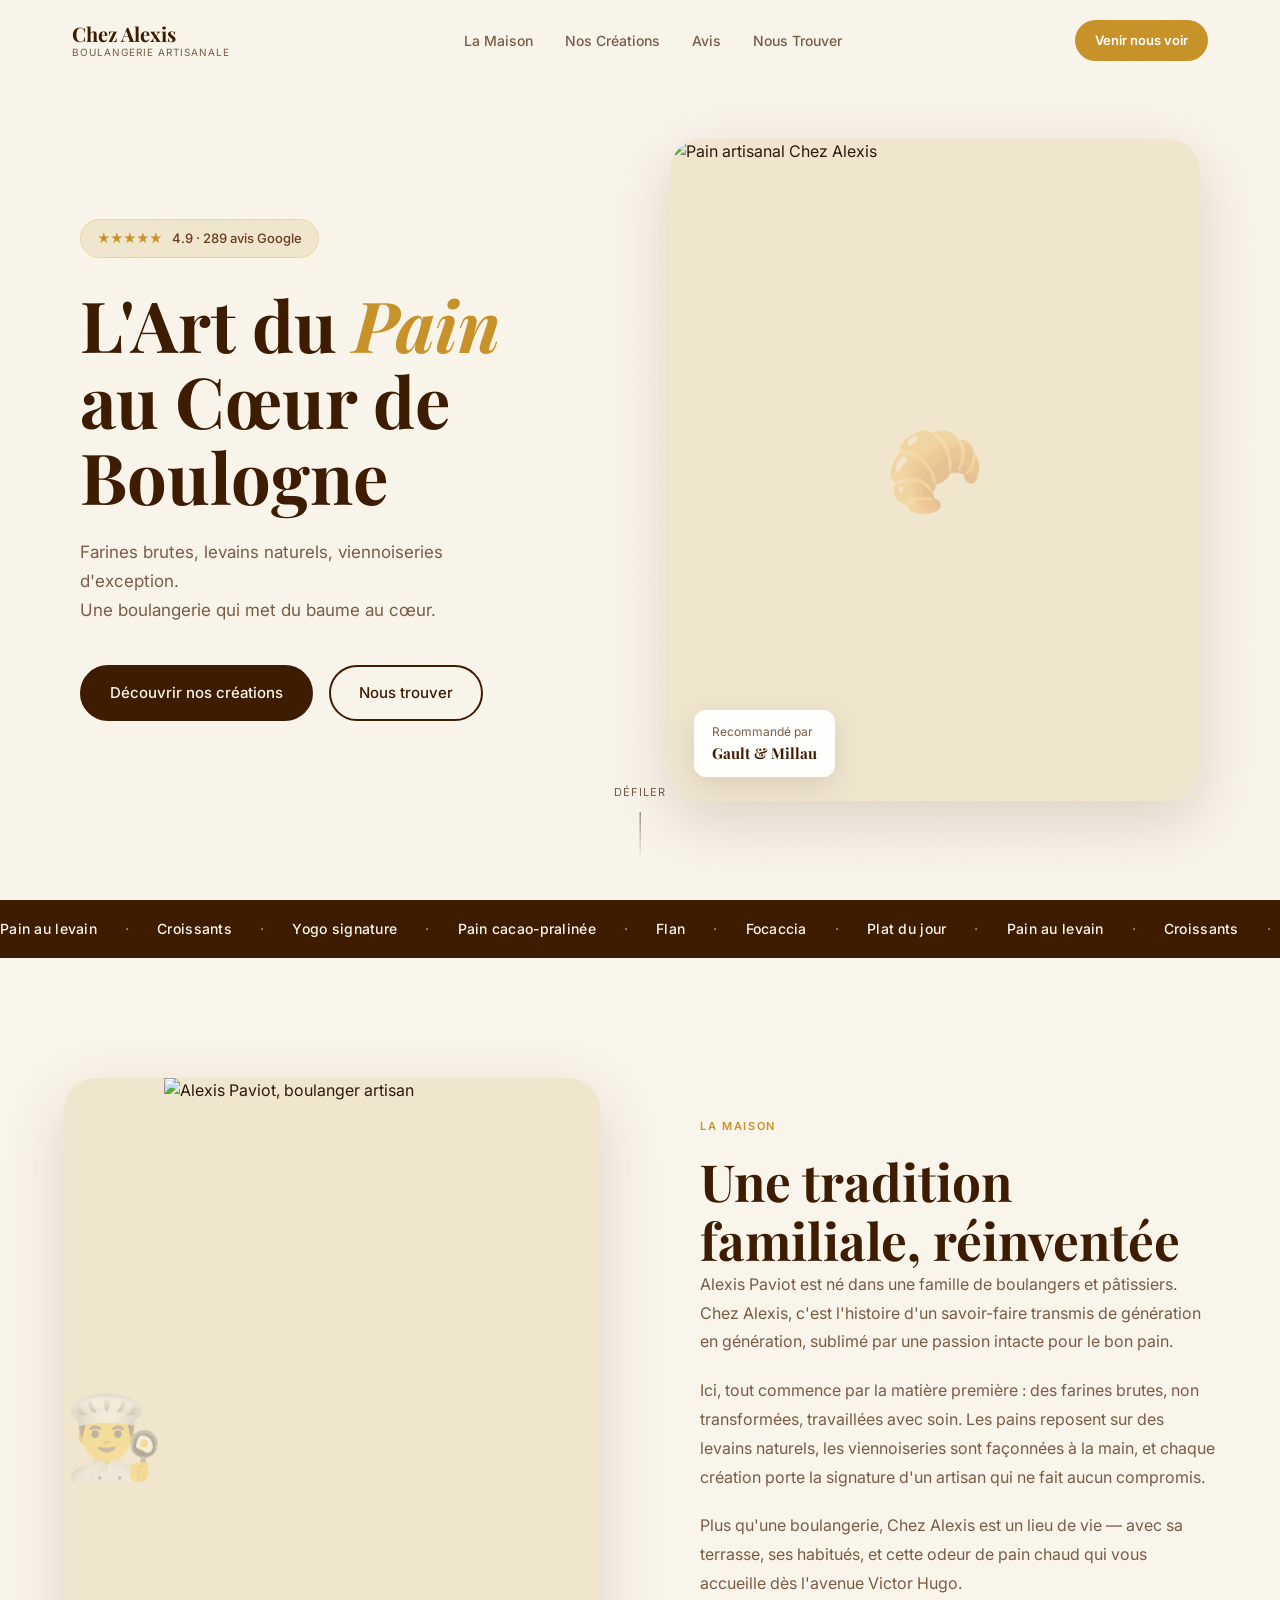
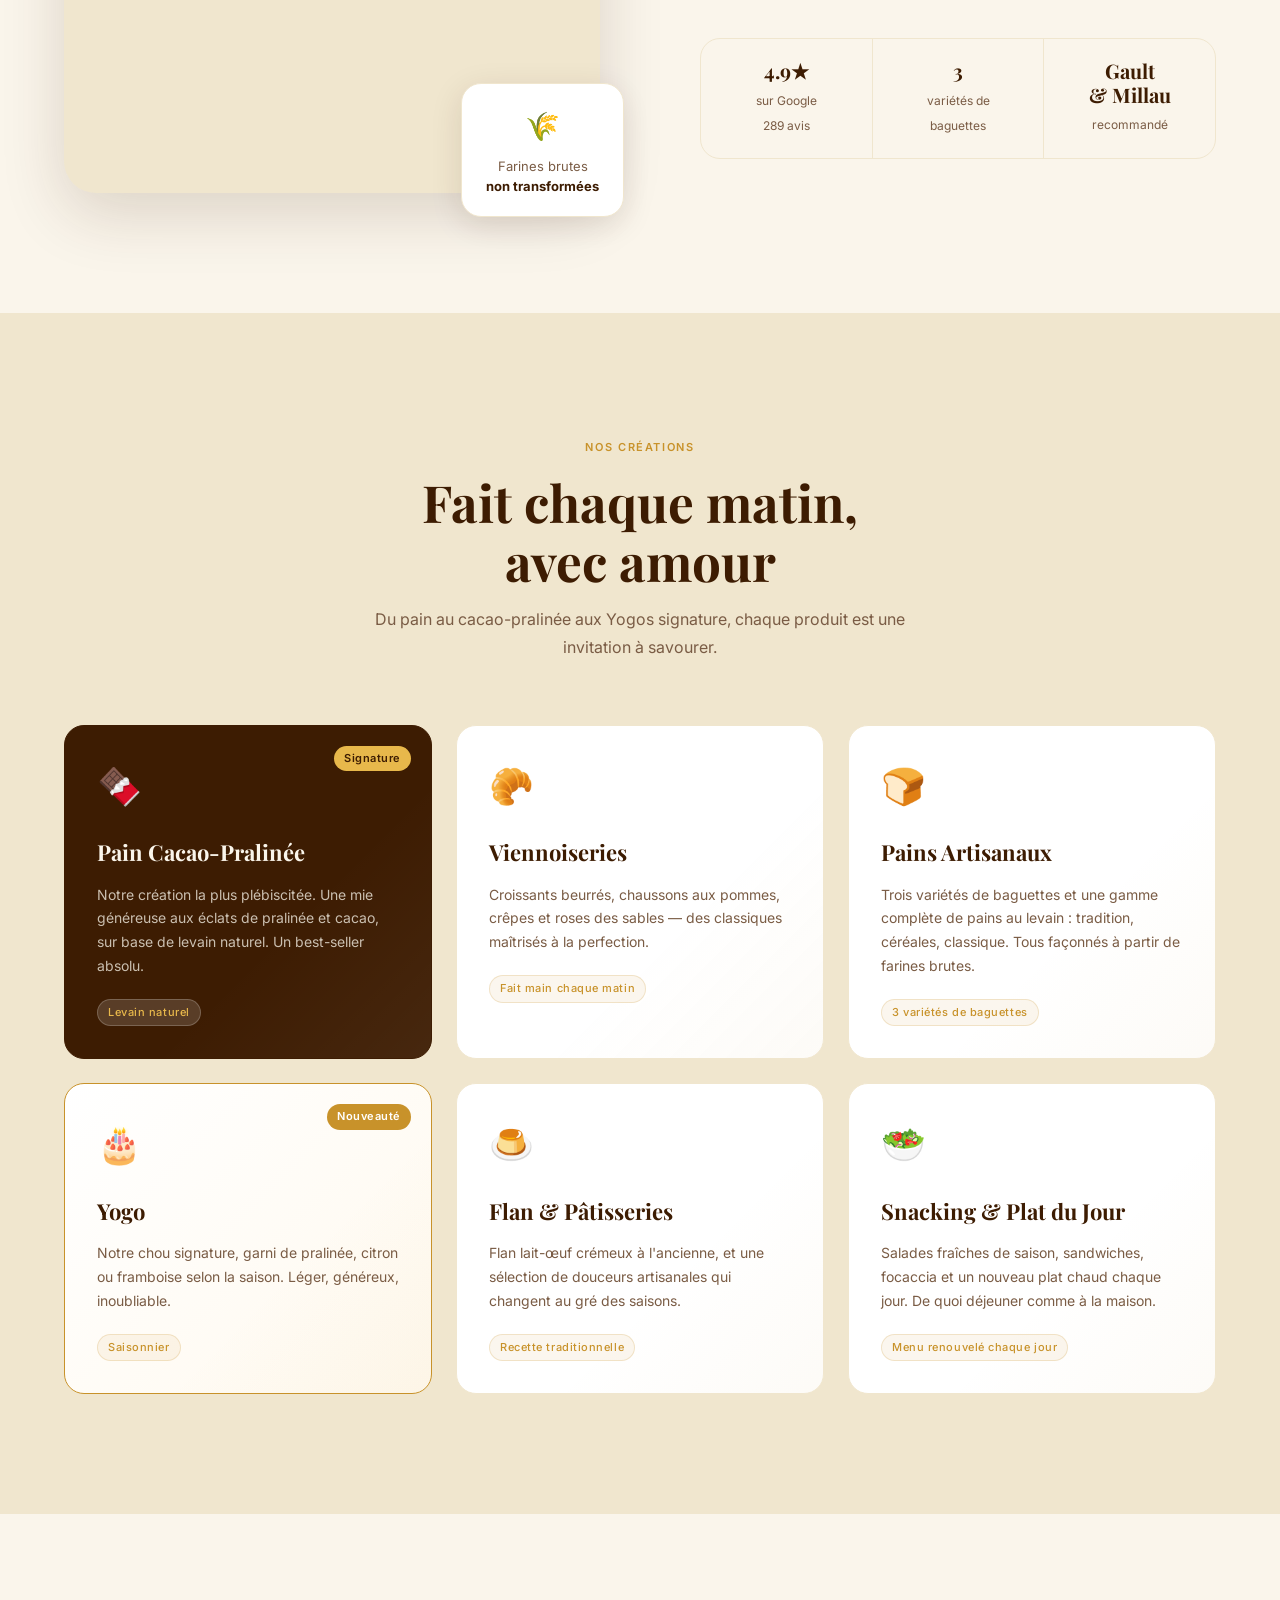
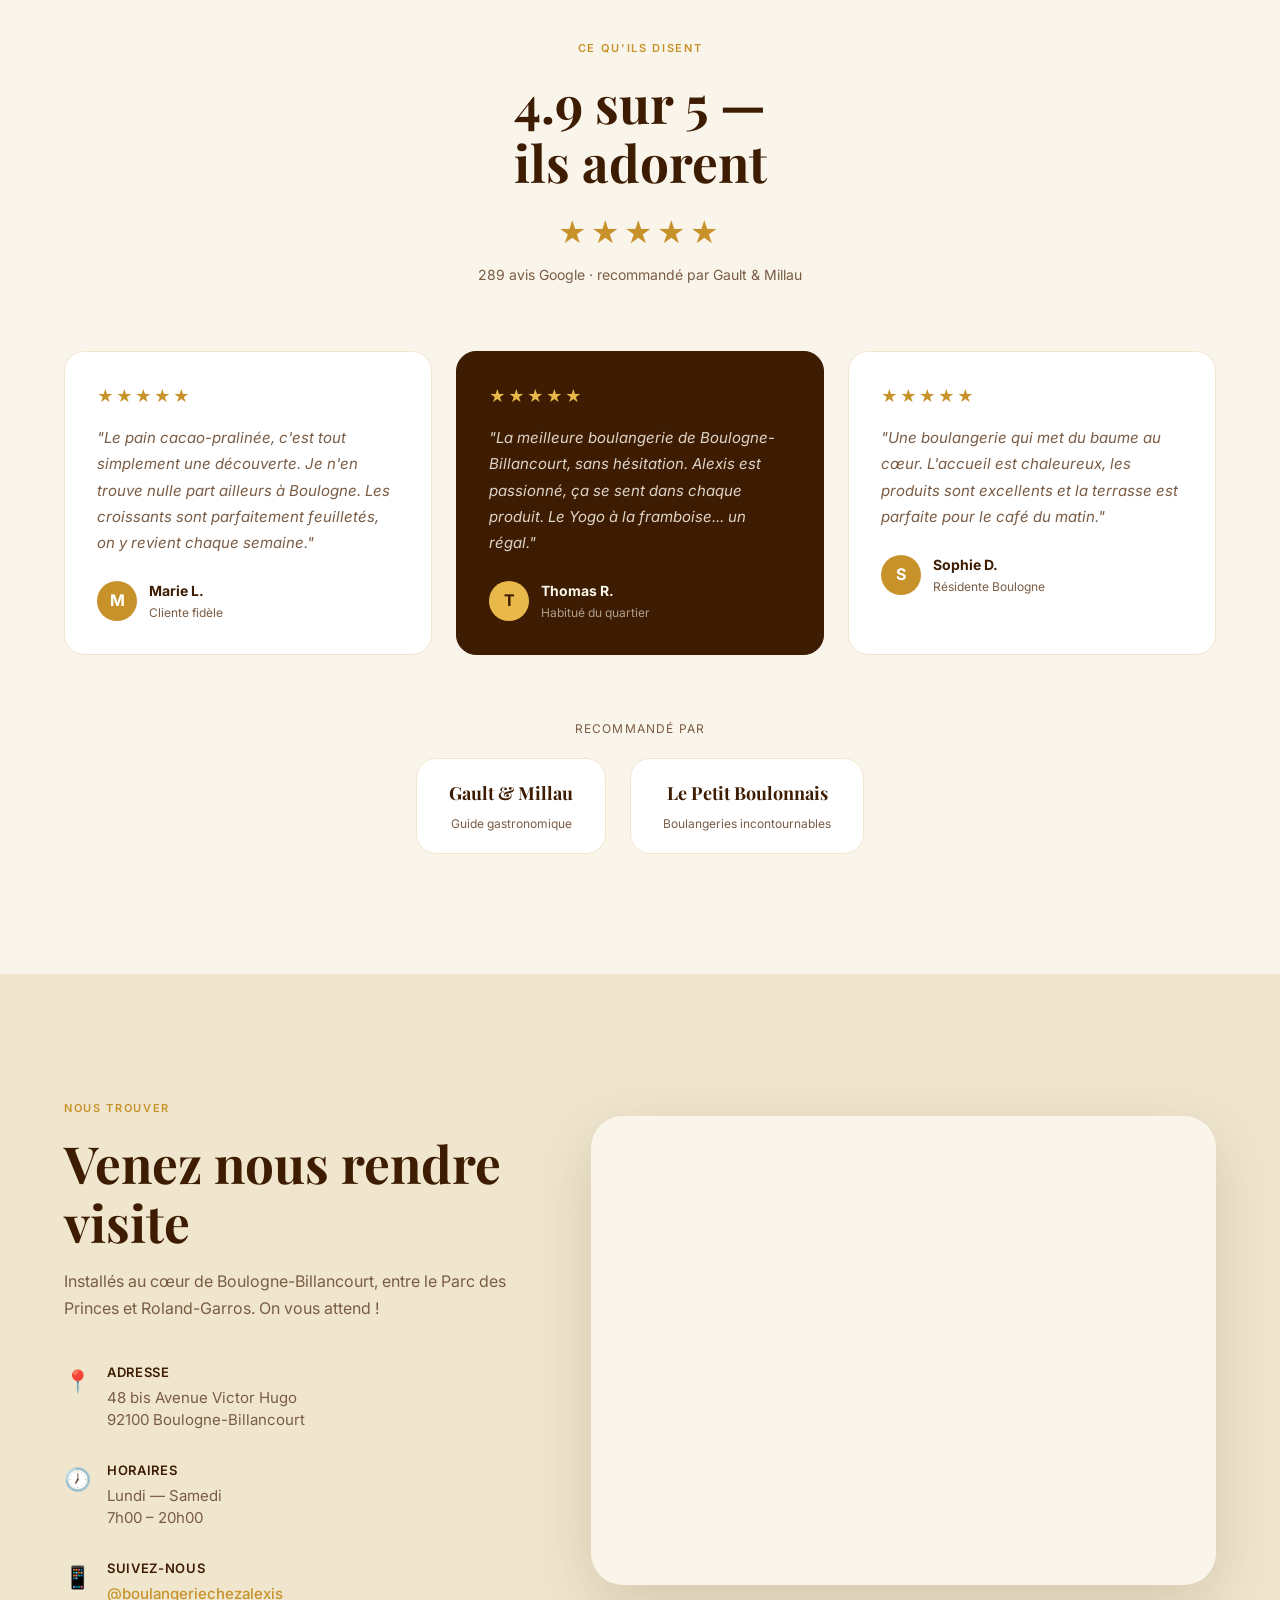
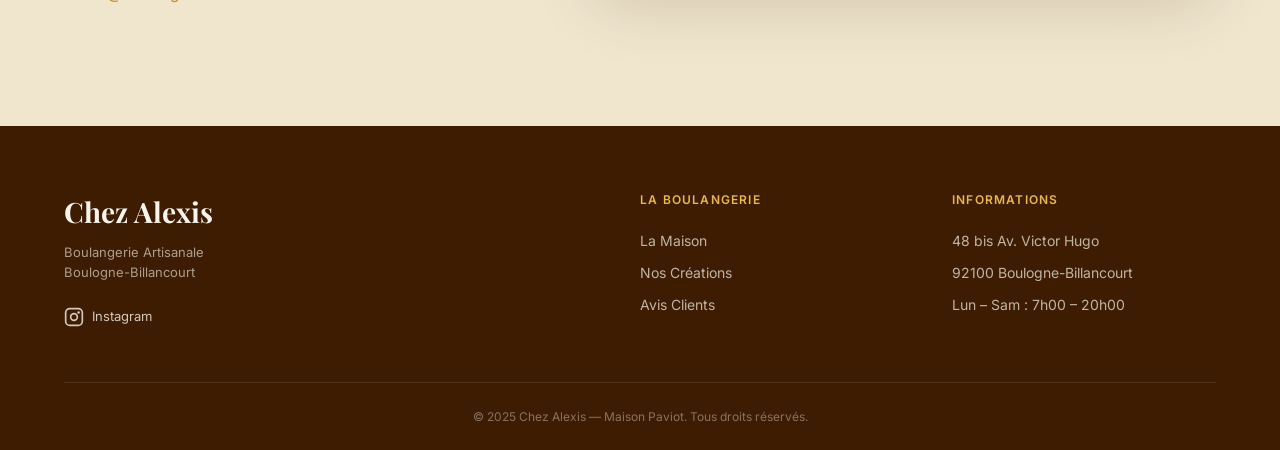
==== index.html @ 4ebf50cf "Add Chez Alexis bakery website Professional single-page website for Boulangerie Chez Alexis (Boulogn" ====
<!DOCTYPE html>
<html lang="fr">
<head>
  <meta charset="UTF-8" />
  <meta name="viewport" content="width=device-width, initial-scale=1.0" />
  <title>Chez Alexis — Boulangerie Artisanale · Boulogne-Billancourt</title>
  <meta name="description" content="Boulangerie artisanale Chez Alexis à Boulogne-Billancourt. Pains au levain, viennoiseries, Yogo signature. 4.9★ sur Google. 48 bis Avenue Victor Hugo.">
  <link rel="stylesheet" href="style.css" />
  <link rel="preconnect" href="https://fonts.googleapis.com">
  <link rel="preconnect" href="https://fonts.gstatic.com" crossorigin>
  <link href="https://fonts.googleapis.com/css2?family=Playfair+Display:ital,wght@0,400;0,600;0,700;1,400;1,600&family=Inter:wght@300;400;500;600&display=swap" rel="stylesheet">
</head>
<body>

  <!-- NAV -->
  <nav class="nav" id="nav">
    <div class="nav__inner">
      <a href="#hero" class="nav__logo">
        <span class="nav__logo-text">Chez Alexis</span>
        <span class="nav__logo-sub">Boulangerie Artisanale</span>
      </a>
      <ul class="nav__links">
        <li><a href="#about">La Maison</a></li>
        <li><a href="#products">Nos Créations</a></li>
        <li><a href="#reviews">Avis</a></li>
        <li><a href="#visit">Nous Trouver</a></li>
      </ul>
      <a href="#visit" class="nav__cta">Venir nous voir</a>
      <button class="nav__burger" id="burger" aria-label="Menu">
        <span></span><span></span><span></span>
      </button>
    </div>
    <div class="nav__mobile" id="mobile-menu">
      <ul>
        <li><a href="#about">La Maison</a></li>
        <li><a href="#products">Nos Créations</a></li>
        <li><a href="#reviews">Avis</a></li>
        <li><a href="#visit">Nous Trouver</a></li>
      </ul>
    </div>
  </nav>

  <!-- HERO -->
  <section class="hero" id="hero">
    <div class="hero__grain"></div>
    <div class="hero__content">
      <div class="hero__badge">
        <span class="hero__stars">★★★★★</span>
        <span>4.9 · 289 avis Google</span>
      </div>
      <h1 class="hero__title">
        L'Art du <em>Pain</em><br>au Cœur de<br>Boulogne
      </h1>
      <p class="hero__subtitle">
        Farines brutes, levains naturels, viennoiseries d'exception.<br>
        Une boulangerie qui met du baume au cœur.
      </p>
      <div class="hero__actions">
        <a href="#products" class="btn btn--primary">Découvrir nos créations</a>
        <a href="#visit" class="btn btn--ghost">Nous trouver</a>
      </div>
    </div>
    <div class="hero__visual">
      <div class="hero__img-wrap">
        <img src="assets/hero-bread.jpg" alt="Pain artisanal Chez Alexis" class="hero__img" onerror="this.parentElement.classList.add('hero__img-wrap--fallback')">
        <div class="hero__img-overlay">
          <div class="hero__tag">
            <span>Recommandé par</span>
            <strong>Gault &amp; Millau</strong>
          </div>
        </div>
      </div>
    </div>
    <div class="hero__scroll" aria-hidden="true">
      <span>Défiler</span>
      <div class="hero__scroll-line"></div>
    </div>
  </section>

  <!-- RIBBON -->
  <div class="ribbon">
    <div class="ribbon__track">
      <span>Pain au levain</span>
      <span class="ribbon__dot">·</span>
      <span>Croissants</span>
      <span class="ribbon__dot">·</span>
      <span>Yogo signature</span>
      <span class="ribbon__dot">·</span>
      <span>Pain cacao-pralinée</span>
      <span class="ribbon__dot">·</span>
      <span>Flan</span>
      <span class="ribbon__dot">·</span>
      <span>Focaccia</span>
      <span class="ribbon__dot">·</span>
      <span>Plat du jour</span>
      <span class="ribbon__dot">·</span>
      <span>Pain au levain</span>
      <span class="ribbon__dot">·</span>
      <span>Croissants</span>
      <span class="ribbon__dot">·</span>
      <span>Yogo signature</span>
      <span class="ribbon__dot">·</span>
      <span>Pain cacao-pralinée</span>
      <span class="ribbon__dot">·</span>
      <span>Flan</span>
      <span class="ribbon__dot">·</span>
      <span>Focaccia</span>
      <span class="ribbon__dot">·</span>
      <span>Plat du jour</span>
      <span class="ribbon__dot">·</span>
    </div>
  </div>

  <!-- ABOUT -->
  <section class="about" id="about">
    <div class="container">
      <div class="about__grid">
        <div class="about__image">
          <div class="about__img-box">
            <img src="assets/alexis-baker.jpg" alt="Alexis Paviot, boulanger artisan" onerror="this.parentElement.classList.add('about__img-box--fallback')">
          </div>
          <div class="about__img-card">
            <div class="about__img-card-icon">🌾</div>
            <p>Farines brutes<br><strong>non transformées</strong></p>
          </div>
        </div>
        <div class="about__content">
          <span class="section-label">La Maison</span>
          <h2 class="section-title">Une tradition<br>familiale, réinventée</h2>
          <p class="about__text">
            Alexis Paviot est né dans une famille de boulangers et pâtissiers. Chez Alexis, c'est l'histoire d'un savoir-faire transmis de génération en génération, sublimé par une passion intacte pour le bon pain.
          </p>
          <p class="about__text">
            Ici, tout commence par la matière première : des farines brutes, non transformées, travaillées avec soin. Les pains reposent sur des levains naturels, les viennoiseries sont façonnées à la main, et chaque création porte la signature d'un artisan qui ne fait aucun compromis.
          </p>
          <p class="about__text">
            Plus qu'une boulangerie, Chez Alexis est un lieu de vie — avec sa terrasse, ses habitués, et cette odeur de pain chaud qui vous accueille dès l'avenue Victor Hugo.
          </p>
          <div class="about__stats">
            <div class="about__stat">
              <strong>4.9★</strong>
              <span>sur Google<br>289 avis</span>
            </div>
            <div class="about__stat">
              <strong>3</strong>
              <span>variétés de<br>baguettes</span>
            </div>
            <div class="about__stat">
              <strong>Gault<br>&amp; Millau</strong>
              <span>recommandé</span>
            </div>
          </div>
        </div>
      </div>
    </div>
  </section>

  <!-- PRODUCTS -->
  <section class="products" id="products">
    <div class="container">
      <div class="products__header">
        <span class="section-label">Nos Créations</span>
        <h2 class="section-title">Fait chaque matin,<br>avec amour</h2>
        <p class="products__intro">Du pain au cacao-pralinée aux Yogos signature, chaque produit est une invitation à savourer.</p>
      </div>

      <div class="products__grid">

        <div class="product-card product-card--featured">
          <div class="product-card__badge">Signature</div>
          <div class="product-card__icon">🍫</div>
          <h3 class="product-card__title">Pain Cacao-Pralinée</h3>
          <p class="product-card__desc">Notre création la plus plébiscitée. Une mie généreuse aux éclats de pralinée et cacao, sur base de levain naturel. Un best-seller absolu.</p>
          <span class="product-card__tag">Levain naturel</span>
        </div>

        <div class="product-card">
          <div class="product-card__icon">🥐</div>
          <h3 class="product-card__title">Viennoiseries</h3>
          <p class="product-card__desc">Croissants beurrés, chaussons aux pommes, crêpes et roses des sables — des classiques maîtrisés à la perfection.</p>
          <span class="product-card__tag">Fait main chaque matin</span>
        </div>

        <div class="product-card">
          <div class="product-card__icon">🍞</div>
          <h3 class="product-card__title">Pains Artisanaux</h3>
          <p class="product-card__desc">Trois variétés de baguettes et une gamme complète de pains au levain : tradition, céréales, classique. Tous façonnés à partir de farines brutes.</p>
          <span class="product-card__tag">3 variétés de baguettes</span>
        </div>

        <div class="product-card product-card--highlight">
          <div class="product-card__badge">Nouveauté</div>
          <div class="product-card__icon">🎂</div>
          <h3 class="product-card__title">Yogo</h3>
          <p class="product-card__desc">Notre chou signature, garni de pralinée, citron ou framboise selon la saison. Léger, généreux, inoubliable.</p>
          <span class="product-card__tag">Saisonnier</span>
        </div>

        <div class="product-card">
          <div class="product-card__icon">🍮</div>
          <h3 class="product-card__title">Flan &amp; Pâtisseries</h3>
          <p class="product-card__desc">Flan lait-œuf crémeux à l'ancienne, et une sélection de douceurs artisanales qui changent au gré des saisons.</p>
          <span class="product-card__tag">Recette traditionnelle</span>
        </div>

        <div class="product-card">
          <div class="product-card__icon">🥗</div>
          <h3 class="product-card__title">Snacking &amp; Plat du Jour</h3>
          <p class="product-card__desc">Salades fraîches de saison, sandwiches, focaccia et un nouveau plat chaud chaque jour. De quoi déjeuner comme à la maison.</p>
          <span class="product-card__tag">Menu renouvelé chaque jour</span>
        </div>

      </div>
    </div>
  </section>

  <!-- REVIEWS -->
  <section class="reviews" id="reviews">
    <div class="container">
      <div class="reviews__header">
        <span class="section-label">Ce qu'ils disent</span>
        <h2 class="section-title">4.9 sur 5 —<br>ils adorent</h2>
        <div class="reviews__score">
          <div class="reviews__stars">★★★★★</div>
          <div class="reviews__meta">289 avis Google · recommandé par Gault &amp; Millau</div>
        </div>
      </div>

      <div class="reviews__grid">
        <div class="review-card">
          <div class="review-card__stars">★★★★★</div>
          <p class="review-card__text">"Le pain cacao-pralinée, c'est tout simplement une découverte. Je n'en trouve nulle part ailleurs à Boulogne. Les croissants sont parfaitement feuilletés, on y revient chaque semaine."</p>
          <div class="review-card__author">
            <div class="review-card__avatar">M</div>
            <div>
              <strong>Marie L.</strong>
              <span>Cliente fidèle</span>
            </div>
          </div>
        </div>

        <div class="review-card review-card--featured">
          <div class="review-card__stars">★★★★★</div>
          <p class="review-card__text">"La meilleure boulangerie de Boulogne-Billancourt, sans hésitation. Alexis est passionné, ça se sent dans chaque produit. Le Yogo à la framboise... un régal."</p>
          <div class="review-card__author">
            <div class="review-card__avatar">T</div>
            <div>
              <strong>Thomas R.</strong>
              <span>Habitué du quartier</span>
            </div>
          </div>
        </div>

        <div class="review-card">
          <div class="review-card__stars">★★★★★</div>
          <p class="review-card__text">"Une boulangerie qui met du baume au cœur. L'accueil est chaleureux, les produits sont excellents et la terrasse est parfaite pour le café du matin."</p>
          <div class="review-card__author">
            <div class="review-card__avatar">S</div>
            <div>
              <strong>Sophie D.</strong>
              <span>Résidente Boulogne</span>
            </div>
          </div>
        </div>
      </div>

      <div class="reviews__press">
        <div class="reviews__press-label">Recommandé par</div>
        <div class="reviews__press-logos">
          <div class="press-badge">
            <span class="press-badge__name">Gault &amp; Millau</span>
            <span class="press-badge__desc">Guide gastronomique</span>
          </div>
          <div class="press-badge">
            <span class="press-badge__name">Le Petit Boulonnais</span>
            <span class="press-badge__desc">Boulangeries incontournables</span>
          </div>
        </div>
      </div>
    </div>
  </section>

  <!-- VISIT -->
  <section class="visit" id="visit">
    <div class="container">
      <div class="visit__grid">
        <div class="visit__info">
          <span class="section-label">Nous Trouver</span>
          <h2 class="section-title">Venez nous rendre visite</h2>
          <p class="visit__desc">Installés au cœur de Boulogne-Billancourt, entre le Parc des Princes et Roland-Garros. On vous attend !</p>

          <div class="visit__details">
            <div class="visit__detail">
              <div class="visit__detail-icon">📍</div>
              <div>
                <strong>Adresse</strong>
                <span>48 bis Avenue Victor Hugo<br>92100 Boulogne-Billancourt</span>
              </div>
            </div>
            <div class="visit__detail">
              <div class="visit__detail-icon">🕖</div>
              <div>
                <strong>Horaires</strong>
                <span>Lundi — Samedi<br>7h00 – 20h00</span>
              </div>
            </div>
            <div class="visit__detail">
              <div class="visit__detail-icon">📱</div>
              <div>
                <strong>Suivez-nous</strong>
                <a href="https://www.instagram.com/boulangeriechezalexis/" target="_blank" rel="noopener" class="visit__instagram">@boulangeriechezalexis</a>
              </div>
            </div>
          </div>
        </div>

        <div class="visit__map">
          <iframe
            title="Chez Alexis — 48 bis Avenue Victor Hugo, Boulogne-Billancourt"
            src="https://www.google.com/maps/embed/v1/place?key=AIzaSyD-9tSrke72PouQMnMX-a7eZSW0jkFMBWY&q=48+bis+Avenue+Victor+Hugo,+92100+Boulogne-Billancourt,+France"
            allowfullscreen
            loading="lazy"
            referrerpolicy="no-referrer-when-downgrade">
          </iframe>
          <div class="visit__map-fallback">
            <div class="visit__map-pin">📍</div>
            <strong>48 bis Avenue Victor Hugo</strong>
            <span>92100 Boulogne-Billancourt</span>
            <a href="https://maps.google.com/?q=48+bis+Avenue+Victor+Hugo,+92100+Boulogne-Billancourt" target="_blank" rel="noopener" class="btn btn--primary btn--sm">Ouvrir dans Google Maps</a>
          </div>
        </div>
      </div>
    </div>
  </section>

  <!-- FOOTER -->
  <footer class="footer">
    <div class="container">
      <div class="footer__grid">
        <div class="footer__brand">
          <div class="footer__logo">Chez Alexis</div>
          <p class="footer__tagline">Boulangerie Artisanale<br>Boulogne-Billancourt</p>
          <div class="footer__social">
            <a href="https://www.instagram.com/boulangeriechezalexis/" target="_blank" rel="noopener" aria-label="Instagram Chez Alexis">
              <svg width="20" height="20" viewBox="0 0 24 24" fill="none" stroke="currentColor" stroke-width="2" stroke-linecap="round" stroke-linejoin="round">
                <rect x="2" y="2" width="20" height="20" rx="5" ry="5"/>
                <circle cx="12" cy="12" r="4"/>
                <circle cx="17.5" cy="6.5" r="1.5" fill="currentColor" stroke="none"/>
              </svg>
              Instagram
            </a>
          </div>
        </div>
        <div class="footer__col">
          <h4>La Boulangerie</h4>
          <ul>
            <li><a href="#about">La Maison</a></li>
            <li><a href="#products">Nos Créations</a></li>
            <li><a href="#reviews">Avis Clients</a></li>
          </ul>
        </div>
        <div class="footer__col">
          <h4>Informations</h4>
          <ul>
            <li>48 bis Av. Victor Hugo</li>
            <li>92100 Boulogne-Billancourt</li>
            <li>Lun – Sam : 7h00 – 20h00</li>
          </ul>
        </div>
      </div>
      <div class="footer__bottom">
        <p>&copy; 2025 Chez Alexis — Maison Paviot. Tous droits réservés.</p>
      </div>
    </div>
  </footer>

  <script src="script.js"></script>
</body>
</html>
---- style.css ----
/* ============================================
   CHEZ ALEXIS — Boulangerie Artisanale
   Design: Warm Artisan French Bakery
   ============================================ */

/* --- TOKENS --- */
:root {
  --cream:      #FAF5EB;
  --cream-dark: #F0E6CE;
  --wheat:      #E8D5A3;
  --brown:      #3D1C02;
  --brown-mid:  #6B3A1F;
  --brown-light:#9C6B44;
  --gold:       #C8922A;
  --gold-light: #E8B84B;
  --text:       #2C1A0E;
  --text-muted: #7A5C45;
  --white:      #FFFFFF;
  --black:      #0A0500;

  --font-serif: 'Playfair Display', Georgia, serif;
  --font-sans:  'Inter', system-ui, sans-serif;

  --radius:     12px;
  --radius-lg:  20px;
  --radius-xl:  32px;

  --shadow-sm:  0 2px 8px rgba(61,28,2,0.08);
  --shadow-md:  0 8px 32px rgba(61,28,2,0.12);
  --shadow-lg:  0 20px 64px rgba(61,28,2,0.16);

  --transition: 0.3s cubic-bezier(0.4, 0, 0.2, 1);
}

/* --- RESET --- */
*, *::before, *::after { box-sizing: border-box; margin: 0; padding: 0; }
html { scroll-behavior: smooth; }
body {
  font-family: var(--font-sans);
  background: var(--cream);
  color: var(--text);
  line-height: 1.6;
  overflow-x: hidden;
}
img { display: block; max-width: 100%; height: auto; }
a { color: inherit; text-decoration: none; }
ul { list-style: none; }

/* --- UTILITIES --- */
.container {
  width: 100%;
  max-width: 1200px;
  margin: 0 auto;
  padding: 0 24px;
}

.section-label {
  display: inline-block;
  font-family: var(--font-sans);
  font-size: 11px;
  font-weight: 600;
  letter-spacing: 0.15em;
  text-transform: uppercase;
  color: var(--gold);
  margin-bottom: 16px;
}

.section-title {
  font-family: var(--font-serif);
  font-size: clamp(32px, 4vw, 52px);
  font-weight: 700;
  line-height: 1.15;
  color: var(--brown);
}

.btn {
  display: inline-flex;
  align-items: center;
  gap: 8px;
  padding: 14px 28px;
  border-radius: 100px;
  font-family: var(--font-sans);
  font-size: 15px;
  font-weight: 500;
  cursor: pointer;
  transition: var(--transition);
  border: 2px solid transparent;
}
.btn--primary {
  background: var(--brown);
  color: var(--cream);
  border-color: var(--brown);
}
.btn--primary:hover {
  background: var(--brown-mid);
  border-color: var(--brown-mid);
  transform: translateY(-2px);
  box-shadow: var(--shadow-md);
}
.btn--ghost {
  background: transparent;
  color: var(--brown);
  border-color: var(--brown);
}
.btn--ghost:hover {
  background: var(--brown);
  color: var(--cream);
  transform: translateY(-2px);
}
.btn--sm { padding: 10px 20px; font-size: 13px; }

/* ============================================
   NAV
   ============================================ */
.nav {
  position: fixed;
  top: 0; left: 0; right: 0;
  z-index: 100;
  transition: var(--transition);
  padding: 0;
}
.nav.nav--scrolled {
  background: rgba(250, 245, 235, 0.96);
  backdrop-filter: blur(12px);
  -webkit-backdrop-filter: blur(12px);
  box-shadow: var(--shadow-sm);
}
.nav__inner {
  display: flex;
  align-items: center;
  justify-content: space-between;
  gap: 24px;
  padding: 20px 32px;
  max-width: 1200px;
  margin: 0 auto;
}
.nav__logo {
  display: flex;
  flex-direction: column;
  line-height: 1.2;
}
.nav__logo-text {
  font-family: var(--font-serif);
  font-size: 20px;
  font-weight: 700;
  color: var(--brown);
}
.nav__logo-sub {
  font-size: 10px;
  font-weight: 400;
  letter-spacing: 0.1em;
  color: var(--text-muted);
  text-transform: uppercase;
}
.nav__links {
  display: flex;
  gap: 32px;
  align-items: center;
}
.nav__links a {
  font-size: 14px;
  font-weight: 500;
  color: var(--text-muted);
  transition: var(--transition);
  position: relative;
}
.nav__links a::after {
  content: '';
  position: absolute;
  bottom: -2px; left: 0;
  width: 0; height: 1.5px;
  background: var(--gold);
  transition: var(--transition);
}
.nav__links a:hover { color: var(--brown); }
.nav__links a:hover::after { width: 100%; }
.nav__cta {
  font-size: 13px;
  font-weight: 600;
  padding: 10px 20px;
  background: var(--gold);
  color: var(--white);
  border-radius: 100px;
  transition: var(--transition);
}
.nav__cta:hover {
  background: var(--brown);
  transform: translateY(-1px);
  box-shadow: var(--shadow-sm);
}
.nav__burger {
  display: none;
  flex-direction: column;
  gap: 5px;
  background: none;
  border: none;
  cursor: pointer;
  padding: 4px;
}
.nav__burger span {
  display: block;
  width: 24px; height: 2px;
  background: var(--brown);
  border-radius: 2px;
  transition: var(--transition);
}
.nav__mobile {
  display: none;
  background: var(--cream);
  border-top: 1px solid var(--cream-dark);
  padding: 20px 32px;
}
.nav__mobile ul { display: flex; flex-direction: column; gap: 16px; }
.nav__mobile a {
  font-size: 16px;
  font-weight: 500;
  color: var(--brown);
  padding: 8px 0;
  border-bottom: 1px solid var(--cream-dark);
  display: block;
}
.nav__mobile.is-open { display: block; }

/* ============================================
   HERO
   ============================================ */
.hero {
  position: relative;
  min-height: 100vh;
  display: grid;
  grid-template-columns: 1fr 1fr;
  align-items: center;
  gap: 60px;
  padding: 120px 80px 80px;
  max-width: 1400px;
  margin: 0 auto;
  overflow: hidden;
}
.hero__grain {
  position: fixed;
  inset: 0;
  pointer-events: none;
  z-index: 0;
  opacity: 0.025;
  background-image: url("data:image/svg+xml,%3Csvg viewBox='0 0 256 256' xmlns='http://www.w3.org/2000/svg'%3E%3Cfilter id='n'%3E%3CfeTurbulence type='fractalNoise' baseFrequency='0.9' numOctaves='4' stitchTiles='stitch'/%3E%3C/filter%3E%3Crect width='100%25' height='100%25' filter='url(%23n)' opacity='1'/%3E%3C/svg%3E");
  background-size: 200px;
}
.hero__content { position: relative; z-index: 1; }
.hero__badge {
  display: inline-flex;
  align-items: center;
  gap: 10px;
  background: var(--cream-dark);
  border: 1px solid var(--wheat);
  border-radius: 100px;
  padding: 8px 16px;
  font-size: 13px;
  font-weight: 500;
  color: var(--brown-mid);
  margin-bottom: 28px;
}
.hero__stars { color: var(--gold); letter-spacing: -1px; }
.hero__title {
  font-family: var(--font-serif);
  font-size: clamp(44px, 5.5vw, 80px);
  font-weight: 700;
  line-height: 1.08;
  color: var(--brown);
  margin-bottom: 24px;
}
.hero__title em {
  font-style: italic;
  color: var(--gold);
}
.hero__subtitle {
  font-size: 17px;
  line-height: 1.7;
  color: var(--text-muted);
  max-width: 420px;
  margin-bottom: 40px;
}
.hero__actions {
  display: flex;
  gap: 16px;
  flex-wrap: wrap;
}
.hero__visual { position: relative; z-index: 1; }
.hero__img-wrap {
  position: relative;
  border-radius: var(--radius-xl);
  overflow: hidden;
  aspect-ratio: 4/5;
  background: var(--cream-dark);
  box-shadow: var(--shadow-lg);
}
.hero__img-wrap--fallback::before {
  content: '🥐';
  position: absolute;
  inset: 0;
  display: flex;
  align-items: center;
  justify-content: center;
  font-size: 80px;
  opacity: 0.3;
}
.hero__img {
  width: 100%; height: 100%;
  object-fit: cover;
  transition: transform 0.6s ease;
}
.hero__img-wrap:hover .hero__img { transform: scale(1.03); }
.hero__img-overlay {
  position: absolute;
  bottom: 24px; left: 24px; right: 24px;
}
.hero__tag {
  display: inline-flex;
  flex-direction: column;
  background: rgba(255,255,255,0.95);
  backdrop-filter: blur(8px);
  border-radius: var(--radius);
  padding: 12px 18px;
  font-size: 12px;
  color: var(--text-muted);
  box-shadow: var(--shadow-md);
}
.hero__tag strong {
  font-family: var(--font-serif);
  font-size: 15px;
  color: var(--brown);
}
.hero__scroll {
  position: absolute;
  bottom: 40px; left: 50%;
  transform: translateX(-50%);
  display: flex;
  flex-direction: column;
  align-items: center;
  gap: 10px;
  font-size: 11px;
  letter-spacing: 0.1em;
  text-transform: uppercase;
  color: var(--text-muted);
}
.hero__scroll-line {
  width: 1px; height: 48px;
  background: linear-gradient(to bottom, var(--text-muted), transparent);
  animation: scrollPulse 2s ease-in-out infinite;
}
@keyframes scrollPulse {
  0%, 100% { opacity: 0.4; transform: scaleY(1); }
  50% { opacity: 1; transform: scaleY(1.2); }
}

/* ============================================
   RIBBON
   ============================================ */
.ribbon {
  background: var(--brown);
  color: var(--cream);
  padding: 18px 0;
  overflow: hidden;
}
.ribbon__track {
  display: flex;
  gap: 28px;
  align-items: center;
  white-space: nowrap;
  animation: ribbon 30s linear infinite;
  font-size: 14px;
  font-weight: 500;
  letter-spacing: 0.02em;
}
.ribbon__dot { color: var(--gold); }
@keyframes ribbon {
  0% { transform: translateX(0); }
  100% { transform: translateX(-50%); }
}

/* ============================================
   ABOUT
   ============================================ */
.about {
  padding: 120px 0;
  background: var(--cream);
}
.about__grid {
  display: grid;
  grid-template-columns: 1fr 1fr;
  gap: 80px;
  align-items: center;
}
.about__image { position: relative; }
.about__img-box {
  border-radius: var(--radius-xl);
  overflow: hidden;
  aspect-ratio: 3/4;
  background: var(--cream-dark);
  box-shadow: var(--shadow-lg);
}
.about__img-box--fallback {
  display: flex;
  align-items: center;
  justify-content: center;
}
.about__img-box--fallback::before {
  content: '👨‍🍳';
  font-size: 80px;
  opacity: 0.3;
}
.about__img-box img {
  width: 100%; height: 100%;
  object-fit: cover;
}
.about__img-card {
  position: absolute;
  bottom: -24px; right: -24px;
  background: var(--white);
  border-radius: var(--radius-lg);
  padding: 20px 24px;
  box-shadow: var(--shadow-md);
  text-align: center;
  border: 1px solid var(--cream-dark);
}
.about__img-card-icon { font-size: 28px; margin-bottom: 8px; }
.about__img-card p { font-size: 13px; color: var(--text-muted); line-height: 1.5; }
.about__img-card strong { color: var(--brown); }
.about__content { padding-left: 20px; }
.about__text {
  font-size: 16px;
  line-height: 1.8;
  color: var(--text-muted);
  margin-bottom: 20px;
}
.about__text:last-of-type { margin-bottom: 40px; }
.about__stats {
  display: flex;
  gap: 0;
  border: 1px solid var(--cream-dark);
  border-radius: var(--radius-lg);
  overflow: hidden;
}
.about__stat {
  flex: 1;
  padding: 20px 16px;
  text-align: center;
  border-right: 1px solid var(--cream-dark);
}
.about__stat:last-child { border-right: none; }
.about__stat strong {
  display: block;
  font-family: var(--font-serif);
  font-size: 20px;
  color: var(--brown);
  margin-bottom: 4px;
  line-height: 1.2;
}
.about__stat span {
  font-size: 12px;
  color: var(--text-muted);
  line-height: 1.4;
}

/* ============================================
   PRODUCTS
   ============================================ */
.products {
  padding: 120px 0;
  background: var(--cream-dark);
}
.products__header {
  text-align: center;
  max-width: 560px;
  margin: 0 auto 64px;
}
.products__intro {
  margin-top: 16px;
  font-size: 16px;
  color: var(--text-muted);
  line-height: 1.7;
}
.products__grid {
  display: grid;
  grid-template-columns: repeat(3, 1fr);
  gap: 24px;
}

.product-card {
  background: var(--white);
  border-radius: var(--radius-lg);
  padding: 32px;
  border: 1px solid var(--cream-dark);
  transition: var(--transition);
  position: relative;
  overflow: hidden;
}
.product-card::before {
  content: '';
  position: absolute;
  inset: 0;
  background: linear-gradient(135deg, transparent 60%, rgba(200, 146, 42, 0.04));
  pointer-events: none;
}
.product-card:hover {
  transform: translateY(-4px);
  box-shadow: var(--shadow-md);
  border-color: var(--wheat);
}
.product-card--featured {
  background: var(--brown);
  border-color: var(--brown);
  color: var(--cream);
}
.product-card--featured::before {
  background: linear-gradient(135deg, transparent 60%, rgba(255,255,255,0.05));
}
.product-card--featured .product-card__title { color: var(--cream); }
.product-card--featured .product-card__desc { color: rgba(250,245,235,0.75); }
.product-card--featured .product-card__tag {
  background: rgba(255,255,255,0.15);
  color: var(--gold-light);
  border-color: rgba(255,255,255,0.2);
}
.product-card--highlight {
  border-color: var(--gold);
  background: linear-gradient(135deg, var(--white), #FFF9EE);
}
.product-card__badge {
  position: absolute;
  top: 20px; right: 20px;
  background: var(--gold);
  color: var(--white);
  font-size: 11px;
  font-weight: 600;
  letter-spacing: 0.05em;
  padding: 4px 10px;
  border-radius: 100px;
}
.product-card--featured .product-card__badge {
  background: var(--gold-light);
  color: var(--brown);
}
.product-card__icon {
  font-size: 36px;
  margin-bottom: 20px;
  display: block;
}
.product-card__title {
  font-family: var(--font-serif);
  font-size: 22px;
  font-weight: 700;
  color: var(--brown);
  margin-bottom: 12px;
}
.product-card__desc {
  font-size: 14px;
  line-height: 1.7;
  color: var(--text-muted);
  margin-bottom: 20px;
}
.product-card__tag {
  display: inline-block;
  font-size: 11px;
  font-weight: 500;
  letter-spacing: 0.05em;
  color: var(--gold);
  background: rgba(200, 146, 42, 0.08);
  border: 1px solid rgba(200, 146, 42, 0.2);
  padding: 4px 10px;
  border-radius: 100px;
}

/* ============================================
   REVIEWS
   ============================================ */
.reviews {
  padding: 120px 0;
  background: var(--cream);
}
.reviews__header {
  text-align: center;
  margin-bottom: 64px;
}
.reviews__score {
  margin-top: 20px;
  display: flex;
  flex-direction: column;
  align-items: center;
  gap: 8px;
}
.reviews__stars {
  font-size: 28px;
  letter-spacing: 4px;
  color: var(--gold);
}
.reviews__meta {
  font-size: 14px;
  color: var(--text-muted);
}
.reviews__grid {
  display: grid;
  grid-template-columns: repeat(3, 1fr);
  gap: 24px;
  margin-bottom: 64px;
}
.review-card {
  background: var(--white);
  border-radius: var(--radius-lg);
  padding: 32px;
  border: 1px solid var(--cream-dark);
  transition: var(--transition);
}
.review-card:hover { box-shadow: var(--shadow-md); }
.review-card--featured {
  background: var(--brown);
  color: var(--cream);
  border-color: var(--brown);
}
.review-card--featured .review-card__stars { color: var(--gold-light); }
.review-card--featured .review-card__text { color: rgba(250,245,235,0.85); }
.review-card--featured .review-card__author strong { color: var(--cream); }
.review-card--featured .review-card__author span { color: rgba(250,245,235,0.6); }
.review-card__stars {
  color: var(--gold);
  font-size: 16px;
  letter-spacing: 2px;
  margin-bottom: 16px;
}
.review-card__text {
  font-size: 15px;
  line-height: 1.75;
  color: var(--text-muted);
  font-style: italic;
  margin-bottom: 24px;
}
.review-card__author {
  display: flex;
  align-items: center;
  gap: 12px;
}
.review-card__avatar {
  width: 40px; height: 40px;
  border-radius: 50%;
  background: var(--gold);
  color: var(--white);
  display: flex;
  align-items: center;
  justify-content: center;
  font-weight: 700;
  font-size: 16px;
  flex-shrink: 0;
}
.review-card--featured .review-card__avatar { background: var(--gold-light); color: var(--brown); }
.review-card__author div {
  display: flex;
  flex-direction: column;
}
.review-card__author strong { font-size: 14px; color: var(--brown); }
.review-card__author span { font-size: 12px; color: var(--text-muted); }

.reviews__press { text-align: center; }
.reviews__press-label {
  font-size: 12px;
  letter-spacing: 0.1em;
  text-transform: uppercase;
  color: var(--text-muted);
  margin-bottom: 20px;
}
.reviews__press-logos {
  display: flex;
  justify-content: center;
  gap: 24px;
  flex-wrap: wrap;
}
.press-badge {
  display: flex;
  flex-direction: column;
  align-items: center;
  background: var(--white);
  border: 1px solid var(--cream-dark);
  border-radius: var(--radius-lg);
  padding: 20px 32px;
  gap: 6px;
  transition: var(--transition);
}
.press-badge:hover { box-shadow: var(--shadow-sm); border-color: var(--wheat); }
.press-badge__name {
  font-family: var(--font-serif);
  font-size: 18px;
  font-weight: 700;
  color: var(--brown);
}
.press-badge__desc { font-size: 12px; color: var(--text-muted); }

/* ============================================
   VISIT
   ============================================ */
.visit {
  padding: 120px 0;
  background: var(--cream-dark);
}
.visit__grid {
  display: grid;
  grid-template-columns: 1fr 1.4fr;
  gap: 80px;
  align-items: center;
}
.visit__desc {
  font-size: 16px;
  color: var(--text-muted);
  line-height: 1.7;
  margin: 16px 0 40px;
}
.visit__details { display: flex; flex-direction: column; gap: 28px; }
.visit__detail {
  display: flex;
  gap: 16px;
  align-items: flex-start;
}
.visit__detail-icon { font-size: 22px; flex-shrink: 0; margin-top: 2px; }
.visit__detail > div {
  display: flex;
  flex-direction: column;
  gap: 4px;
}
.visit__detail strong {
  font-size: 13px;
  font-weight: 600;
  letter-spacing: 0.05em;
  text-transform: uppercase;
  color: var(--brown);
}
.visit__detail span {
  font-size: 15px;
  color: var(--text-muted);
  line-height: 1.5;
}
.visit__instagram {
  font-size: 15px;
  color: var(--gold);
  font-weight: 500;
  transition: var(--transition);
}
.visit__instagram:hover { color: var(--brown); }
.visit__map {
  border-radius: var(--radius-xl);
  overflow: hidden;
  aspect-ratio: 4/3;
  background: var(--cream);
  box-shadow: var(--shadow-lg);
  position: relative;
}
.visit__map iframe {
  width: 100%; height: 100%;
  border: none;
  display: block;
}
.visit__map-fallback {
  position: absolute;
  inset: 0;
  display: flex;
  flex-direction: column;
  align-items: center;
  justify-content: center;
  gap: 12px;
  background: var(--cream);
  text-align: center;
  padding: 32px;
}
.visit__map-pin { font-size: 40px; }
.visit__map-fallback strong { font-family: var(--font-serif); font-size: 18px; color: var(--brown); }
.visit__map-fallback span { font-size: 14px; color: var(--text-muted); }

/* ============================================
   FOOTER
   ============================================ */
.footer {
  background: var(--brown);
  color: var(--cream);
  padding: 64px 0 0;
}
.footer__grid {
  display: grid;
  grid-template-columns: 2fr 1fr 1fr;
  gap: 48px;
  padding-bottom: 48px;
  border-bottom: 1px solid rgba(255,255,255,0.1);
}
.footer__logo {
  font-family: var(--font-serif);
  font-size: 28px;
  font-weight: 700;
  margin-bottom: 8px;
  color: var(--cream);
}
.footer__tagline {
  font-size: 13px;
  color: rgba(250,245,235,0.6);
  line-height: 1.5;
  margin-bottom: 24px;
}
.footer__social a {
  display: inline-flex;
  align-items: center;
  gap: 8px;
  font-size: 13px;
  color: rgba(250,245,235,0.8);
  transition: var(--transition);
}
.footer__social a:hover { color: var(--gold-light); }
.footer__col h4 {
  font-size: 12px;
  font-weight: 600;
  letter-spacing: 0.1em;
  text-transform: uppercase;
  color: var(--gold-light);
  margin-bottom: 20px;
}
.footer__col ul { display: flex; flex-direction: column; gap: 10px; }
.footer__col li, .footer__col a {
  font-size: 14px;
  color: rgba(250,245,235,0.7);
  transition: var(--transition);
}
.footer__col a:hover { color: var(--cream); }
.footer__bottom {
  padding: 24px 0;
  text-align: center;
}
.footer__bottom p {
  font-size: 12px;
  color: rgba(250,245,235,0.4);
}

/* ============================================
   RESPONSIVE
   ============================================ */
@media (max-width: 1024px) {
  .hero {
    grid-template-columns: 1fr;
    padding: 120px 40px 80px;
    text-align: center;
  }
  .hero__subtitle { margin-left: auto; margin-right: auto; }
  .hero__actions { justify-content: center; }
  .hero__visual { display: none; }
  .hero__scroll { display: none; }

  .about__grid { grid-template-columns: 1fr; gap: 48px; }
  .about__image { display: none; }
  .about__content { padding-left: 0; }

  .products__grid { grid-template-columns: repeat(2, 1fr); }

  .reviews__grid { grid-template-columns: 1fr; max-width: 480px; margin-left: auto; margin-right: auto; }

  .visit__grid { grid-template-columns: 1fr; }
  .visit__map { aspect-ratio: 16/9; }

  .footer__grid { grid-template-columns: 1fr 1fr; }
  .footer__brand { grid-column: 1 / -1; }
}

@media (max-width: 768px) {
  .nav__links, .nav__cta { display: none; }
  .nav__burger { display: flex; }

  .hero { padding: 100px 24px 60px; }
  .hero__title { font-size: 40px; }

  .products__grid { grid-template-columns: 1fr; }

  .about, .products, .reviews, .visit { padding: 80px 0; }

  .visit__grid { gap: 48px; }

  .footer__grid { grid-template-columns: 1fr; }
}

@media (max-width: 480px) {
  .hero__title { font-size: 34px; }
  .hero__actions { flex-direction: column; align-items: stretch; }
  .hero__actions .btn { justify-content: center; }
  .about__stats { flex-direction: column; }
  .about__stat { border-right: none; border-bottom: 1px solid var(--cream-dark); }
  .about__stat:last-child { border-bottom: none; }
}
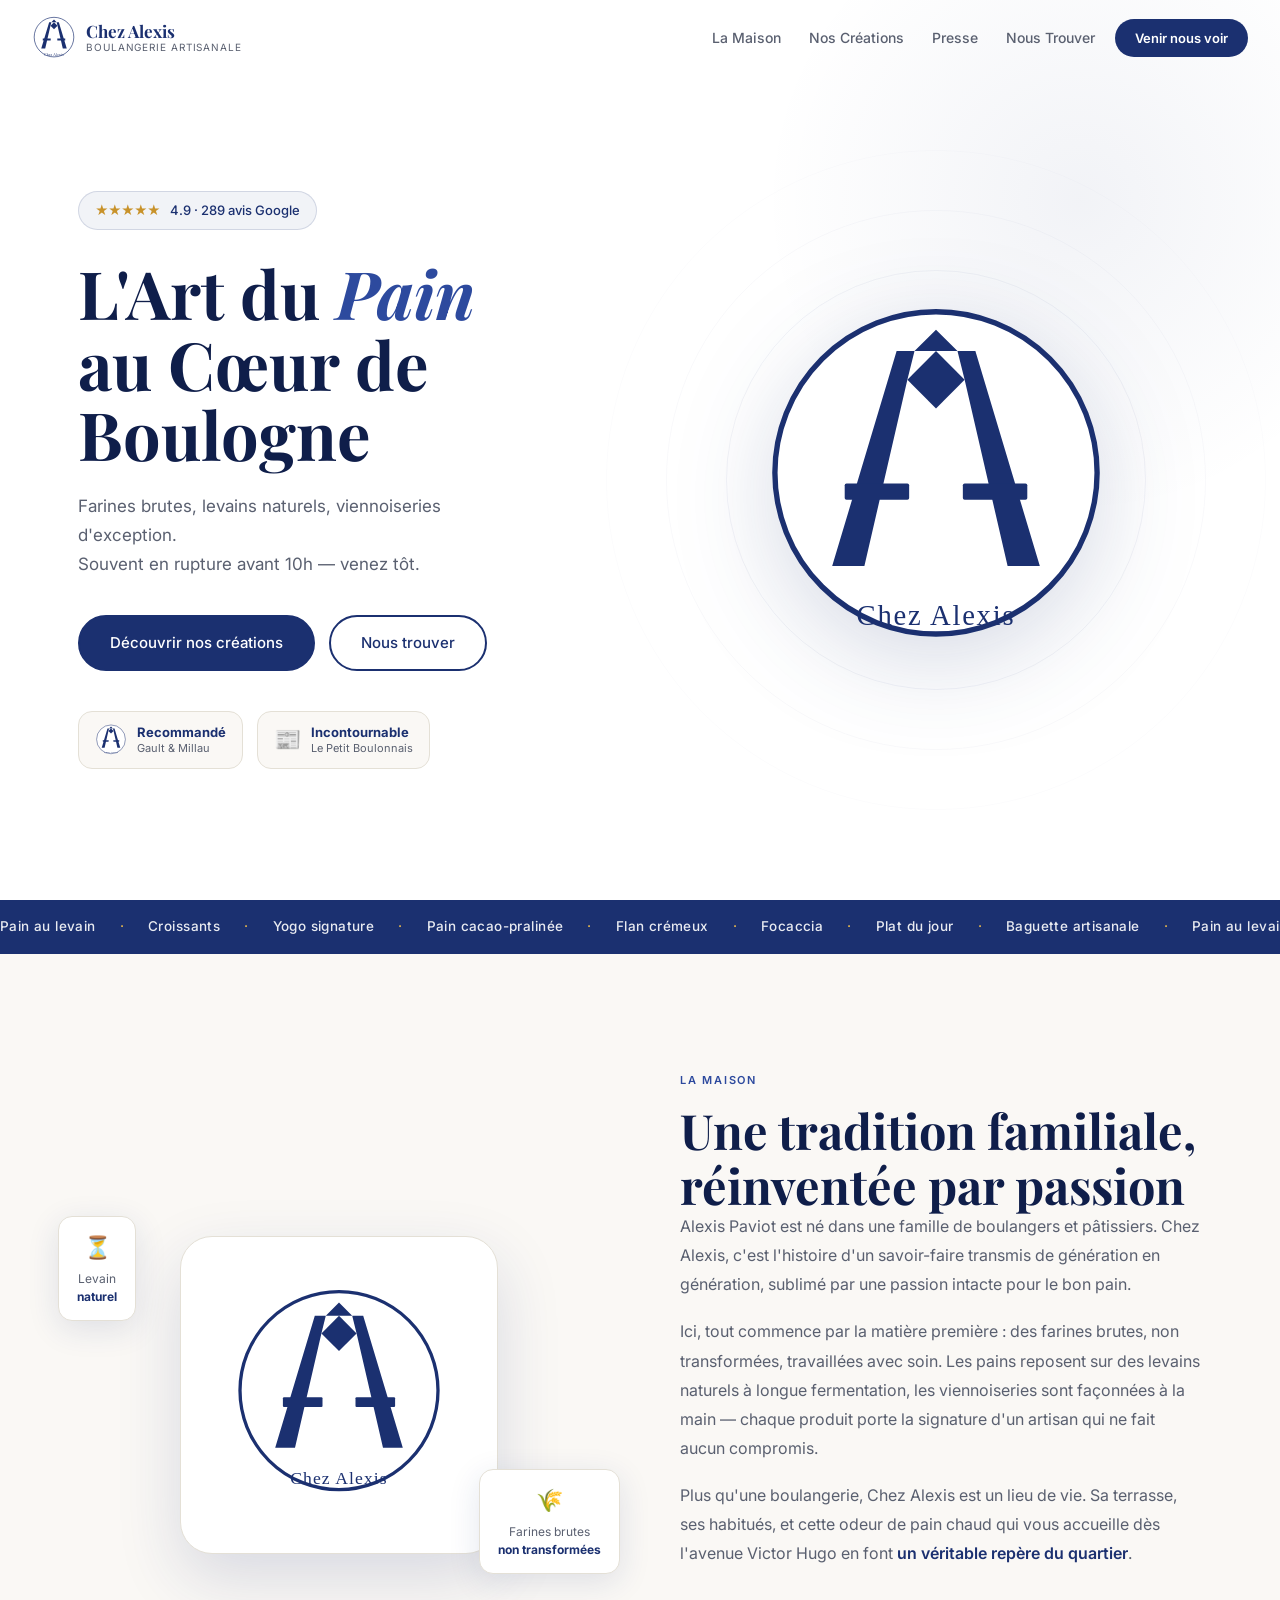
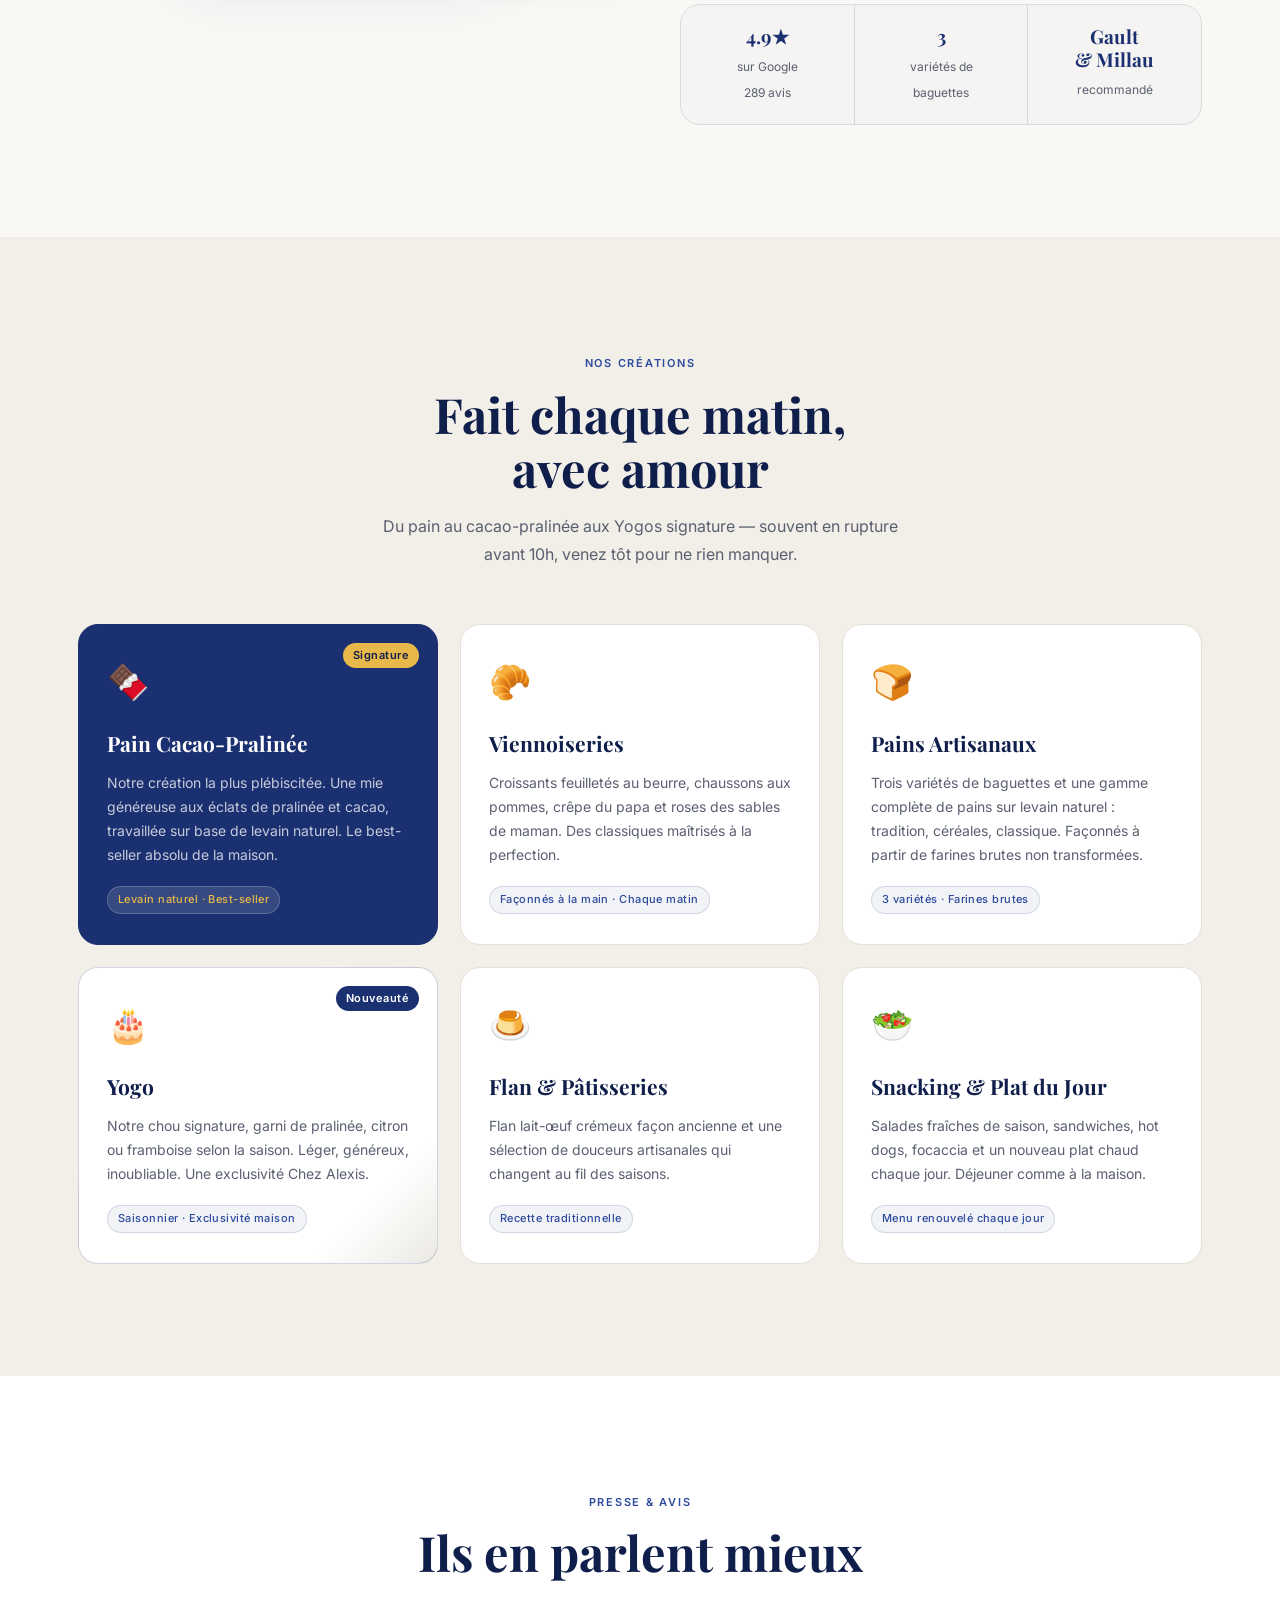
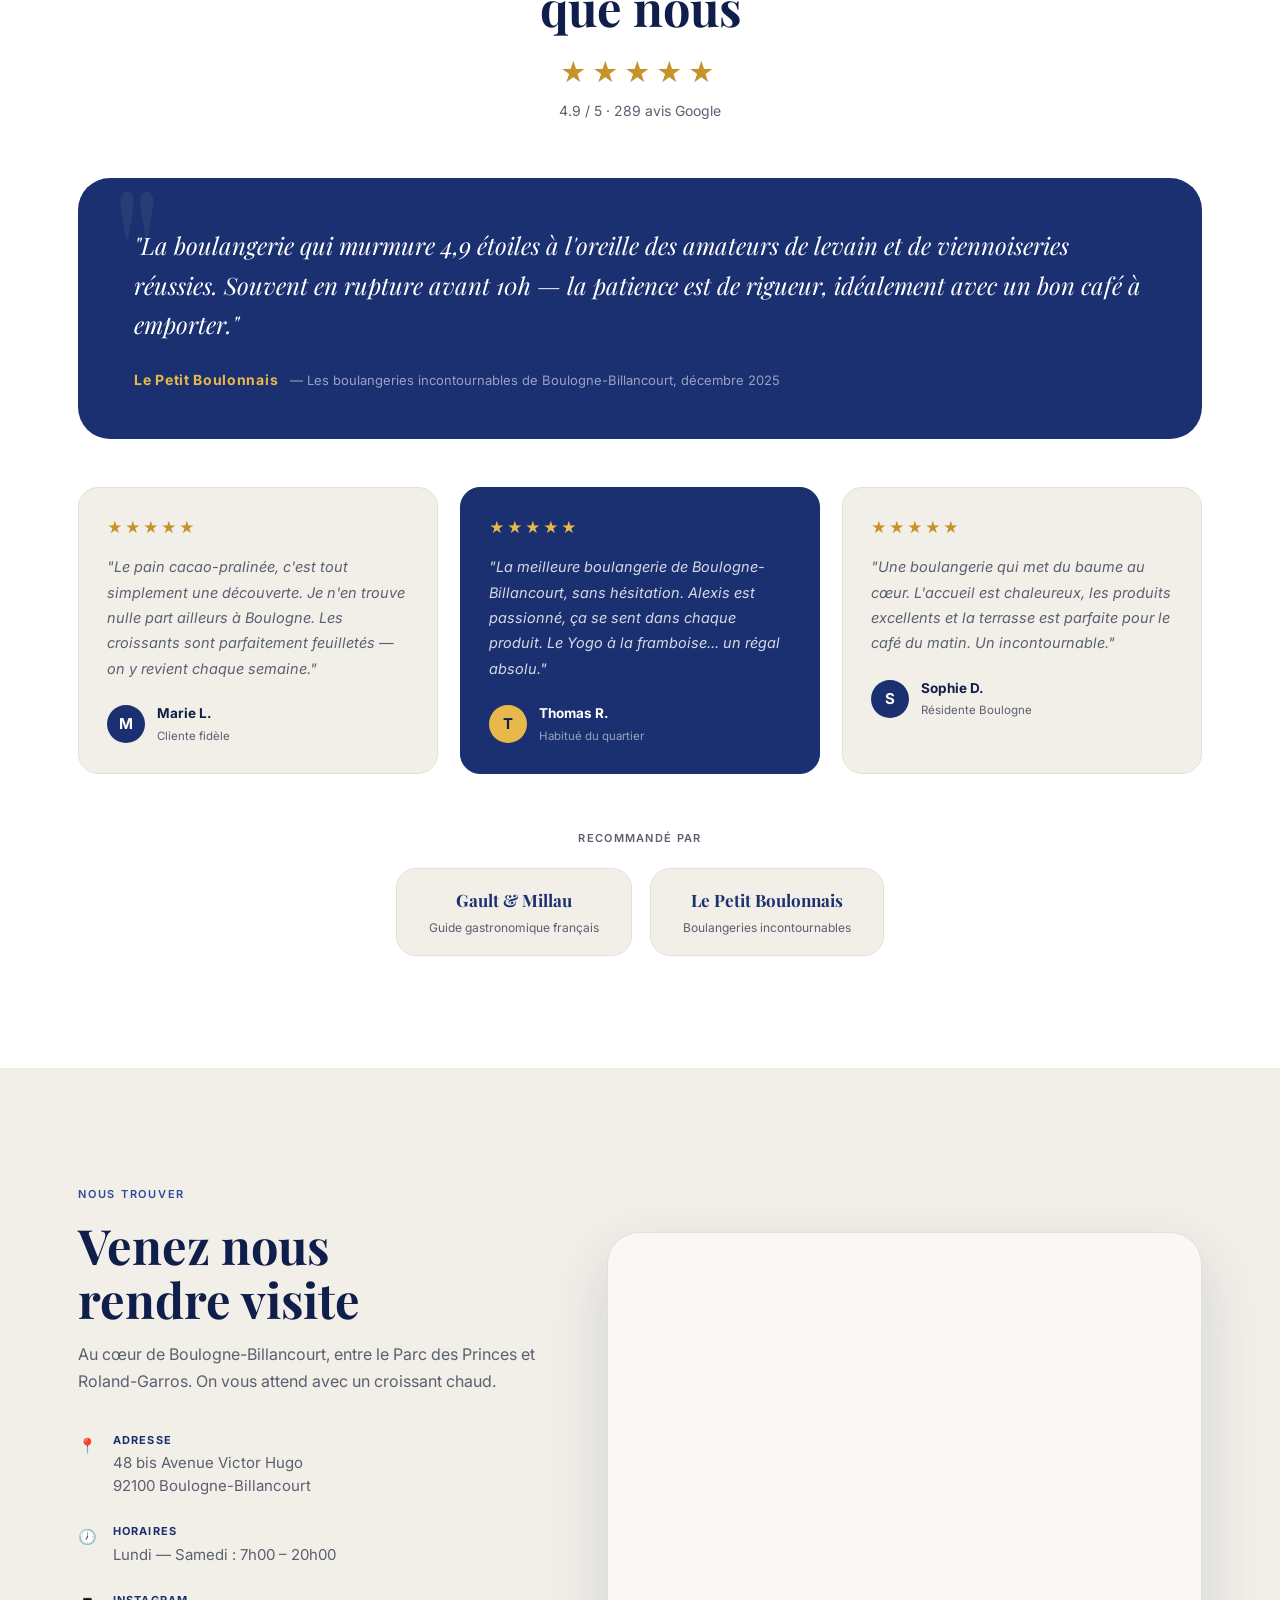
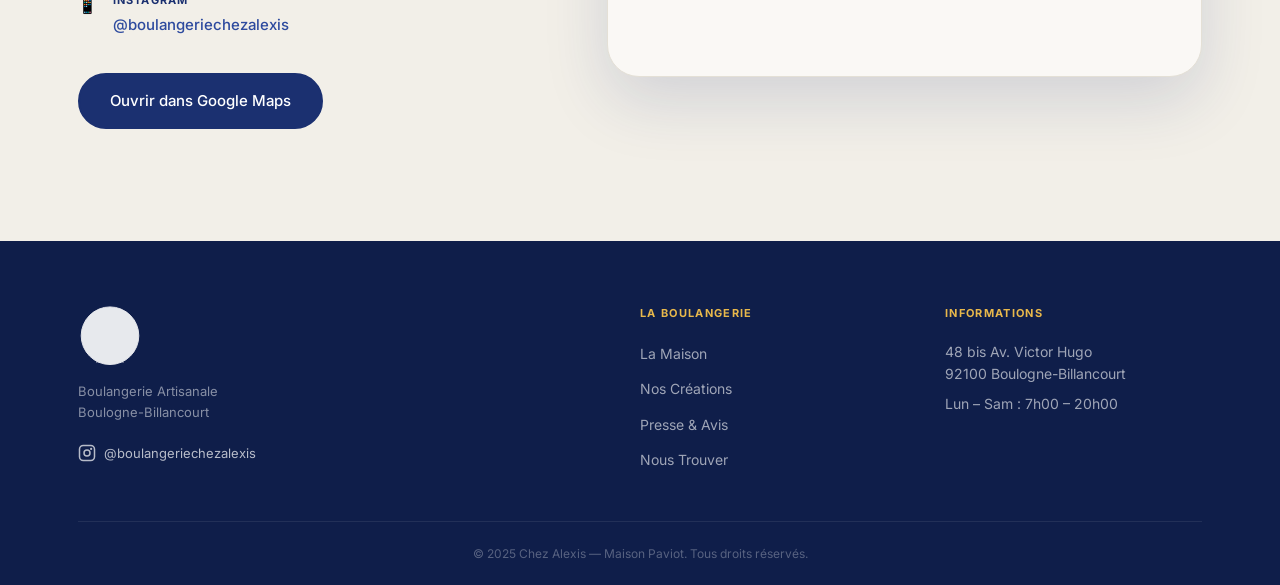
==== commit 958157df: "Redesign: navy brand identity, full SEO, Le Petit Boulonnais quote - Colors now match logo: navy #1B" ====
--- a/index.html
+++ b/index.html
@@ -3,371 +3,551 @@
 <head>
   <meta charset="UTF-8" />
   <meta name="viewport" content="width=device-width, initial-scale=1.0" />
-  <title>Chez Alexis — Boulangerie Artisanale · Boulogne-Billancourt</title>
-  <meta name="description" content="Boulangerie artisanale Chez Alexis à Boulogne-Billancourt. Pains au levain, viennoiseries, Yogo signature. 4.9★ sur Google. 48 bis Avenue Victor Hugo.">
+
+  <!-- ── Primary SEO ── -->
+  <title>Chez Alexis — Boulangerie Artisanale à Boulogne-Billancourt | Pain au Levain & Viennoiseries</title>
+  <meta name="description" content="Boulangerie artisanale Chez Alexis : pain au levain, croissants feuilletés, pain cacao-pralinée et Yogo signature. 4.9★ sur Google · 289 avis. 48 bis Avenue Victor Hugo, 92100 Boulogne-Billancourt. Lun–Sam 7h–20h." />
+  <meta name="keywords" content="boulangerie Boulogne-Billancourt, pain au levain, Chez Alexis, boulangerie artisanale, croissants, viennoiseries, Yogo, pain cacao pralinée, 92100, Alexis Paviot" />
+  <meta name="robots" content="index, follow" />
+  <meta name="author" content="Chez Alexis — Maison Paviot" />
+  <link rel="canonical" href="https://www.chezalexis-boulangerie.fr/" />
+
+  <!-- ── Open Graph ── -->
+  <meta property="og:type" content="website" />
+  <meta property="og:locale" content="fr_FR" />
+  <meta property="og:site_name" content="Chez Alexis" />
+  <meta property="og:title" content="Chez Alexis — Boulangerie Artisanale à Boulogne-Billancourt" />
+  <meta property="og:description" content="Pain au levain, croissants d'exception et Yogo signature. 4.9★ sur Google · 289 avis. 48 bis Avenue Victor Hugo, Boulogne-Billancourt." />
+  <meta property="og:url" content="https://www.chezalexis-boulangerie.fr/" />
+  <meta property="og:image" content="https://www.chezalexis-boulangerie.fr/assets/og-image.jpg" />
+  <meta property="og:image:width" content="1200" />
+  <meta property="og:image:height" content="630" />
+  <meta property="og:image:alt" content="Boulangerie Chez Alexis — Boulogne-Billancourt" />
+
+  <!-- ── Twitter Card ── -->
+  <meta name="twitter:card" content="summary_large_image" />
+  <meta name="twitter:title" content="Chez Alexis — Boulangerie Artisanale à Boulogne-Billancourt" />
+  <meta name="twitter:description" content="Pain au levain, croissants d'exception et Yogo signature. 4.9★ sur Google." />
+  <meta name="twitter:image" content="https://www.chezalexis-boulangerie.fr/assets/og-image.jpg" />
+
+  <!-- ── JSON-LD Structured Data ── -->
+  <script type="application/ld+json">
+  {
+    "@context": "https://schema.org",
+    "@type": "Bakery",
+    "name": "Chez Alexis",
+    "alternateName": "Boulangerie Chez Alexis",
+    "legalName": "Maison Paviot",
+    "description": "Boulangerie artisanale fondée par Alexis Paviot, issu d'une famille de boulangers et pâtissiers. Pains au levain naturel, viennoiseries artisanales, pain cacao-pralinée signature et Yogo. 4.9★ sur Google, recommandé par Gault & Millau.",
+    "url": "https://www.chezalexis-boulangerie.fr",
+    "logo": "https://www.chezalexis-boulangerie.fr/assets/logo.svg",
+    "image": "https://www.chezalexis-boulangerie.fr/assets/og-image.jpg",
+    "address": {
+      "@type": "PostalAddress",
+      "streetAddress": "48 bis Avenue Victor Hugo",
+      "addressLocality": "Boulogne-Billancourt",
+      "postalCode": "92100",
+      "addressCountry": "FR",
+      "addressRegion": "Île-de-France"
+    },
+    "geo": {
+      "@type": "GeoCoordinates",
+      "latitude": 48.8396,
+      "longitude": 2.2409
+    },
+    "openingHoursSpecification": [
+      {
+        "@type": "OpeningHoursSpecification",
+        "dayOfWeek": ["Monday","Tuesday","Wednesday","Thursday","Friday","Saturday"],
+        "opens": "07:00",
+        "closes": "20:00"
+      }
+    ],
+    "aggregateRating": {
+      "@type": "AggregateRating",
+      "ratingValue": "4.9",
+      "reviewCount": "289",
+      "bestRating": "5",
+      "worstRating": "1"
+    },
+    "sameAs": [
+      "https://www.instagram.com/boulangeriechezalexis/",
+      "https://fr.gaultmillau.com/en/artisans/chez-alexis"
+    ],
+    "servesCuisine": "Boulangerie française",
+    "priceRange": "€",
+    "currenciesAccepted": "EUR",
+    "paymentAccepted": "Cash, Credit Card"
+  }
+  </script>
+
+  <!-- ── Fonts ── -->
+  <link rel="preconnect" href="https://fonts.googleapis.com" />
+  <link rel="preconnect" href="https://fonts.gstatic.com" crossorigin />
+  <link href="https://fonts.googleapis.com/css2?family=Playfair+Display:ital,wght@0,400;0,600;0,700;1,400;1,600&family=Inter:wght@300;400;500;600&display=swap" rel="stylesheet" />
+
   <link rel="stylesheet" href="style.css" />
-  <link rel="preconnect" href="https://fonts.googleapis.com">
-  <link rel="preconnect" href="https://fonts.gstatic.com" crossorigin>
-  <link href="https://fonts.googleapis.com/css2?family=Playfair+Display:ital,wght@0,400;0,600;0,700;1,400;1,600&family=Inter:wght@300;400;500;600&display=swap" rel="stylesheet">
 </head>
 <body>
 
-  <!-- NAV -->
-  <nav class="nav" id="nav">
-    <div class="nav__inner">
-      <a href="#hero" class="nav__logo">
-        <span class="nav__logo-text">Chez Alexis</span>
-        <span class="nav__logo-sub">Boulangerie Artisanale</span>
-      </a>
-      <ul class="nav__links">
-        <li><a href="#about">La Maison</a></li>
-        <li><a href="#products">Nos Créations</a></li>
-        <li><a href="#reviews">Avis</a></li>
-        <li><a href="#visit">Nous Trouver</a></li>
-      </ul>
-      <a href="#visit" class="nav__cta">Venir nous voir</a>
-      <button class="nav__burger" id="burger" aria-label="Menu">
-        <span></span><span></span><span></span>
-      </button>
+  <!-- ════════════════════════════════
+       NAV
+  ════════════════════════════════ -->
+  <header role="banner">
+    <nav class="nav" id="nav" aria-label="Navigation principale">
+      <div class="nav__inner">
+
+        <a href="#accueil" class="nav__logo" aria-label="Chez Alexis — accueil">
+          <img src="assets/logo.svg" alt="Logo Chez Alexis" class="nav__logo-img" width="48" height="48" />
+          <span class="nav__logo-text">
+            <span class="nav__logo-name">Chez Alexis</span>
+            <span class="nav__logo-sub">Boulangerie Artisanale</span>
+          </span>
+        </a>
+
+        <ul class="nav__links" role="list">
+          <li><a href="#maison">La Maison</a></li>
+          <li><a href="#creations">Nos Créations</a></li>
+          <li><a href="#presse">Presse</a></li>
+          <li><a href="#visiter">Nous Trouver</a></li>
+        </ul>
+
+        <a href="#visiter" class="nav__cta">Venir nous voir</a>
+
+        <button class="nav__burger" id="burger" aria-label="Ouvrir le menu" aria-expanded="false" aria-controls="mobile-menu">
+          <span></span><span></span><span></span>
+        </button>
+      </div>
+
+      <div class="nav__mobile" id="mobile-menu" aria-hidden="true">
+        <ul role="list">
+          <li><a href="#maison">La Maison</a></li>
+          <li><a href="#creations">Nos Créations</a></li>
+          <li><a href="#presse">Presse</a></li>
+          <li><a href="#visiter">Nous Trouver</a></li>
+        </ul>
+      </div>
+    </nav>
+  </header>
+
+  <main id="main-content">
+
+    <!-- ════════════════════════════════
+         HERO
+    ════════════════════════════════ -->
+    <section class="hero" id="accueil" aria-label="Présentation">
+      <div class="hero__inner">
+
+        <div class="hero__content" data-reveal>
+          <div class="hero__badge" role="img" aria-label="Note : 4,9 sur 5 — 289 avis Google">
+            <span class="hero__stars" aria-hidden="true">★★★★★</span>
+            <span>4.9 · 289 avis Google</span>
+          </div>
+
+          <h1 class="hero__title">
+            L'Art du <em>Pain</em><br>
+            au Cœur de<br>
+            Boulogne
+          </h1>
+
+          <p class="hero__subtitle">
+            Farines brutes, levains naturels, viennoiseries d'exception.<br>
+            Souvent en rupture avant 10h — venez tôt.
+          </p>
+
+          <div class="hero__actions">
+            <a href="#creations" class="btn btn--primary">Découvrir nos créations</a>
+            <a href="#visiter" class="btn btn--outline">Nous trouver</a>
+          </div>
+
+          <div class="hero__trust">
+            <div class="trust-badge">
+              <img src="assets/logo.svg" alt="Chez Alexis" class="trust-badge__logo" width="36" height="36" />
+              <div class="trust-badge__text">
+                <strong>Recommandé</strong>
+                <span>Gault &amp; Millau</span>
+              </div>
+            </div>
+            <div class="trust-badge">
+              <span class="trust-badge__icon" aria-hidden="true">📰</span>
+              <div class="trust-badge__text">
+                <strong>Incontournable</strong>
+                <span>Le Petit Boulonnais</span>
+              </div>
+            </div>
+          </div>
+        </div>
+
+        <div class="hero__visual" aria-hidden="true">
+          <div class="hero__logo-display">
+            <img src="assets/logo.svg" alt="Chez Alexis — Boulangerie Artisanale" class="hero__logo-big" width="340" height="340" />
+          </div>
+          <div class="hero__deco-ring hero__deco-ring--1"></div>
+          <div class="hero__deco-ring hero__deco-ring--2"></div>
+          <div class="hero__deco-ring hero__deco-ring--3"></div>
+        </div>
+
+      </div>
+    </section>
+
+    <!-- ════════════════════════════════
+         RIBBON
+    ════════════════════════════════ -->
+    <div class="ribbon" aria-hidden="true">
+      <div class="ribbon__track">
+        <span>Pain au levain</span><span class="ribbon__sep">·</span>
+        <span>Croissants</span><span class="ribbon__sep">·</span>
+        <span>Yogo signature</span><span class="ribbon__sep">·</span>
+        <span>Pain cacao-pralinée</span><span class="ribbon__sep">·</span>
+        <span>Flan crémeux</span><span class="ribbon__sep">·</span>
+        <span>Focaccia</span><span class="ribbon__sep">·</span>
+        <span>Plat du jour</span><span class="ribbon__sep">·</span>
+        <span>Baguette artisanale</span><span class="ribbon__sep">·</span>
+        <span>Pain au levain</span><span class="ribbon__sep">·</span>
+        <span>Croissants</span><span class="ribbon__sep">·</span>
+        <span>Yogo signature</span><span class="ribbon__sep">·</span>
+        <span>Pain cacao-pralinée</span><span class="ribbon__sep">·</span>
+        <span>Flan crémeux</span><span class="ribbon__sep">·</span>
+        <span>Focaccia</span><span class="ribbon__sep">·</span>
+        <span>Plat du jour</span><span class="ribbon__sep">·</span>
+        <span>Baguette artisanale</span><span class="ribbon__sep">·</span>
+      </div>
     </div>
-    <div class="nav__mobile" id="mobile-menu">
-      <ul>
-        <li><a href="#about">La Maison</a></li>
-        <li><a href="#products">Nos Créations</a></li>
-        <li><a href="#reviews">Avis</a></li>
-        <li><a href="#visit">Nous Trouver</a></li>
-      </ul>
-    </div>
-  </nav>
-
-  <!-- HERO -->
-  <section class="hero" id="hero">
-    <div class="hero__grain"></div>
-    <div class="hero__content">
-      <div class="hero__badge">
-        <span class="hero__stars">★★★★★</span>
-        <span>4.9 · 289 avis Google</span>
-      </div>
-      <h1 class="hero__title">
-        L'Art du <em>Pain</em><br>au Cœur de<br>Boulogne
-      </h1>
-      <p class="hero__subtitle">
-        Farines brutes, levains naturels, viennoiseries d'exception.<br>
-        Une boulangerie qui met du baume au cœur.
-      </p>
-      <div class="hero__actions">
-        <a href="#products" class="btn btn--primary">Découvrir nos créations</a>
-        <a href="#visit" class="btn btn--ghost">Nous trouver</a>
-      </div>
-    </div>
-    <div class="hero__visual">
-      <div class="hero__img-wrap">
-        <img src="assets/hero-bread.jpg" alt="Pain artisanal Chez Alexis" class="hero__img" onerror="this.parentElement.classList.add('hero__img-wrap--fallback')">
-        <div class="hero__img-overlay">
-          <div class="hero__tag">
-            <span>Recommandé par</span>
-            <strong>Gault &amp; Millau</strong>
-          </div>
-        </div>
-      </div>
-    </div>
-    <div class="hero__scroll" aria-hidden="true">
-      <span>Défiler</span>
-      <div class="hero__scroll-line"></div>
-    </div>
-  </section>
-
-  <!-- RIBBON -->
-  <div class="ribbon">
-    <div class="ribbon__track">
-      <span>Pain au levain</span>
-      <span class="ribbon__dot">·</span>
-      <span>Croissants</span>
-      <span class="ribbon__dot">·</span>
-      <span>Yogo signature</span>
-      <span class="ribbon__dot">·</span>
-      <span>Pain cacao-pralinée</span>
-      <span class="ribbon__dot">·</span>
-      <span>Flan</span>
-      <span class="ribbon__dot">·</span>
-      <span>Focaccia</span>
-      <span class="ribbon__dot">·</span>
-      <span>Plat du jour</span>
-      <span class="ribbon__dot">·</span>
-      <span>Pain au levain</span>
-      <span class="ribbon__dot">·</span>
-      <span>Croissants</span>
-      <span class="ribbon__dot">·</span>
-      <span>Yogo signature</span>
-      <span class="ribbon__dot">·</span>
-      <span>Pain cacao-pralinée</span>
-      <span class="ribbon__dot">·</span>
-      <span>Flan</span>
-      <span class="ribbon__dot">·</span>
-      <span>Focaccia</span>
-      <span class="ribbon__dot">·</span>
-      <span>Plat du jour</span>
-      <span class="ribbon__dot">·</span>
-    </div>
-  </div>
-
-  <!-- ABOUT -->
-  <section class="about" id="about">
-    <div class="container">
-      <div class="about__grid">
-        <div class="about__image">
-          <div class="about__img-box">
-            <img src="assets/alexis-baker.jpg" alt="Alexis Paviot, boulanger artisan" onerror="this.parentElement.classList.add('about__img-box--fallback')">
-          </div>
-          <div class="about__img-card">
-            <div class="about__img-card-icon">🌾</div>
-            <p>Farines brutes<br><strong>non transformées</strong></p>
-          </div>
-        </div>
-        <div class="about__content">
-          <span class="section-label">La Maison</span>
-          <h2 class="section-title">Une tradition<br>familiale, réinventée</h2>
-          <p class="about__text">
-            Alexis Paviot est né dans une famille de boulangers et pâtissiers. Chez Alexis, c'est l'histoire d'un savoir-faire transmis de génération en génération, sublimé par une passion intacte pour le bon pain.
+
+    <!-- ════════════════════════════════
+         LA MAISON
+    ════════════════════════════════ -->
+    <section class="section maison" id="maison" aria-labelledby="maison-title">
+      <div class="container">
+        <div class="maison__grid">
+
+          <div class="maison__visual" data-reveal>
+            <div class="maison__logo-wrap">
+              <img src="assets/logo.svg" alt="Chez Alexis — Maison Paviot" class="maison__logo" width="260" height="260" />
+            </div>
+            <div class="maison__card maison__card--1" aria-label="Farines brutes non transformées">
+              <span aria-hidden="true">🌾</span>
+              <p>Farines brutes<br><strong>non transformées</strong></p>
+            </div>
+            <div class="maison__card maison__card--2" aria-label="Levain naturel">
+              <span aria-hidden="true">⏳</span>
+              <p>Levain<br><strong>naturel</strong></p>
+            </div>
+          </div>
+
+          <div class="maison__content" data-reveal>
+            <span class="label" aria-hidden="true">La Maison</span>
+            <h2 class="section-title" id="maison-title">
+              Une tradition familiale,<br>réinventée par passion
+            </h2>
+
+            <p class="maison__text">
+              Alexis Paviot est né dans une famille de boulangers et pâtissiers. Chez Alexis, c'est l'histoire d'un savoir-faire transmis de génération en génération, sublimé par une passion intacte pour le bon pain.
+            </p>
+            <p class="maison__text">
+              Ici, tout commence par la matière première : des farines brutes, non transformées, travaillées avec soin. Les pains reposent sur des levains naturels à longue fermentation, les viennoiseries sont façonnées à la main — chaque produit porte la signature d'un artisan qui ne fait aucun compromis.
+            </p>
+            <p class="maison__text">
+              Plus qu'une boulangerie, Chez Alexis est un lieu de vie. Sa terrasse, ses habitués, et cette odeur de pain chaud qui vous accueille dès l'avenue Victor Hugo en font <strong>un véritable repère du quartier</strong>.
+            </p>
+
+            <div class="maison__stats" role="list" aria-label="Chiffres clés">
+              <div class="stat" role="listitem">
+                <strong class="stat__value">4.9★</strong>
+                <span class="stat__label">sur Google<br>289 avis</span>
+              </div>
+              <div class="stat" role="listitem">
+                <strong class="stat__value">3</strong>
+                <span class="stat__label">variétés de<br>baguettes</span>
+              </div>
+              <div class="stat" role="listitem">
+                <strong class="stat__value">Gault<br>&amp; Millau</strong>
+                <span class="stat__label">recommandé</span>
+              </div>
+            </div>
+          </div>
+
+        </div>
+      </div>
+    </section>
+
+    <!-- ════════════════════════════════
+         NOS CRÉATIONS
+    ════════════════════════════════ -->
+    <section class="section creations" id="creations" aria-labelledby="creations-title">
+      <div class="container">
+
+        <header class="section-header" data-reveal>
+          <span class="label" aria-hidden="true">Nos Créations</span>
+          <h2 class="section-title" id="creations-title">
+            Fait chaque matin,<br>avec amour
+          </h2>
+          <p class="section-intro">
+            Du pain au cacao-pralinée aux Yogos signature — souvent en rupture avant 10h, venez tôt pour ne rien manquer.
           </p>
-          <p class="about__text">
-            Ici, tout commence par la matière première : des farines brutes, non transformées, travaillées avec soin. Les pains reposent sur des levains naturels, les viennoiseries sont façonnées à la main, et chaque création porte la signature d'un artisan qui ne fait aucun compromis.
-          </p>
-          <p class="about__text">
-            Plus qu'une boulangerie, Chez Alexis est un lieu de vie — avec sa terrasse, ses habitués, et cette odeur de pain chaud qui vous accueille dès l'avenue Victor Hugo.
-          </p>
-          <div class="about__stats">
-            <div class="about__stat">
-              <strong>4.9★</strong>
-              <span>sur Google<br>289 avis</span>
-            </div>
-            <div class="about__stat">
-              <strong>3</strong>
-              <span>variétés de<br>baguettes</span>
-            </div>
-            <div class="about__stat">
-              <strong>Gault<br>&amp; Millau</strong>
-              <span>recommandé</span>
-            </div>
-          </div>
-        </div>
-      </div>
-    </div>
-  </section>
-
-  <!-- PRODUCTS -->
-  <section class="products" id="products">
-    <div class="container">
-      <div class="products__header">
-        <span class="section-label">Nos Créations</span>
-        <h2 class="section-title">Fait chaque matin,<br>avec amour</h2>
-        <p class="products__intro">Du pain au cacao-pralinée aux Yogos signature, chaque produit est une invitation à savourer.</p>
-      </div>
-
-      <div class="products__grid">
-
-        <div class="product-card product-card--featured">
-          <div class="product-card__badge">Signature</div>
-          <div class="product-card__icon">🍫</div>
-          <h3 class="product-card__title">Pain Cacao-Pralinée</h3>
-          <p class="product-card__desc">Notre création la plus plébiscitée. Une mie généreuse aux éclats de pralinée et cacao, sur base de levain naturel. Un best-seller absolu.</p>
-          <span class="product-card__tag">Levain naturel</span>
-        </div>
-
-        <div class="product-card">
-          <div class="product-card__icon">🥐</div>
-          <h3 class="product-card__title">Viennoiseries</h3>
-          <p class="product-card__desc">Croissants beurrés, chaussons aux pommes, crêpes et roses des sables — des classiques maîtrisés à la perfection.</p>
-          <span class="product-card__tag">Fait main chaque matin</span>
-        </div>
-
-        <div class="product-card">
-          <div class="product-card__icon">🍞</div>
-          <h3 class="product-card__title">Pains Artisanaux</h3>
-          <p class="product-card__desc">Trois variétés de baguettes et une gamme complète de pains au levain : tradition, céréales, classique. Tous façonnés à partir de farines brutes.</p>
-          <span class="product-card__tag">3 variétés de baguettes</span>
-        </div>
-
-        <div class="product-card product-card--highlight">
-          <div class="product-card__badge">Nouveauté</div>
-          <div class="product-card__icon">🎂</div>
-          <h3 class="product-card__title">Yogo</h3>
-          <p class="product-card__desc">Notre chou signature, garni de pralinée, citron ou framboise selon la saison. Léger, généreux, inoubliable.</p>
-          <span class="product-card__tag">Saisonnier</span>
-        </div>
-
-        <div class="product-card">
-          <div class="product-card__icon">🍮</div>
-          <h3 class="product-card__title">Flan &amp; Pâtisseries</h3>
-          <p class="product-card__desc">Flan lait-œuf crémeux à l'ancienne, et une sélection de douceurs artisanales qui changent au gré des saisons.</p>
-          <span class="product-card__tag">Recette traditionnelle</span>
-        </div>
-
-        <div class="product-card">
-          <div class="product-card__icon">🥗</div>
-          <h3 class="product-card__title">Snacking &amp; Plat du Jour</h3>
-          <p class="product-card__desc">Salades fraîches de saison, sandwiches, focaccia et un nouveau plat chaud chaque jour. De quoi déjeuner comme à la maison.</p>
-          <span class="product-card__tag">Menu renouvelé chaque jour</span>
-        </div>
-
-      </div>
-    </div>
-  </section>
-
-  <!-- REVIEWS -->
-  <section class="reviews" id="reviews">
-    <div class="container">
-      <div class="reviews__header">
-        <span class="section-label">Ce qu'ils disent</span>
-        <h2 class="section-title">4.9 sur 5 —<br>ils adorent</h2>
-        <div class="reviews__score">
-          <div class="reviews__stars">★★★★★</div>
-          <div class="reviews__meta">289 avis Google · recommandé par Gault &amp; Millau</div>
-        </div>
-      </div>
-
-      <div class="reviews__grid">
-        <div class="review-card">
-          <div class="review-card__stars">★★★★★</div>
-          <p class="review-card__text">"Le pain cacao-pralinée, c'est tout simplement une découverte. Je n'en trouve nulle part ailleurs à Boulogne. Les croissants sont parfaitement feuilletés, on y revient chaque semaine."</p>
-          <div class="review-card__author">
-            <div class="review-card__avatar">M</div>
-            <div>
-              <strong>Marie L.</strong>
-              <span>Cliente fidèle</span>
-            </div>
-          </div>
-        </div>
-
-        <div class="review-card review-card--featured">
-          <div class="review-card__stars">★★★★★</div>
-          <p class="review-card__text">"La meilleure boulangerie de Boulogne-Billancourt, sans hésitation. Alexis est passionné, ça se sent dans chaque produit. Le Yogo à la framboise... un régal."</p>
-          <div class="review-card__author">
-            <div class="review-card__avatar">T</div>
-            <div>
-              <strong>Thomas R.</strong>
-              <span>Habitué du quartier</span>
-            </div>
-          </div>
-        </div>
-
-        <div class="review-card">
-          <div class="review-card__stars">★★★★★</div>
-          <p class="review-card__text">"Une boulangerie qui met du baume au cœur. L'accueil est chaleureux, les produits sont excellents et la terrasse est parfaite pour le café du matin."</p>
-          <div class="review-card__author">
-            <div class="review-card__avatar">S</div>
-            <div>
-              <strong>Sophie D.</strong>
-              <span>Résidente Boulogne</span>
-            </div>
-          </div>
-        </div>
-      </div>
-
-      <div class="reviews__press">
-        <div class="reviews__press-label">Recommandé par</div>
-        <div class="reviews__press-logos">
-          <div class="press-badge">
-            <span class="press-badge__name">Gault &amp; Millau</span>
-            <span class="press-badge__desc">Guide gastronomique</span>
-          </div>
-          <div class="press-badge">
-            <span class="press-badge__name">Le Petit Boulonnais</span>
-            <span class="press-badge__desc">Boulangeries incontournables</span>
-          </div>
-        </div>
-      </div>
-    </div>
-  </section>
-
-  <!-- VISIT -->
-  <section class="visit" id="visit">
-    <div class="container">
-      <div class="visit__grid">
-        <div class="visit__info">
-          <span class="section-label">Nous Trouver</span>
-          <h2 class="section-title">Venez nous rendre visite</h2>
-          <p class="visit__desc">Installés au cœur de Boulogne-Billancourt, entre le Parc des Princes et Roland-Garros. On vous attend !</p>
-
-          <div class="visit__details">
-            <div class="visit__detail">
-              <div class="visit__detail-icon">📍</div>
+        </header>
+
+        <ul class="creations__grid" role="list">
+
+          <li class="product-card product-card--hero" data-reveal>
+            <div class="product-card__badge">Signature</div>
+            <div class="product-card__icon" aria-hidden="true">🍫</div>
+            <h3 class="product-card__title">Pain Cacao-Pralinée</h3>
+            <p class="product-card__desc">
+              Notre création la plus plébiscitée. Une mie généreuse aux éclats de pralinée et cacao, travaillée sur base de levain naturel. Le best-seller absolu de la maison.
+            </p>
+            <span class="product-card__tag">Levain naturel · Best-seller</span>
+          </li>
+
+          <li class="product-card" data-reveal>
+            <div class="product-card__icon" aria-hidden="true">🥐</div>
+            <h3 class="product-card__title">Viennoiseries</h3>
+            <p class="product-card__desc">
+              Croissants feuilletés au beurre, chaussons aux pommes, crêpe du papa et roses des sables de maman. Des classiques maîtrisés à la perfection.
+            </p>
+            <span class="product-card__tag">Façonnés à la main · Chaque matin</span>
+          </li>
+
+          <li class="product-card" data-reveal>
+            <div class="product-card__icon" aria-hidden="true">🍞</div>
+            <h3 class="product-card__title">Pains Artisanaux</h3>
+            <p class="product-card__desc">
+              Trois variétés de baguettes et une gamme complète de pains sur levain naturel : tradition, céréales, classique. Façonnés à partir de farines brutes non transformées.
+            </p>
+            <span class="product-card__tag">3 variétés · Farines brutes</span>
+          </li>
+
+          <li class="product-card product-card--accent" data-reveal>
+            <div class="product-card__badge">Nouveauté</div>
+            <div class="product-card__icon" aria-hidden="true">🎂</div>
+            <h3 class="product-card__title">Yogo</h3>
+            <p class="product-card__desc">
+              Notre chou signature, garni de pralinée, citron ou framboise selon la saison. Léger, généreux, inoubliable. Une exclusivité Chez Alexis.
+            </p>
+            <span class="product-card__tag">Saisonnier · Exclusivité maison</span>
+          </li>
+
+          <li class="product-card" data-reveal>
+            <div class="product-card__icon" aria-hidden="true">🍮</div>
+            <h3 class="product-card__title">Flan &amp; Pâtisseries</h3>
+            <p class="product-card__desc">
+              Flan lait-œuf crémeux façon ancienne et une sélection de douceurs artisanales qui changent au fil des saisons.
+            </p>
+            <span class="product-card__tag">Recette traditionnelle</span>
+          </li>
+
+          <li class="product-card" data-reveal>
+            <div class="product-card__icon" aria-hidden="true">🥗</div>
+            <h3 class="product-card__title">Snacking &amp; Plat du Jour</h3>
+            <p class="product-card__desc">
+              Salades fraîches de saison, sandwiches, hot dogs, focaccia et un nouveau plat chaud chaque jour. Déjeuner comme à la maison.
+            </p>
+            <span class="product-card__tag">Menu renouvelé chaque jour</span>
+          </li>
+
+        </ul>
+      </div>
+    </section>
+
+    <!-- ════════════════════════════════
+         PRESSE & AVIS
+    ════════════════════════════════ -->
+    <section class="section presse" id="presse" aria-labelledby="presse-title">
+      <div class="container">
+
+        <header class="section-header" data-reveal>
+          <span class="label" aria-hidden="true">Presse &amp; Avis</span>
+          <h2 class="section-title" id="presse-title">
+            Ils en parlent mieux<br>que nous
+          </h2>
+          <div class="presse__score" aria-label="Note moyenne : 4,9 sur 5 — 289 avis Google">
+            <span class="presse__stars" aria-hidden="true">★★★★★</span>
+            <span class="presse__meta">4.9 / 5 · 289 avis Google</span>
+          </div>
+        </header>
+
+        <!-- Press quote -->
+        <article class="press-quote" data-reveal aria-label="Citation presse — Le Petit Boulonnais">
+          <blockquote class="press-quote__block">
+            <p>
+              "La boulangerie qui murmure 4,9 étoiles à l'oreille des amateurs de levain et de viennoiseries réussies. Souvent en rupture avant 10h&nbsp;— la patience est de rigueur, idéalement avec un bon café à emporter."
+            </p>
+          </blockquote>
+          <footer class="press-quote__source">
+            <span class="press-quote__pub">Le Petit Boulonnais</span>
+            <span class="press-quote__context">— Les boulangeries incontournables de Boulogne-Billancourt, décembre 2025</span>
+          </footer>
+        </article>
+
+        <!-- Review cards -->
+        <ul class="reviews__grid" role="list" aria-label="Avis clients">
+
+          <li class="review-card" data-reveal>
+            <div class="review-card__stars" aria-label="5 étoiles" aria-hidden="true">★★★★★</div>
+            <p class="review-card__text">
+              "Le pain cacao-pralinée, c'est tout simplement une découverte. Je n'en trouve nulle part ailleurs à Boulogne. Les croissants sont parfaitement feuilletés — on y revient chaque semaine."
+            </p>
+            <div class="review-card__author">
+              <div class="review-card__avatar" aria-hidden="true">M</div>
               <div>
-                <strong>Adresse</strong>
-                <span>48 bis Avenue Victor Hugo<br>92100 Boulogne-Billancourt</span>
-              </div>
-            </div>
-            <div class="visit__detail">
-              <div class="visit__detail-icon">🕖</div>
+                <strong>Marie L.</strong>
+                <span>Cliente fidèle</span>
+              </div>
+            </div>
+          </li>
+
+          <li class="review-card review-card--featured" data-reveal>
+            <div class="review-card__stars" aria-label="5 étoiles" aria-hidden="true">★★★★★</div>
+            <p class="review-card__text">
+              "La meilleure boulangerie de Boulogne-Billancourt, sans hésitation. Alexis est passionné, ça se sent dans chaque produit. Le Yogo à la framboise... un régal absolu."
+            </p>
+            <div class="review-card__author">
+              <div class="review-card__avatar" aria-hidden="true">T</div>
               <div>
-                <strong>Horaires</strong>
-                <span>Lundi — Samedi<br>7h00 – 20h00</span>
-              </div>
-            </div>
-            <div class="visit__detail">
-              <div class="visit__detail-icon">📱</div>
+                <strong>Thomas R.</strong>
+                <span>Habitué du quartier</span>
+              </div>
+            </div>
+          </li>
+
+          <li class="review-card" data-reveal>
+            <div class="review-card__stars" aria-label="5 étoiles" aria-hidden="true">★★★★★</div>
+            <p class="review-card__text">
+              "Une boulangerie qui met du baume au cœur. L'accueil est chaleureux, les produits excellents et la terrasse est parfaite pour le café du matin. Un incontournable."
+            </p>
+            <div class="review-card__author">
+              <div class="review-card__avatar" aria-hidden="true">S</div>
               <div>
-                <strong>Suivez-nous</strong>
-                <a href="https://www.instagram.com/boulangeriechezalexis/" target="_blank" rel="noopener" class="visit__instagram">@boulangeriechezalexis</a>
-              </div>
-            </div>
-          </div>
-        </div>
-
-        <div class="visit__map">
-          <iframe
-            title="Chez Alexis — 48 bis Avenue Victor Hugo, Boulogne-Billancourt"
-            src="https://www.google.com/maps/embed/v1/place?key=AIzaSyD-9tSrke72PouQMnMX-a7eZSW0jkFMBWY&q=48+bis+Avenue+Victor+Hugo,+92100+Boulogne-Billancourt,+France"
-            allowfullscreen
-            loading="lazy"
-            referrerpolicy="no-referrer-when-downgrade">
-          </iframe>
-          <div class="visit__map-fallback">
-            <div class="visit__map-pin">📍</div>
-            <strong>48 bis Avenue Victor Hugo</strong>
-            <span>92100 Boulogne-Billancourt</span>
-            <a href="https://maps.google.com/?q=48+bis+Avenue+Victor+Hugo,+92100+Boulogne-Billancourt" target="_blank" rel="noopener" class="btn btn--primary btn--sm">Ouvrir dans Google Maps</a>
-          </div>
-        </div>
-      </div>
-    </div>
-  </section>
-
-  <!-- FOOTER -->
-  <footer class="footer">
+                <strong>Sophie D.</strong>
+                <span>Résidente Boulogne</span>
+              </div>
+            </div>
+          </li>
+
+        </ul>
+
+        <!-- Press logos -->
+        <div class="press-logos" data-reveal aria-label="Recommandations presse">
+          <p class="press-logos__label">Recommandé par</p>
+          <ul class="press-logos__list" role="list">
+            <li class="press-logo-card">
+              <strong class="press-logo-card__name">Gault &amp; Millau</strong>
+              <span class="press-logo-card__desc">Guide gastronomique français</span>
+            </li>
+            <li class="press-logo-card">
+              <strong class="press-logo-card__name">Le Petit Boulonnais</strong>
+              <span class="press-logo-card__desc">Boulangeries incontournables</span>
+            </li>
+          </ul>
+        </div>
+
+      </div>
+    </section>
+
+    <!-- ════════════════════════════════
+         NOUS TROUVER
+    ════════════════════════════════ -->
+    <section class="section visiter" id="visiter" aria-labelledby="visiter-title">
+      <div class="container">
+        <div class="visiter__grid">
+
+          <div class="visiter__info" data-reveal>
+            <span class="label" aria-hidden="true">Nous Trouver</span>
+            <h2 class="section-title" id="visiter-title">
+              Venez nous<br>rendre visite
+            </h2>
+            <p class="visiter__desc">
+              Au cœur de Boulogne-Billancourt, entre le Parc des Princes et Roland-Garros. On vous attend avec un croissant chaud.
+            </p>
+
+            <address class="visiter__details" aria-label="Coordonnées de la boulangerie">
+              <div class="visiter__detail">
+                <span class="visiter__detail-icon" aria-hidden="true">📍</span>
+                <div>
+                  <strong>Adresse</strong>
+                  <span>48 bis Avenue Victor Hugo<br>92100 Boulogne-Billancourt</span>
+                </div>
+              </div>
+              <div class="visiter__detail">
+                <span class="visiter__detail-icon" aria-hidden="true">🕖</span>
+                <div>
+                  <strong>Horaires</strong>
+                  <span>
+                    <time datetime="Mo-Sa 07:00-20:00">Lundi — Samedi : 7h00 – 20h00</time>
+                  </span>
+                </div>
+              </div>
+              <div class="visiter__detail">
+                <span class="visiter__detail-icon" aria-hidden="true">📱</span>
+                <div>
+                  <strong>Instagram</strong>
+                  <a href="https://www.instagram.com/boulangeriechezalexis/" target="_blank" rel="noopener noreferrer" class="visiter__ig">@boulangeriechezalexis</a>
+                </div>
+              </div>
+            </address>
+
+            <a href="https://maps.google.com/?q=48+bis+Avenue+Victor+Hugo,+92100+Boulogne-Billancourt" target="_blank" rel="noopener noreferrer" class="btn btn--primary visiter__maps-btn">
+              Ouvrir dans Google Maps
+            </a>
+          </div>
+
+          <div class="visiter__map" data-reveal>
+            <iframe
+              title="Localisation Chez Alexis — 48 bis Avenue Victor Hugo, Boulogne-Billancourt"
+              src="https://maps.google.com/maps?q=48+bis+Avenue+Victor+Hugo,+92100+Boulogne-Billancourt&output=embed"
+              allowfullscreen
+              loading="lazy"
+              referrerpolicy="no-referrer-when-downgrade"
+              aria-label="Carte Google Maps — Chez Alexis">
+            </iframe>
+          </div>
+
+        </div>
+      </div>
+    </section>
+
+  </main>
+
+  <!-- ════════════════════════════════
+       FOOTER
+  ════════════════════════════════ -->
+  <footer class="footer" role="contentinfo">
     <div class="container">
       <div class="footer__grid">
+
         <div class="footer__brand">
-          <div class="footer__logo">Chez Alexis</div>
+          <img src="assets/logo.svg" alt="Chez Alexis" class="footer__logo" width="72" height="72" />
           <p class="footer__tagline">Boulangerie Artisanale<br>Boulogne-Billancourt</p>
-          <div class="footer__social">
-            <a href="https://www.instagram.com/boulangeriechezalexis/" target="_blank" rel="noopener" aria-label="Instagram Chez Alexis">
-              <svg width="20" height="20" viewBox="0 0 24 24" fill="none" stroke="currentColor" stroke-width="2" stroke-linecap="round" stroke-linejoin="round">
-                <rect x="2" y="2" width="20" height="20" rx="5" ry="5"/>
-                <circle cx="12" cy="12" r="4"/>
-                <circle cx="17.5" cy="6.5" r="1.5" fill="currentColor" stroke="none"/>
-              </svg>
-              Instagram
-            </a>
-          </div>
-        </div>
-        <div class="footer__col">
-          <h4>La Boulangerie</h4>
-          <ul>
-            <li><a href="#about">La Maison</a></li>
-            <li><a href="#products">Nos Créations</a></li>
-            <li><a href="#reviews">Avis Clients</a></li>
+          <a href="https://www.instagram.com/boulangeriechezalexis/" target="_blank" rel="noopener noreferrer" class="footer__ig" aria-label="Instagram Chez Alexis">
+            <svg width="18" height="18" viewBox="0 0 24 24" fill="none" stroke="currentColor" stroke-width="2" stroke-linecap="round" stroke-linejoin="round" aria-hidden="true">
+              <rect x="2" y="2" width="20" height="20" rx="5" ry="5"/>
+              <circle cx="12" cy="12" r="4"/>
+              <circle cx="17.5" cy="6.5" r="1.5" fill="currentColor" stroke="none"/>
+            </svg>
+            @boulangeriechezalexis
+          </a>
+        </div>
+
+        <nav class="footer__nav" aria-label="Liens du pied de page">
+          <h3 class="footer__nav-title">La Boulangerie</h3>
+          <ul role="list">
+            <li><a href="#maison">La Maison</a></li>
+            <li><a href="#creations">Nos Créations</a></li>
+            <li><a href="#presse">Presse &amp; Avis</a></li>
+            <li><a href="#visiter">Nous Trouver</a></li>
           </ul>
-        </div>
-        <div class="footer__col">
-          <h4>Informations</h4>
-          <ul>
-            <li>48 bis Av. Victor Hugo</li>
-            <li>92100 Boulogne-Billancourt</li>
-            <li>Lun – Sam : 7h00 – 20h00</li>
-          </ul>
-        </div>
-      </div>
+        </nav>
+
+        <div class="footer__contact">
+          <h3 class="footer__nav-title">Informations</h3>
+          <address>
+            <p>48 bis Av. Victor Hugo<br>92100 Boulogne-Billancourt</p>
+            <p><time datetime="Mo-Sa 07:00-20:00">Lun – Sam : 7h00 – 20h00</time></p>
+          </address>
+        </div>
+
+      </div>
+
       <div class="footer__bottom">
         <p>&copy; 2025 Chez Alexis — Maison Paviot. Tous droits réservés.</p>
       </div>
--- a/style.css
+++ b/style.css
@@ -1,85 +1,122 @@
 /* ============================================
    CHEZ ALEXIS — Boulangerie Artisanale
-   Design: Warm Artisan French Bakery
+   Brand: Navy #1B3070 · Cream #FAF8F5 · Gold #C8922A
    ============================================ */
 
-/* --- TOKENS --- */
+/* ── TOKENS ── */
 :root {
-  --cream:      #FAF5EB;
-  --cream-dark: #F0E6CE;
-  --wheat:      #E8D5A3;
-  --brown:      #3D1C02;
-  --brown-mid:  #6B3A1F;
-  --brown-light:#9C6B44;
-  --gold:       #C8922A;
-  --gold-light: #E8B84B;
-  --text:       #2C1A0E;
-  --text-muted: #7A5C45;
-  --white:      #FFFFFF;
-  --black:      #0A0500;
-
-  --font-serif: 'Playfair Display', Georgia, serif;
-  --font-sans:  'Inter', system-ui, sans-serif;
-
-  --radius:     12px;
-  --radius-lg:  20px;
-  --radius-xl:  32px;
-
-  --shadow-sm:  0 2px 8px rgba(61,28,2,0.08);
-  --shadow-md:  0 8px 32px rgba(61,28,2,0.12);
-  --shadow-lg:  0 20px 64px rgba(61,28,2,0.16);
-
-  --transition: 0.3s cubic-bezier(0.4, 0, 0.2, 1);
-}
-
-/* --- RESET --- */
+  /* Brand navy (from logo) */
+  --navy:        #1B3070;
+  --navy-dark:   #0F1E4A;
+  --navy-mid:    #2D4A9E;
+  --navy-light:  #4A6CC0;
+  --navy-10:     rgba(27, 48, 112, 0.10);
+  --navy-20:     rgba(27, 48, 112, 0.20);
+
+  /* Backgrounds */
+  --cream:       #FAF8F5;
+  --cream-alt:   #F2EFE8;
+  --white:       #FFFFFF;
+
+  /* Gold accent (stars, badges) */
+  --gold:        #C8922A;
+  --gold-light:  #E8B84B;
+
+  /* Text */
+  --text:        #1A1A2E;
+  --text-muted:  #5A6070;
+
+  /* Borders */
+  --border:      #E4E0D6;
+  --border-navy: rgba(27, 48, 112, 0.15);
+
+  /* Typography */
+  --serif:  'Playfair Display', Georgia, 'Times New Roman', serif;
+  --sans:   'Inter', system-ui, -apple-system, sans-serif;
+
+  /* Radius */
+  --r-sm:   8px;
+  --r-md:   14px;
+  --r-lg:   20px;
+  --r-xl:   32px;
+
+  /* Shadows */
+  --shadow-sm: 0 2px 8px rgba(27,48,112,0.08);
+  --shadow-md: 0 8px 32px rgba(27,48,112,0.12);
+  --shadow-lg: 0 24px 64px rgba(27,48,112,0.15);
+
+  --ease: cubic-bezier(0.4, 0, 0.2, 1);
+  --transition: 0.28s var(--ease);
+}
+
+/* ── RESET ── */
 *, *::before, *::after { box-sizing: border-box; margin: 0; padding: 0; }
-html { scroll-behavior: smooth; }
+html { scroll-behavior: smooth; font-size: 16px; }
 body {
-  font-family: var(--font-sans);
+  font-family: var(--sans);
   background: var(--cream);
   color: var(--text);
   line-height: 1.6;
+  -webkit-font-smoothing: antialiased;
   overflow-x: hidden;
 }
 img { display: block; max-width: 100%; height: auto; }
 a { color: inherit; text-decoration: none; }
 ul { list-style: none; }
-
-/* --- UTILITIES --- */
+address { font-style: normal; }
+
+/* ── UTILITIES ── */
 .container {
   width: 100%;
-  max-width: 1200px;
+  max-width: 1180px;
   margin: 0 auto;
-  padding: 0 24px;
-}
-
-.section-label {
+  padding: 0 28px;
+}
+
+.label {
   display: inline-block;
-  font-family: var(--font-sans);
   font-size: 11px;
   font-weight: 600;
-  letter-spacing: 0.15em;
+  letter-spacing: 0.16em;
   text-transform: uppercase;
-  color: var(--gold);
-  margin-bottom: 16px;
+  color: var(--navy-mid);
+  margin-bottom: 14px;
 }
 
 .section-title {
-  font-family: var(--font-serif);
-  font-size: clamp(32px, 4vw, 52px);
+  font-family: var(--serif);
+  font-size: clamp(30px, 3.8vw, 50px);
   font-weight: 700;
-  line-height: 1.15;
-  color: var(--brown);
-}
-
+  line-height: 1.12;
+  color: var(--navy-dark);
+}
+
+.section-intro {
+  margin-top: 16px;
+  font-size: 16px;
+  line-height: 1.75;
+  color: var(--text-muted);
+  max-width: 520px;
+}
+
+.section-header {
+  text-align: center;
+  margin-bottom: 56px;
+}
+.section-header .section-intro {
+  margin-left: auto;
+  margin-right: auto;
+}
+
+.section { padding: 112px 0; }
+
+/* Buttons */
 .btn {
   display: inline-flex;
   align-items: center;
   gap: 8px;
-  padding: 14px 28px;
+  padding: 14px 30px;
   border-radius: 100px;
-  font-family: var(--font-sans);
   font-size: 15px;
   font-weight: 500;
   cursor: pointer;
@@ -87,27 +124,37 @@
   border: 2px solid transparent;
 }
 .btn--primary {
-  background: var(--brown);
-  color: var(--cream);
-  border-color: var(--brown);
+  background: var(--navy);
+  color: var(--white);
+  border-color: var(--navy);
 }
 .btn--primary:hover {
-  background: var(--brown-mid);
-  border-color: var(--brown-mid);
+  background: var(--navy-dark);
+  border-color: var(--navy-dark);
   transform: translateY(-2px);
   box-shadow: var(--shadow-md);
 }
-.btn--ghost {
+.btn--outline {
   background: transparent;
-  color: var(--brown);
-  border-color: var(--brown);
-}
-.btn--ghost:hover {
-  background: var(--brown);
-  color: var(--cream);
+  color: var(--navy);
+  border-color: var(--navy);
+}
+.btn--outline:hover {
+  background: var(--navy);
+  color: var(--white);
   transform: translateY(-2px);
 }
-.btn--sm { padding: 10px 20px; font-size: 13px; }
+
+/* Scroll reveal */
+[data-reveal] {
+  opacity: 0;
+  transform: translateY(28px);
+  transition: opacity 0.65s var(--ease), transform 0.65s var(--ease);
+}
+[data-reveal].is-visible {
+  opacity: 1;
+  transform: translateY(0);
+}
 
 /* ============================================
    NAV
@@ -115,79 +162,95 @@
 .nav {
   position: fixed;
   top: 0; left: 0; right: 0;
-  z-index: 100;
-  transition: var(--transition);
-  padding: 0;
-}
-.nav.nav--scrolled {
-  background: rgba(250, 245, 235, 0.96);
-  backdrop-filter: blur(12px);
-  -webkit-backdrop-filter: blur(12px);
-  box-shadow: var(--shadow-sm);
+  z-index: 200;
+  transition: background var(--transition), box-shadow var(--transition);
+}
+.nav.scrolled {
+  background: rgba(250, 248, 245, 0.97);
+  backdrop-filter: blur(14px);
+  -webkit-backdrop-filter: blur(14px);
+  box-shadow: 0 1px 0 var(--border);
 }
 .nav__inner {
   display: flex;
   align-items: center;
-  justify-content: space-between;
-  gap: 24px;
-  padding: 20px 32px;
-  max-width: 1200px;
+  gap: 20px;
+  padding: 16px 32px;
+  max-width: 1280px;
   margin: 0 auto;
 }
 .nav__logo {
   display: flex;
+  align-items: center;
+  gap: 10px;
+  flex-shrink: 0;
+  transition: opacity var(--transition);
+}
+.nav__logo:hover { opacity: 0.85; }
+.nav__logo-img {
+  width: 44px;
+  height: 44px;
+  object-fit: contain;
+}
+.nav__logo-text {
+  display: flex;
   flex-direction: column;
-  line-height: 1.2;
-}
-.nav__logo-text {
-  font-family: var(--font-serif);
-  font-size: 20px;
+  line-height: 1.15;
+}
+.nav__logo-name {
+  font-family: var(--serif);
+  font-size: 17px;
   font-weight: 700;
-  color: var(--brown);
+  color: var(--navy);
 }
 .nav__logo-sub {
   font-size: 10px;
   font-weight: 400;
-  letter-spacing: 0.1em;
-  color: var(--text-muted);
+  letter-spacing: 0.09em;
   text-transform: uppercase;
-}
+  color: var(--text-muted);
+}
+
 .nav__links {
   display: flex;
-  gap: 32px;
-  align-items: center;
+  gap: 28px;
+  align-items: center;
+  margin-left: auto;
 }
 .nav__links a {
   font-size: 14px;
   font-weight: 500;
   color: var(--text-muted);
-  transition: var(--transition);
+  transition: color var(--transition);
   position: relative;
 }
 .nav__links a::after {
   content: '';
   position: absolute;
-  bottom: -2px; left: 0;
+  bottom: -3px; left: 0;
   width: 0; height: 1.5px;
-  background: var(--gold);
-  transition: var(--transition);
-}
-.nav__links a:hover { color: var(--brown); }
+  background: var(--navy);
+  transition: width var(--transition);
+}
+.nav__links a:hover { color: var(--navy); }
 .nav__links a:hover::after { width: 100%; }
+
 .nav__cta {
+  flex-shrink: 0;
   font-size: 13px;
   font-weight: 600;
-  padding: 10px 20px;
-  background: var(--gold);
+  padding: 9px 20px;
+  background: var(--navy);
   color: var(--white);
   border-radius: 100px;
   transition: var(--transition);
 }
 .nav__cta:hover {
-  background: var(--brown);
+  background: var(--navy-dark);
   transform: translateY(-1px);
   box-shadow: var(--shadow-sm);
 }
+
 .nav__burger {
   display: none;
   flex-direction: column;
@@ -195,29 +258,40 @@
   background: none;
   border: none;
   cursor: pointer;
-  padding: 4px;
+  padding: 6px;
+  margin-left: auto;
 }
 .nav__burger span {
   display: block;
-  width: 24px; height: 2px;
-  background: var(--brown);
+  width: 22px; height: 2px;
+  background: var(--navy);
   border-radius: 2px;
   transition: var(--transition);
 }
+.nav__burger[aria-expanded="true"] span:nth-child(1) {
+  transform: translateY(7px) rotate(45deg);
+}
+.nav__burger[aria-expanded="true"] span:nth-child(2) {
+  opacity: 0;
+}
+.nav__burger[aria-expanded="true"] span:nth-child(3) {
+  transform: translateY(-7px) rotate(-45deg);
+}
+
 .nav__mobile {
   display: none;
-  background: var(--cream);
-  border-top: 1px solid var(--cream-dark);
-  padding: 20px 32px;
-}
-.nav__mobile ul { display: flex; flex-direction: column; gap: 16px; }
+  background: var(--white);
+  border-top: 1px solid var(--border);
+  padding: 20px 32px 24px;
+}
+.nav__mobile ul { display: flex; flex-direction: column; gap: 4px; }
 .nav__mobile a {
+  display: block;
+  padding: 10px 0;
   font-size: 16px;
   font-weight: 500;
-  color: var(--brown);
-  padding: 8px 0;
-  border-bottom: 1px solid var(--cream-dark);
-  display: block;
+  color: var(--navy);
+  border-bottom: 1px solid var(--border);
 }
 .nav__mobile.is-open { display: block; }
 
@@ -225,558 +299,569 @@
    HERO
    ============================================ */
 .hero {
+  min-height: 100vh;
+  display: flex;
+  align-items: center;
+  background: var(--white);
+  padding-top: 80px;
+  overflow: hidden;
   position: relative;
-  min-height: 100vh;
+}
+.hero::before {
+  content: '';
+  position: absolute;
+  top: -120px; right: -120px;
+  width: 640px; height: 640px;
+  background: radial-gradient(circle, rgba(27,48,112,0.06) 0%, transparent 70%);
+  pointer-events: none;
+}
+.hero__inner {
   display: grid;
   grid-template-columns: 1fr 1fr;
-  align-items: center;
   gap: 60px;
-  padding: 120px 80px 80px;
-  max-width: 1400px;
+  align-items: center;
+  max-width: 1180px;
   margin: 0 auto;
-  overflow: hidden;
-}
-.hero__grain {
-  position: fixed;
-  inset: 0;
-  pointer-events: none;
-  z-index: 0;
-  opacity: 0.025;
-  background-image: url("data:image/svg+xml,%3Csvg viewBox='0 0 256 256' xmlns='http://www.w3.org/2000/svg'%3E%3Cfilter id='n'%3E%3CfeTurbulence type='fractalNoise' baseFrequency='0.9' numOctaves='4' stitchTiles='stitch'/%3E%3C/filter%3E%3Crect width='100%25' height='100%25' filter='url(%23n)' opacity='1'/%3E%3C/svg%3E");
-  background-size: 200px;
-}
-.hero__content { position: relative; z-index: 1; }
+  padding: 60px 28px 80px;
+  width: 100%;
+}
+
+/* Hero content */
 .hero__badge {
   display: inline-flex;
   align-items: center;
   gap: 10px;
-  background: var(--cream-dark);
-  border: 1px solid var(--wheat);
+  background: rgba(27,48,112,0.06);
+  border: 1px solid var(--border-navy);
   border-radius: 100px;
   padding: 8px 16px;
   font-size: 13px;
   font-weight: 500;
-  color: var(--brown-mid);
+  color: var(--navy);
   margin-bottom: 28px;
 }
 .hero__stars { color: var(--gold); letter-spacing: -1px; }
+
 .hero__title {
-  font-family: var(--font-serif);
-  font-size: clamp(44px, 5.5vw, 80px);
+  font-family: var(--serif);
+  font-size: clamp(42px, 5.2vw, 76px);
   font-weight: 700;
-  line-height: 1.08;
-  color: var(--brown);
-  margin-bottom: 24px;
+  line-height: 1.06;
+  color: var(--navy-dark);
+  margin-bottom: 22px;
 }
 .hero__title em {
   font-style: italic;
-  color: var(--gold);
-}
+  color: var(--navy-mid);
+}
+
 .hero__subtitle {
   font-size: 17px;
-  line-height: 1.7;
-  color: var(--text-muted);
-  max-width: 420px;
+  line-height: 1.72;
+  color: var(--text-muted);
+  max-width: 400px;
+  margin-bottom: 36px;
+}
+
+.hero__actions {
+  display: flex;
+  gap: 14px;
+  flex-wrap: wrap;
   margin-bottom: 40px;
 }
-.hero__actions {
-  display: flex;
-  gap: 16px;
+
+.hero__trust {
+  display: flex;
+  gap: 14px;
   flex-wrap: wrap;
 }
-.hero__visual { position: relative; z-index: 1; }
-.hero__img-wrap {
+.trust-badge {
+  display: flex;
+  align-items: center;
+  gap: 10px;
+  background: var(--cream);
+  border: 1px solid var(--border);
+  border-radius: var(--r-md);
+  padding: 10px 16px;
+}
+.trust-badge__logo {
+  width: 32px; height: 32px;
+  object-fit: contain;
+}
+.trust-badge__icon { font-size: 22px; }
+.trust-badge__text {
+  display: flex;
+  flex-direction: column;
+  line-height: 1.3;
+}
+.trust-badge__text strong { font-size: 13px; color: var(--navy); }
+.trust-badge__text span { font-size: 11px; color: var(--text-muted); }
+
+/* Hero visual */
+.hero__visual {
+  display: flex;
+  align-items: center;
+  justify-content: center;
   position: relative;
-  border-radius: var(--radius-xl);
-  overflow: hidden;
-  aspect-ratio: 4/5;
-  background: var(--cream-dark);
-  box-shadow: var(--shadow-lg);
-}
-.hero__img-wrap--fallback::before {
-  content: '🥐';
+}
+.hero__logo-display {
+  position: relative;
+  z-index: 2;
+  animation: floatLogo 5s ease-in-out infinite;
+}
+@keyframes floatLogo {
+  0%, 100% { transform: translateY(0); }
+  50% { transform: translateY(-14px); }
+}
+.hero__logo-big {
+  width: clamp(240px, 28vw, 360px);
+  height: auto;
+  filter: drop-shadow(0 24px 48px rgba(27,48,112,0.18));
+}
+.hero__deco-ring {
   position: absolute;
-  inset: 0;
-  display: flex;
-  align-items: center;
-  justify-content: center;
-  font-size: 80px;
-  opacity: 0.3;
-}
-.hero__img {
-  width: 100%; height: 100%;
-  object-fit: cover;
-  transition: transform 0.6s ease;
-}
-.hero__img-wrap:hover .hero__img { transform: scale(1.03); }
-.hero__img-overlay {
-  position: absolute;
-  bottom: 24px; left: 24px; right: 24px;
-}
-.hero__tag {
-  display: inline-flex;
-  flex-direction: column;
-  background: rgba(255,255,255,0.95);
-  backdrop-filter: blur(8px);
-  border-radius: var(--radius);
-  padding: 12px 18px;
-  font-size: 12px;
-  color: var(--text-muted);
-  box-shadow: var(--shadow-md);
-}
-.hero__tag strong {
-  font-family: var(--font-serif);
-  font-size: 15px;
-  color: var(--brown);
-}
-.hero__scroll {
-  position: absolute;
-  bottom: 40px; left: 50%;
-  transform: translateX(-50%);
-  display: flex;
-  flex-direction: column;
-  align-items: center;
-  gap: 10px;
-  font-size: 11px;
-  letter-spacing: 0.1em;
-  text-transform: uppercase;
-  color: var(--text-muted);
-}
-.hero__scroll-line {
-  width: 1px; height: 48px;
-  background: linear-gradient(to bottom, var(--text-muted), transparent);
-  animation: scrollPulse 2s ease-in-out infinite;
-}
-@keyframes scrollPulse {
-  0%, 100% { opacity: 0.4; transform: scaleY(1); }
-  50% { opacity: 1; transform: scaleY(1.2); }
-}
+  border-radius: 50%;
+  border: 1.5px solid var(--border-navy);
+  pointer-events: none;
+}
+.hero__deco-ring--1 { width: 420px; height: 420px; opacity: 0.35; }
+.hero__deco-ring--2 { width: 540px; height: 540px; opacity: 0.18; }
+.hero__deco-ring--3 { width: 660px; height: 660px; opacity: 0.10; }
 
 /* ============================================
    RIBBON
    ============================================ */
 .ribbon {
-  background: var(--brown);
-  color: var(--cream);
-  padding: 18px 0;
+  background: var(--navy);
+  color: rgba(255,255,255,0.9);
+  padding: 16px 0;
   overflow: hidden;
 }
 .ribbon__track {
   display: flex;
-  gap: 28px;
-  align-items: center;
+  gap: 24px;
   white-space: nowrap;
-  animation: ribbon 30s linear infinite;
-  font-size: 14px;
+  font-size: 13.5px;
   font-weight: 500;
-  letter-spacing: 0.02em;
-}
-.ribbon__dot { color: var(--gold); }
-@keyframes ribbon {
+  letter-spacing: 0.03em;
+  animation: marquee 28s linear infinite;
+}
+.ribbon__sep { color: var(--gold-light); }
+@keyframes marquee {
   0% { transform: translateX(0); }
   100% { transform: translateX(-50%); }
 }
 
 /* ============================================
-   ABOUT
+   LA MAISON
    ============================================ */
-.about {
-  padding: 120px 0;
-  background: var(--cream);
-}
-.about__grid {
+.maison { background: var(--cream); }
+.maison__grid {
   display: grid;
   grid-template-columns: 1fr 1fr;
   gap: 80px;
   align-items: center;
 }
-.about__image { position: relative; }
-.about__img-box {
-  border-radius: var(--radius-xl);
-  overflow: hidden;
-  aspect-ratio: 3/4;
-  background: var(--cream-dark);
+
+/* Visual side */
+.maison__visual {
+  position: relative;
+  display: flex;
+  align-items: center;
+  justify-content: center;
+}
+.maison__logo-wrap {
+  background: var(--white);
+  border-radius: var(--r-xl);
+  padding: 48px;
   box-shadow: var(--shadow-lg);
-}
-.about__img-box--fallback {
+  border: 1px solid var(--border);
   display: flex;
   align-items: center;
   justify-content: center;
 }
-.about__img-box--fallback::before {
-  content: '👨‍🍳';
-  font-size: 80px;
-  opacity: 0.3;
-}
-.about__img-box img {
-  width: 100%; height: 100%;
-  object-fit: cover;
-}
-.about__img-card {
+.maison__logo {
+  width: 220px;
+  height: 220px;
+  object-fit: contain;
+}
+.maison__card {
   position: absolute;
-  bottom: -24px; right: -24px;
   background: var(--white);
-  border-radius: var(--radius-lg);
-  padding: 20px 24px;
+  border: 1px solid var(--border);
+  border-radius: var(--r-md);
+  padding: 14px 18px;
   box-shadow: var(--shadow-md);
   text-align: center;
-  border: 1px solid var(--cream-dark);
-}
-.about__img-card-icon { font-size: 28px; margin-bottom: 8px; }
-.about__img-card p { font-size: 13px; color: var(--text-muted); line-height: 1.5; }
-.about__img-card strong { color: var(--brown); }
-.about__content { padding-left: 20px; }
-.about__text {
+  font-size: 12px;
+  line-height: 1.5;
+  color: var(--text-muted);
+}
+.maison__card strong { color: var(--navy); }
+.maison__card span { display: block; font-size: 22px; margin-bottom: 6px; }
+.maison__card--1 { bottom: -20px; right: -20px; }
+.maison__card--2 { top: -20px; left: -20px; }
+
+/* Content side */
+.maison__text {
   font-size: 16px;
-  line-height: 1.8;
-  color: var(--text-muted);
-  margin-bottom: 20px;
-}
-.about__text:last-of-type { margin-bottom: 40px; }
-.about__stats {
-  display: flex;
-  gap: 0;
-  border: 1px solid var(--cream-dark);
-  border-radius: var(--radius-lg);
+  line-height: 1.82;
+  color: var(--text-muted);
+  margin-bottom: 18px;
+}
+.maison__text strong { color: var(--navy); font-weight: 600; }
+
+.maison__stats {
+  display: flex;
+  border: 1px solid var(--border-navy);
+  border-radius: var(--r-lg);
   overflow: hidden;
-}
-.about__stat {
+  margin-top: 36px;
+}
+.stat {
   flex: 1;
-  padding: 20px 16px;
+  padding: 20px 14px;
   text-align: center;
-  border-right: 1px solid var(--cream-dark);
-}
-.about__stat:last-child { border-right: none; }
-.about__stat strong {
+  border-right: 1px solid var(--border-navy);
+  background: rgba(27,48,112,0.02);
+}
+.stat:last-child { border-right: none; }
+.stat__value {
   display: block;
-  font-family: var(--font-serif);
-  font-size: 20px;
-  color: var(--brown);
-  margin-bottom: 4px;
+  font-family: var(--serif);
+  font-size: 19px;
+  font-weight: 700;
+  color: var(--navy);
   line-height: 1.2;
-}
-.about__stat span {
+  margin-bottom: 5px;
+}
+.stat__label {
   font-size: 12px;
   color: var(--text-muted);
-  line-height: 1.4;
+  line-height: 1.45;
 }
 
 /* ============================================
-   PRODUCTS
+   NOS CRÉATIONS
    ============================================ */
-.products {
-  padding: 120px 0;
-  background: var(--cream-dark);
-}
-.products__header {
-  text-align: center;
-  max-width: 560px;
-  margin: 0 auto 64px;
-}
-.products__intro {
-  margin-top: 16px;
-  font-size: 16px;
-  color: var(--text-muted);
-  line-height: 1.7;
-}
-.products__grid {
+.creations { background: var(--cream-alt); }
+
+.creations__grid {
   display: grid;
   grid-template-columns: repeat(3, 1fr);
-  gap: 24px;
+  gap: 22px;
 }
 
 .product-card {
   background: var(--white);
-  border-radius: var(--radius-lg);
-  padding: 32px;
-  border: 1px solid var(--cream-dark);
-  transition: var(--transition);
+  border-radius: var(--r-lg);
+  padding: 30px 28px;
+  border: 1px solid var(--border);
+  transition: transform var(--transition), box-shadow var(--transition), border-color var(--transition);
   position: relative;
   overflow: hidden;
 }
-.product-card::before {
-  content: '';
-  position: absolute;
-  inset: 0;
-  background: linear-gradient(135deg, transparent 60%, rgba(200, 146, 42, 0.04));
-  pointer-events: none;
-}
 .product-card:hover {
-  transform: translateY(-4px);
+  transform: translateY(-5px);
   box-shadow: var(--shadow-md);
-  border-color: var(--wheat);
-}
-.product-card--featured {
-  background: var(--brown);
-  border-color: var(--brown);
-  color: var(--cream);
-}
-.product-card--featured::before {
-  background: linear-gradient(135deg, transparent 60%, rgba(255,255,255,0.05));
-}
-.product-card--featured .product-card__title { color: var(--cream); }
-.product-card--featured .product-card__desc { color: rgba(250,245,235,0.75); }
-.product-card--featured .product-card__tag {
-  background: rgba(255,255,255,0.15);
+  border-color: var(--border-navy);
+}
+
+/* Featured card: navy background */
+.product-card--hero {
+  background: var(--navy);
+  border-color: var(--navy);
+  color: var(--white);
+}
+.product-card--hero .product-card__title { color: var(--white); }
+.product-card--hero .product-card__desc { color: rgba(255,255,255,0.75); }
+.product-card--hero .product-card__tag {
+  background: rgba(255,255,255,0.12);
   color: var(--gold-light);
   border-color: rgba(255,255,255,0.2);
 }
-.product-card--highlight {
-  border-color: var(--gold);
-  background: linear-gradient(135deg, var(--white), #FFF9EE);
-}
+.product-card--hero .product-card__badge {
+  background: var(--gold-light);
+  color: var(--navy-dark);
+}
+.product-card--hero:hover { border-color: var(--navy-mid); }
+
+/* Accent card: navy border */
+.product-card--accent {
+  border-color: var(--navy-20);
+  background: linear-gradient(135deg, var(--white) 80%, rgba(27,48,112,0.03));
+}
+
 .product-card__badge {
   position: absolute;
-  top: 20px; right: 20px;
-  background: var(--gold);
+  top: 18px; right: 18px;
+  background: var(--navy);
   color: var(--white);
   font-size: 11px;
   font-weight: 600;
-  letter-spacing: 0.05em;
+  letter-spacing: 0.04em;
   padding: 4px 10px;
   border-radius: 100px;
 }
-.product-card--featured .product-card__badge {
-  background: var(--gold-light);
-  color: var(--brown);
-}
+
 .product-card__icon {
-  font-size: 36px;
-  margin-bottom: 20px;
+  font-size: 34px;
+  margin-bottom: 18px;
   display: block;
 }
 .product-card__title {
-  font-family: var(--font-serif);
-  font-size: 22px;
+  font-family: var(--serif);
+  font-size: 21px;
   font-weight: 700;
-  color: var(--brown);
-  margin-bottom: 12px;
+  color: var(--navy-dark);
+  margin-bottom: 10px;
 }
 .product-card__desc {
   font-size: 14px;
-  line-height: 1.7;
-  color: var(--text-muted);
-  margin-bottom: 20px;
+  line-height: 1.72;
+  color: var(--text-muted);
+  margin-bottom: 18px;
 }
 .product-card__tag {
   display: inline-block;
   font-size: 11px;
   font-weight: 500;
-  letter-spacing: 0.05em;
-  color: var(--gold);
-  background: rgba(200, 146, 42, 0.08);
-  border: 1px solid rgba(200, 146, 42, 0.2);
+  letter-spacing: 0.04em;
+  color: var(--navy-mid);
+  background: rgba(27,48,112,0.06);
+  border: 1px solid rgba(27,48,112,0.14);
   padding: 4px 10px;
   border-radius: 100px;
 }
 
 /* ============================================
-   REVIEWS
+   PRESSE & AVIS
    ============================================ */
-.reviews {
-  padding: 120px 0;
-  background: var(--cream);
-}
-.reviews__header {
-  text-align: center;
-  margin-bottom: 64px;
-}
-.reviews__score {
-  margin-top: 20px;
+.presse { background: var(--white); }
+
+.presse__score {
+  margin-top: 18px;
   display: flex;
   flex-direction: column;
   align-items: center;
-  gap: 8px;
-}
-.reviews__stars {
-  font-size: 28px;
-  letter-spacing: 4px;
+  gap: 6px;
+}
+.presse__stars {
+  font-size: 26px;
+  letter-spacing: 5px;
   color: var(--gold);
 }
-.reviews__meta {
+.presse__meta {
   font-size: 14px;
   color: var(--text-muted);
 }
+
+/* Press quote block */
+.press-quote {
+  background: var(--navy);
+  border-radius: var(--r-xl);
+  padding: 48px 56px;
+  margin-bottom: 48px;
+  position: relative;
+  overflow: hidden;
+}
+.press-quote::before {
+  content: '"';
+  position: absolute;
+  top: -20px; left: 32px;
+  font-family: var(--serif);
+  font-size: 180px;
+  color: rgba(255,255,255,0.06);
+  line-height: 1;
+  pointer-events: none;
+}
+.press-quote__block p {
+  font-family: var(--serif);
+  font-size: clamp(18px, 2.2vw, 24px);
+  font-style: italic;
+  font-weight: 400;
+  line-height: 1.65;
+  color: var(--white);
+  position: relative;
+  z-index: 1;
+}
+.press-quote__source {
+  margin-top: 24px;
+  display: flex;
+  align-items: center;
+  gap: 12px;
+  flex-wrap: wrap;
+  position: relative;
+  z-index: 1;
+}
+.press-quote__pub {
+  font-size: 14px;
+  font-weight: 700;
+  color: var(--gold-light);
+  letter-spacing: 0.05em;
+}
+.press-quote__context {
+  font-size: 13px;
+  color: rgba(255,255,255,0.55);
+}
+
+/* Review cards */
 .reviews__grid {
   display: grid;
   grid-template-columns: repeat(3, 1fr);
-  gap: 24px;
-  margin-bottom: 64px;
+  gap: 22px;
+  margin-bottom: 56px;
 }
 .review-card {
-  background: var(--white);
-  border-radius: var(--radius-lg);
-  padding: 32px;
-  border: 1px solid var(--cream-dark);
+  background: var(--cream-alt);
+  border-radius: var(--r-lg);
+  padding: 28px;
+  border: 1px solid var(--border);
   transition: var(--transition);
 }
-.review-card:hover { box-shadow: var(--shadow-md); }
+.review-card:hover { box-shadow: var(--shadow-sm); border-color: var(--border-navy); }
 .review-card--featured {
-  background: var(--brown);
-  color: var(--cream);
-  border-color: var(--brown);
+  background: var(--navy);
+  border-color: var(--navy);
 }
 .review-card--featured .review-card__stars { color: var(--gold-light); }
-.review-card--featured .review-card__text { color: rgba(250,245,235,0.85); }
-.review-card--featured .review-card__author strong { color: var(--cream); }
-.review-card--featured .review-card__author span { color: rgba(250,245,235,0.6); }
-.review-card__stars {
-  color: var(--gold);
-  font-size: 16px;
-  letter-spacing: 2px;
-  margin-bottom: 16px;
-}
+.review-card--featured .review-card__text { color: rgba(255,255,255,0.82); }
+.review-card--featured .review-card__author strong { color: var(--white); }
+.review-card--featured .review-card__author span { color: rgba(255,255,255,0.55); }
+.review-card--featured .review-card__avatar { background: var(--gold-light); color: var(--navy-dark); }
+
+.review-card__stars { color: var(--gold); letter-spacing: 2px; font-size: 15px; margin-bottom: 14px; }
 .review-card__text {
-  font-size: 15px;
+  font-size: 14.5px;
   line-height: 1.75;
   color: var(--text-muted);
   font-style: italic;
-  margin-bottom: 24px;
-}
-.review-card__author {
-  display: flex;
-  align-items: center;
-  gap: 12px;
-}
+  margin-bottom: 22px;
+}
+.review-card__author { display: flex; align-items: center; gap: 12px; }
 .review-card__avatar {
-  width: 40px; height: 40px;
+  width: 38px; height: 38px;
   border-radius: 50%;
-  background: var(--gold);
+  background: var(--navy);
   color: var(--white);
   display: flex;
   align-items: center;
   justify-content: center;
   font-weight: 700;
+  font-size: 15px;
+  flex-shrink: 0;
+}
+.review-card__author > div { display: flex; flex-direction: column; gap: 2px; }
+.review-card__author strong { font-size: 13.5px; color: var(--navy-dark); }
+.review-card__author span { font-size: 11.5px; color: var(--text-muted); }
+
+/* Press logos */
+.press-logos { text-align: center; }
+.press-logos__label {
+  font-size: 11px;
+  font-weight: 600;
+  letter-spacing: 0.12em;
+  text-transform: uppercase;
+  color: var(--text-muted);
+  margin-bottom: 20px;
+}
+.press-logos__list {
+  display: flex;
+  justify-content: center;
+  gap: 18px;
+  flex-wrap: wrap;
+}
+.press-logo-card {
+  display: flex;
+  flex-direction: column;
+  align-items: center;
+  gap: 4px;
+  background: var(--cream-alt);
+  border: 1px solid var(--border);
+  border-radius: var(--r-lg);
+  padding: 18px 32px;
+  transition: var(--transition);
+}
+.press-logo-card:hover {
+  border-color: var(--border-navy);
+  box-shadow: var(--shadow-sm);
+}
+.press-logo-card__name {
+  font-family: var(--serif);
+  font-size: 17px;
+  font-weight: 700;
+  color: var(--navy);
+}
+.press-logo-card__desc { font-size: 12px; color: var(--text-muted); }
+
+/* ============================================
+   NOUS TROUVER
+   ============================================ */
+.visiter { background: var(--cream-alt); }
+.visiter__grid {
+  display: grid;
+  grid-template-columns: 1fr 1.3fr;
+  gap: 72px;
+  align-items: center;
+}
+.visiter__desc {
   font-size: 16px;
-  flex-shrink: 0;
-}
-.review-card--featured .review-card__avatar { background: var(--gold-light); color: var(--brown); }
-.review-card__author div {
+  color: var(--text-muted);
+  line-height: 1.72;
+  margin: 14px 0 36px;
+}
+.visiter__details { display: flex; flex-direction: column; gap: 26px; margin-bottom: 36px; }
+.visiter__detail {
+  display: flex;
+  gap: 16px;
+  align-items: flex-start;
+}
+.visiter__detail-icon { font-size: 20px; flex-shrink: 0; margin-top: 3px; }
+.visiter__detail > div {
   display: flex;
   flex-direction: column;
-}
-.review-card__author strong { font-size: 14px; color: var(--brown); }
-.review-card__author span { font-size: 12px; color: var(--text-muted); }
-
-.reviews__press { text-align: center; }
-.reviews__press-label {
-  font-size: 12px;
+  gap: 3px;
+}
+.visiter__detail strong {
+  font-size: 11px;
+  font-weight: 700;
   letter-spacing: 0.1em;
   text-transform: uppercase;
-  color: var(--text-muted);
-  margin-bottom: 20px;
-}
-.reviews__press-logos {
-  display: flex;
-  justify-content: center;
-  gap: 24px;
-  flex-wrap: wrap;
-}
-.press-badge {
-  display: flex;
-  flex-direction: column;
-  align-items: center;
-  background: var(--white);
-  border: 1px solid var(--cream-dark);
-  border-radius: var(--radius-lg);
-  padding: 20px 32px;
-  gap: 6px;
-  transition: var(--transition);
-}
-.press-badge:hover { box-shadow: var(--shadow-sm); border-color: var(--wheat); }
-.press-badge__name {
-  font-family: var(--font-serif);
-  font-size: 18px;
-  font-weight: 700;
-  color: var(--brown);
-}
-.press-badge__desc { font-size: 12px; color: var(--text-muted); }
-
-/* ============================================
-   VISIT
-   ============================================ */
-.visit {
-  padding: 120px 0;
-  background: var(--cream-dark);
-}
-.visit__grid {
-  display: grid;
-  grid-template-columns: 1fr 1.4fr;
-  gap: 80px;
-  align-items: center;
-}
-.visit__desc {
-  font-size: 16px;
-  color: var(--text-muted);
-  line-height: 1.7;
-  margin: 16px 0 40px;
-}
-.visit__details { display: flex; flex-direction: column; gap: 28px; }
-.visit__detail {
-  display: flex;
-  gap: 16px;
-  align-items: flex-start;
-}
-.visit__detail-icon { font-size: 22px; flex-shrink: 0; margin-top: 2px; }
-.visit__detail > div {
-  display: flex;
-  flex-direction: column;
-  gap: 4px;
-}
-.visit__detail strong {
-  font-size: 13px;
-  font-weight: 600;
-  letter-spacing: 0.05em;
-  text-transform: uppercase;
-  color: var(--brown);
-}
-.visit__detail span {
+  color: var(--navy);
+}
+.visiter__detail span {
   font-size: 15px;
   color: var(--text-muted);
   line-height: 1.5;
 }
-.visit__instagram {
+.visiter__ig {
   font-size: 15px;
-  color: var(--gold);
+  color: var(--navy-mid);
   font-weight: 500;
-  transition: var(--transition);
-}
-.visit__instagram:hover { color: var(--brown); }
-.visit__map {
-  border-radius: var(--radius-xl);
+  transition: color var(--transition);
+}
+.visiter__ig:hover { color: var(--navy-dark); }
+
+.visiter__map {
+  border-radius: var(--r-xl);
   overflow: hidden;
   aspect-ratio: 4/3;
+  box-shadow: var(--shadow-lg);
+  border: 1px solid var(--border);
   background: var(--cream);
-  box-shadow: var(--shadow-lg);
-  position: relative;
-}
-.visit__map iframe {
+}
+.visiter__map iframe {
   width: 100%; height: 100%;
   border: none;
   display: block;
 }
-.visit__map-fallback {
-  position: absolute;
-  inset: 0;
-  display: flex;
-  flex-direction: column;
-  align-items: center;
-  justify-content: center;
-  gap: 12px;
-  background: var(--cream);
-  text-align: center;
-  padding: 32px;
-}
-.visit__map-pin { font-size: 40px; }
-.visit__map-fallback strong { font-family: var(--font-serif); font-size: 18px; color: var(--brown); }
-.visit__map-fallback span { font-size: 14px; color: var(--text-muted); }
 
 /* ============================================
    FOOTER
    ============================================ */
 .footer {
-  background: var(--brown);
-  color: var(--cream);
+  background: var(--navy-dark);
+  color: rgba(255,255,255,0.85);
   padding: 64px 0 0;
 }
 .footer__grid {
@@ -784,78 +869,77 @@
   grid-template-columns: 2fr 1fr 1fr;
   gap: 48px;
   padding-bottom: 48px;
-  border-bottom: 1px solid rgba(255,255,255,0.1);
+  border-bottom: 1px solid rgba(255,255,255,0.08);
 }
 .footer__logo {
-  font-family: var(--font-serif);
-  font-size: 28px;
-  font-weight: 700;
-  margin-bottom: 8px;
-  color: var(--cream);
+  width: 64px; height: 64px;
+  object-fit: contain;
+  margin-bottom: 12px;
+  filter: brightness(0) invert(1);
+  opacity: 0.9;
 }
 .footer__tagline {
   font-size: 13px;
-  color: rgba(250,245,235,0.6);
-  line-height: 1.5;
-  margin-bottom: 24px;
-}
-.footer__social a {
+  color: rgba(255,255,255,0.5);
+  line-height: 1.6;
+  margin-bottom: 20px;
+}
+.footer__ig {
   display: inline-flex;
   align-items: center;
   gap: 8px;
   font-size: 13px;
-  color: rgba(250,245,235,0.8);
-  transition: var(--transition);
-}
-.footer__social a:hover { color: var(--gold-light); }
-.footer__col h4 {
-  font-size: 12px;
-  font-weight: 600;
-  letter-spacing: 0.1em;
+  color: rgba(255,255,255,0.7);
+  transition: color var(--transition);
+}
+.footer__ig:hover { color: var(--white); }
+.footer__nav-title {
+  font-size: 11px;
+  font-weight: 700;
+  letter-spacing: 0.12em;
   text-transform: uppercase;
   color: var(--gold-light);
-  margin-bottom: 20px;
-}
-.footer__col ul { display: flex; flex-direction: column; gap: 10px; }
-.footer__col li, .footer__col a {
+  margin-bottom: 18px;
+}
+.footer__nav ul { display: flex; flex-direction: column; gap: 10px; }
+.footer__nav a {
   font-size: 14px;
-  color: rgba(250,245,235,0.7);
-  transition: var(--transition);
-}
-.footer__col a:hover { color: var(--cream); }
+  color: rgba(255,255,255,0.6);
+  transition: color var(--transition);
+}
+.footer__nav a:hover { color: var(--white); }
+.footer__contact p {
+  font-size: 14px;
+  color: rgba(255,255,255,0.6);
+  line-height: 1.6;
+  margin-bottom: 8px;
+}
 .footer__bottom {
-  padding: 24px 0;
+  padding: 22px 0;
   text-align: center;
 }
 .footer__bottom p {
   font-size: 12px;
-  color: rgba(250,245,235,0.4);
+  color: rgba(255,255,255,0.3);
 }
 
 /* ============================================
    RESPONSIVE
    ============================================ */
 @media (max-width: 1024px) {
-  .hero {
-    grid-template-columns: 1fr;
-    padding: 120px 40px 80px;
-    text-align: center;
-  }
-  .hero__subtitle { margin-left: auto; margin-right: auto; }
-  .hero__actions { justify-content: center; }
+  .hero__inner { grid-template-columns: 1fr; text-align: center; padding: 80px 28px 72px; }
+  .hero__subtitle, .hero__badge { margin-left: auto; margin-right: auto; }
+  .hero__actions, .hero__trust { justify-content: center; }
   .hero__visual { display: none; }
-  .hero__scroll { display: none; }
-
-  .about__grid { grid-template-columns: 1fr; gap: 48px; }
-  .about__image { display: none; }
-  .about__content { padding-left: 0; }
-
-  .products__grid { grid-template-columns: repeat(2, 1fr); }
-
-  .reviews__grid { grid-template-columns: 1fr; max-width: 480px; margin-left: auto; margin-right: auto; }
-
-  .visit__grid { grid-template-columns: 1fr; }
-  .visit__map { aspect-ratio: 16/9; }
+
+  .maison__grid { grid-template-columns: 1fr; gap: 48px; }
+  .maison__visual { display: none; }
+
+  .creations__grid { grid-template-columns: repeat(2, 1fr); }
+  .reviews__grid { grid-template-columns: 1fr; max-width: 520px; margin-left: auto; margin-right: auto; }
+
+  .visiter__grid { grid-template-columns: 1fr; }
+  .visiter__map { aspect-ratio: 16/9; }
 
   .footer__grid { grid-template-columns: 1fr 1fr; }
   .footer__brand { grid-column: 1 / -1; }
@@ -864,24 +948,22 @@
 @media (max-width: 768px) {
   .nav__links, .nav__cta { display: none; }
   .nav__burger { display: flex; }
-
-  .hero { padding: 100px 24px 60px; }
-  .hero__title { font-size: 40px; }
-
-  .products__grid { grid-template-columns: 1fr; }
-
-  .about, .products, .reviews, .visit { padding: 80px 0; }
-
-  .visit__grid { gap: 48px; }
+  .nav__inner { padding: 14px 20px; }
+
+  .section { padding: 72px 0; }
+  .press-quote { padding: 32px 28px; }
+
+  .creations__grid { grid-template-columns: 1fr; }
 
   .footer__grid { grid-template-columns: 1fr; }
 }
 
 @media (max-width: 480px) {
-  .hero__title { font-size: 34px; }
+  .hero__title { font-size: 36px; }
   .hero__actions { flex-direction: column; align-items: stretch; }
   .hero__actions .btn { justify-content: center; }
-  .about__stats { flex-direction: column; }
-  .about__stat { border-right: none; border-bottom: 1px solid var(--cream-dark); }
-  .about__stat:last-child { border-bottom: none; }
-}
+
+  .maison__stats { flex-direction: column; }
+  .stat { border-right: none; border-bottom: 1px solid var(--border-navy); }
+  .stat:last-child { border-bottom: none; }
+}
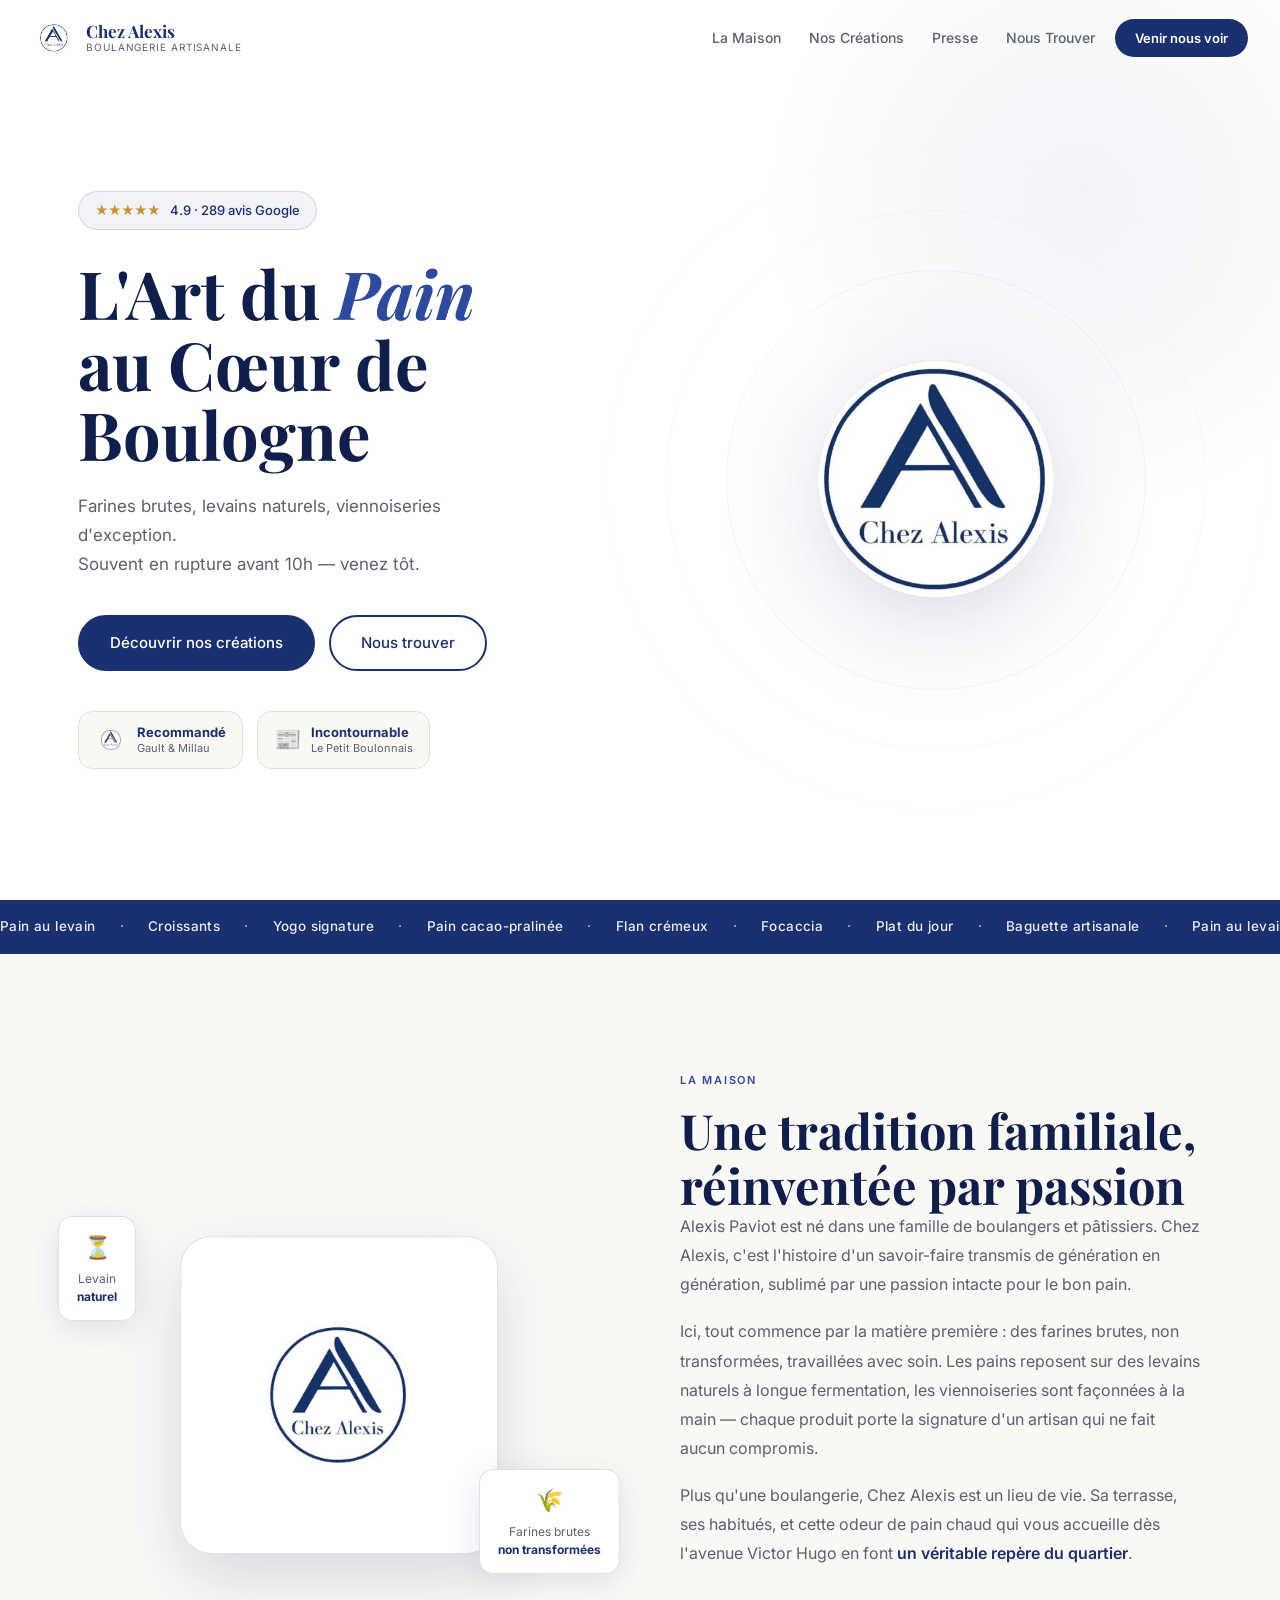
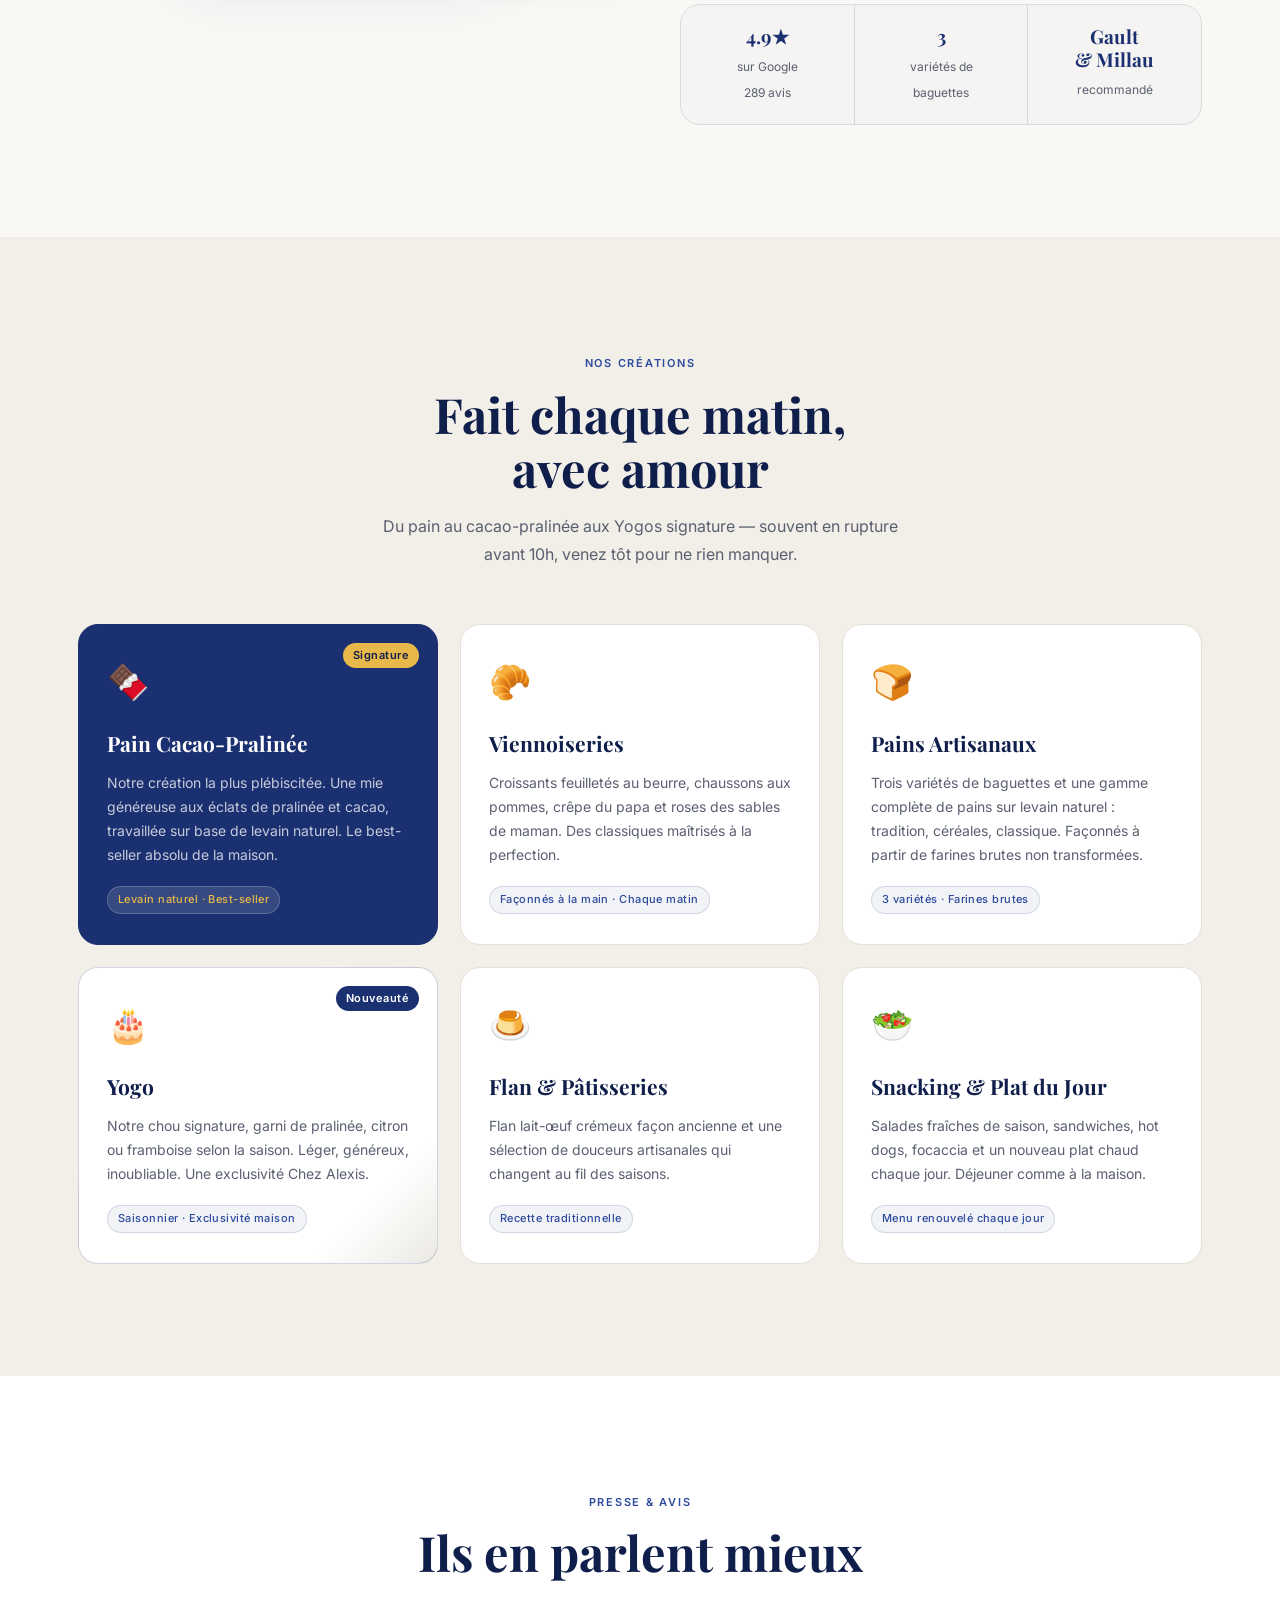
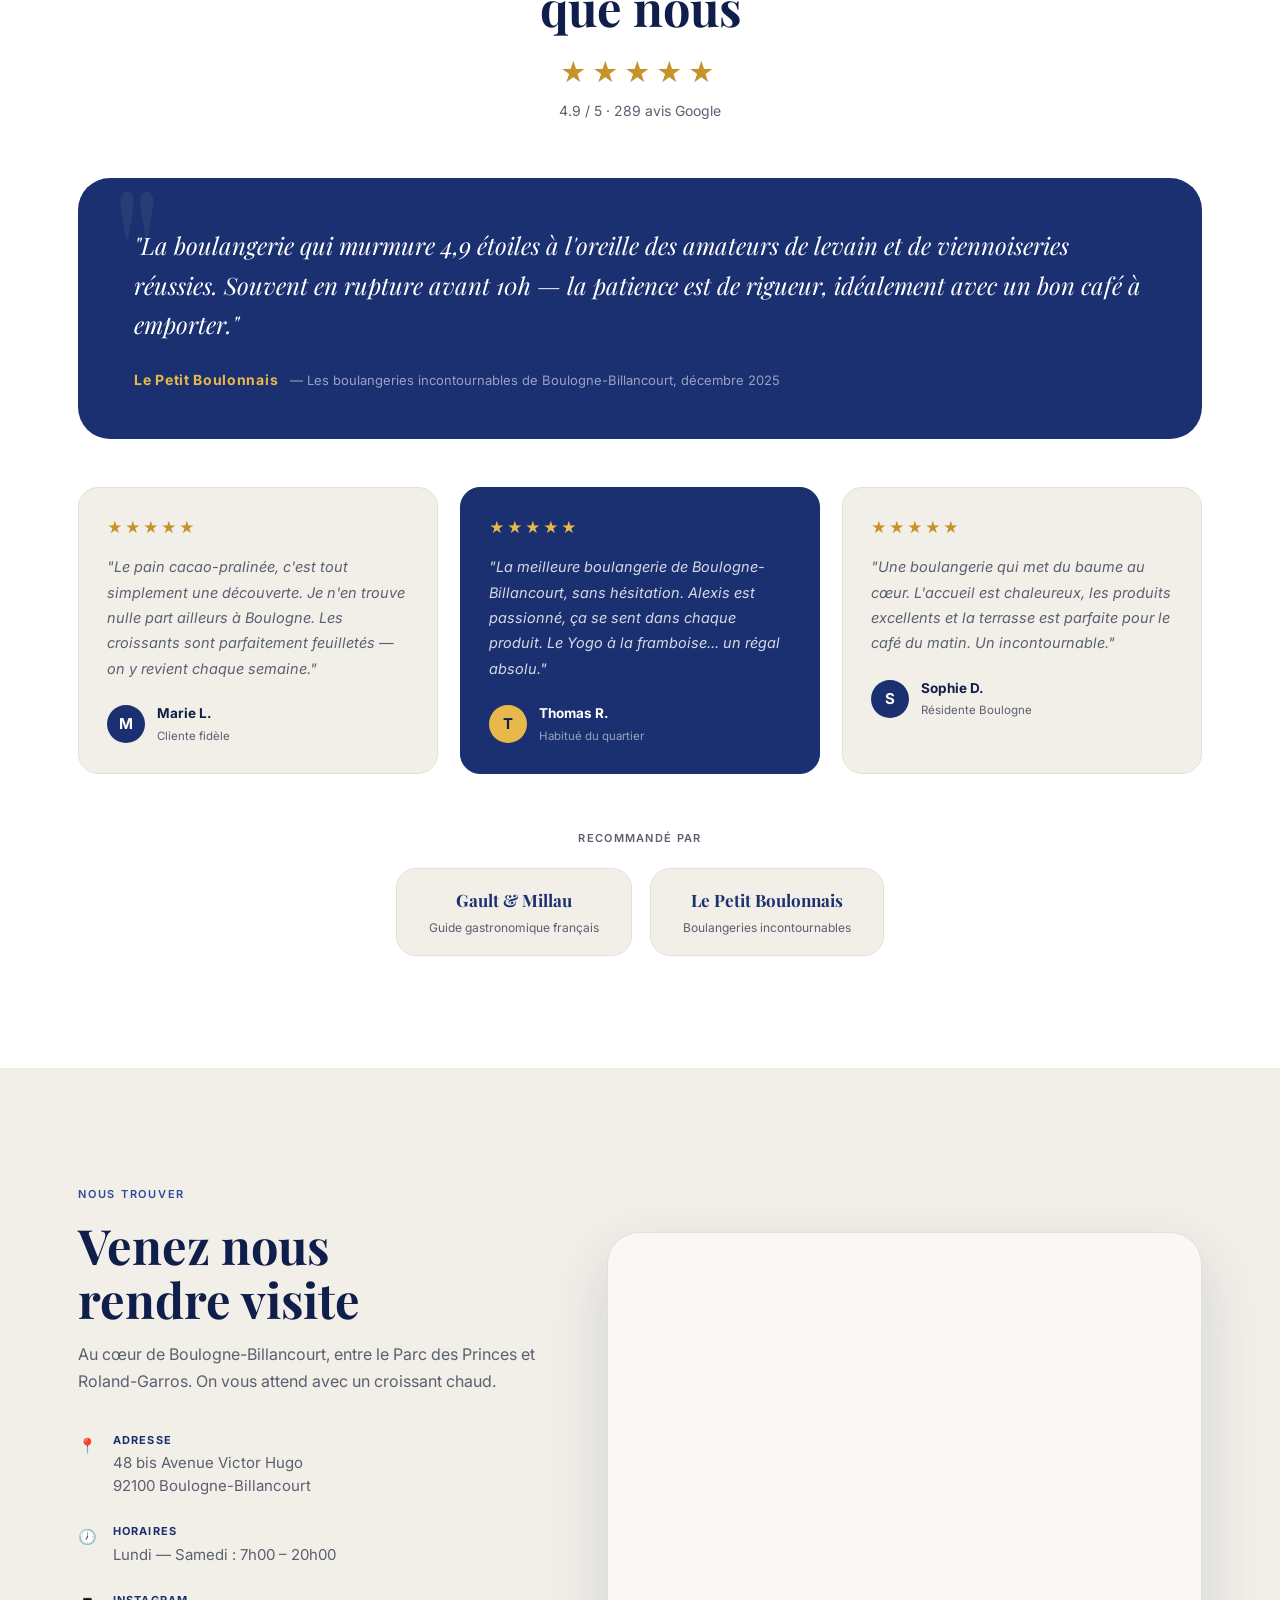
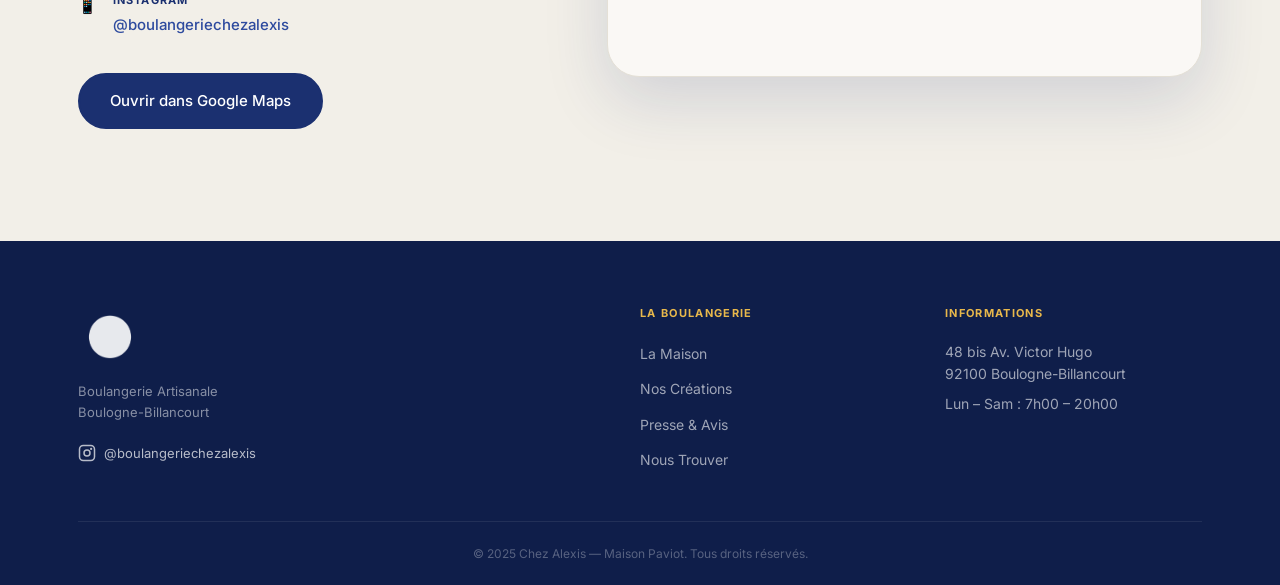
==== commit 5d33654a: "Add real logo and local changes" ====
--- a/index.html
+++ b/index.html
@@ -40,7 +40,7 @@
     "legalName": "Maison Paviot",
     "description": "Boulangerie artisanale fondée par Alexis Paviot, issu d'une famille de boulangers et pâtissiers. Pains au levain naturel, viennoiseries artisanales, pain cacao-pralinée signature et Yogo. 4.9★ sur Google, recommandé par Gault & Millau.",
     "url": "https://www.chezalexis-boulangerie.fr",
-    "logo": "https://www.chezalexis-boulangerie.fr/assets/logo.svg",
+    "logo": "https://www.chezalexis-boulangerie.fr/assets/logo.png",
     "image": "https://www.chezalexis-boulangerie.fr/assets/og-image.jpg",
     "address": {
       "@type": "PostalAddress",
@@ -98,7 +98,7 @@
       <div class="nav__inner">
 
         <a href="#accueil" class="nav__logo" aria-label="Chez Alexis — accueil">
-          <img src="assets/logo.svg" alt="Logo Chez Alexis" class="nav__logo-img" width="48" height="48" />
+          <img src="assets/logo.png" alt="Logo Chez Alexis" class="nav__logo-img" width="48" height="48" />
           <span class="nav__logo-text">
             <span class="nav__logo-name">Chez Alexis</span>
             <span class="nav__logo-sub">Boulangerie Artisanale</span>
@@ -162,7 +162,7 @@
 
           <div class="hero__trust">
             <div class="trust-badge">
-              <img src="assets/logo.svg" alt="Chez Alexis" class="trust-badge__logo" width="36" height="36" />
+              <img src="assets/logo.png" alt="Chez Alexis" class="trust-badge__logo" width="36" height="36" />
               <div class="trust-badge__text">
                 <strong>Recommandé</strong>
                 <span>Gault &amp; Millau</span>
@@ -180,7 +180,7 @@
 
         <div class="hero__visual" aria-hidden="true">
           <div class="hero__logo-display">
-            <img src="assets/logo.svg" alt="Chez Alexis — Boulangerie Artisanale" class="hero__logo-big" width="340" height="340" />
+            <img src="assets/logo.png" alt="Chez Alexis — Boulangerie Artisanale" class="hero__logo-big" width="340" height="340" />
           </div>
           <div class="hero__deco-ring hero__deco-ring--1"></div>
           <div class="hero__deco-ring hero__deco-ring--2"></div>
@@ -223,7 +223,7 @@
 
           <div class="maison__visual" data-reveal>
             <div class="maison__logo-wrap">
-              <img src="assets/logo.svg" alt="Chez Alexis — Maison Paviot" class="maison__logo" width="260" height="260" />
+              <img src="assets/logo.png" alt="Chez Alexis — Maison Paviot" class="maison__logo" width="260" height="260" />
             </div>
             <div class="maison__card maison__card--1" aria-label="Farines brutes non transformées">
               <span aria-hidden="true">🌾</span>
@@ -516,7 +516,7 @@
       <div class="footer__grid">
 
         <div class="footer__brand">
-          <img src="assets/logo.svg" alt="Chez Alexis" class="footer__logo" width="72" height="72" />
+          <img src="assets/logo.png" alt="Chez Alexis" class="footer__logo" width="72" height="72" />
           <p class="footer__tagline">Boulangerie Artisanale<br>Boulogne-Billancourt</p>
           <a href="https://www.instagram.com/boulangeriechezalexis/" target="_blank" rel="noopener noreferrer" class="footer__ig" aria-label="Instagram Chez Alexis">
             <svg width="18" height="18" viewBox="0 0 24 24" fill="none" stroke="currentColor" stroke-width="2" stroke-linecap="round" stroke-linejoin="round" aria-hidden="true">
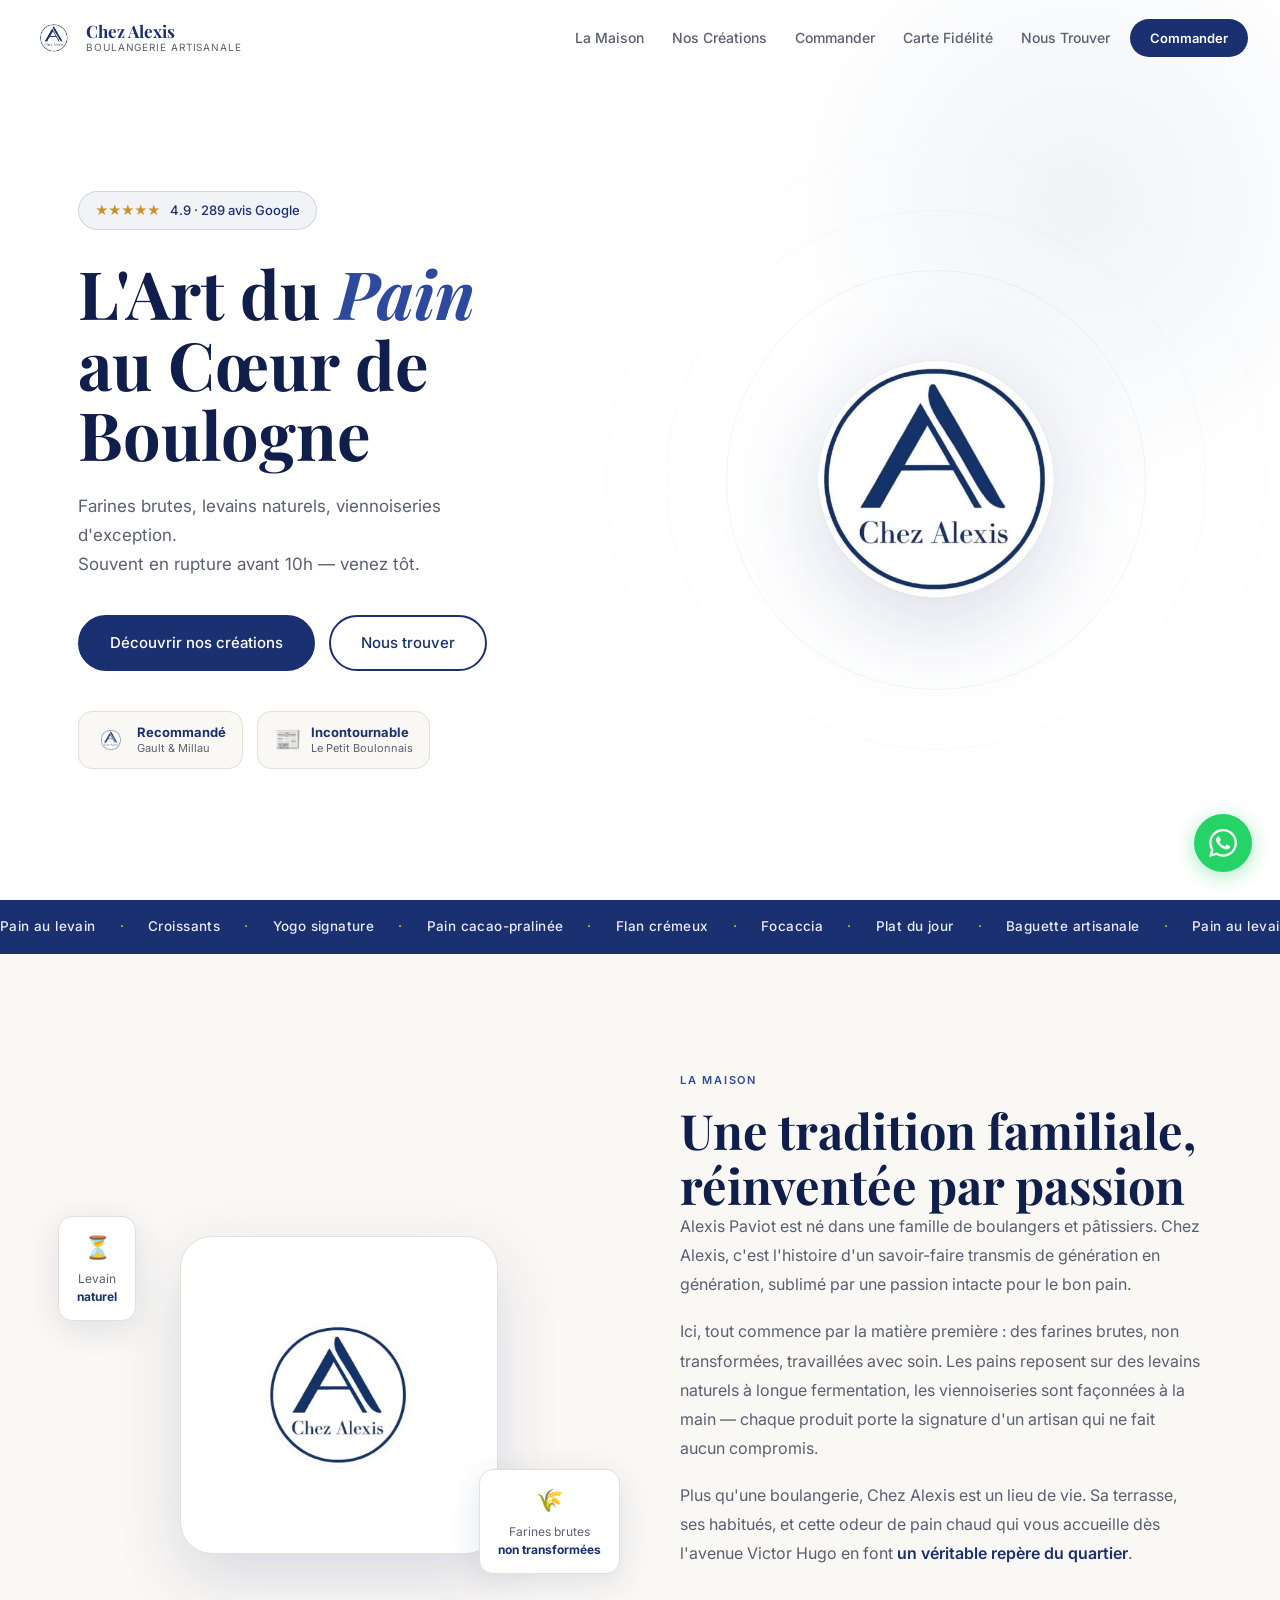
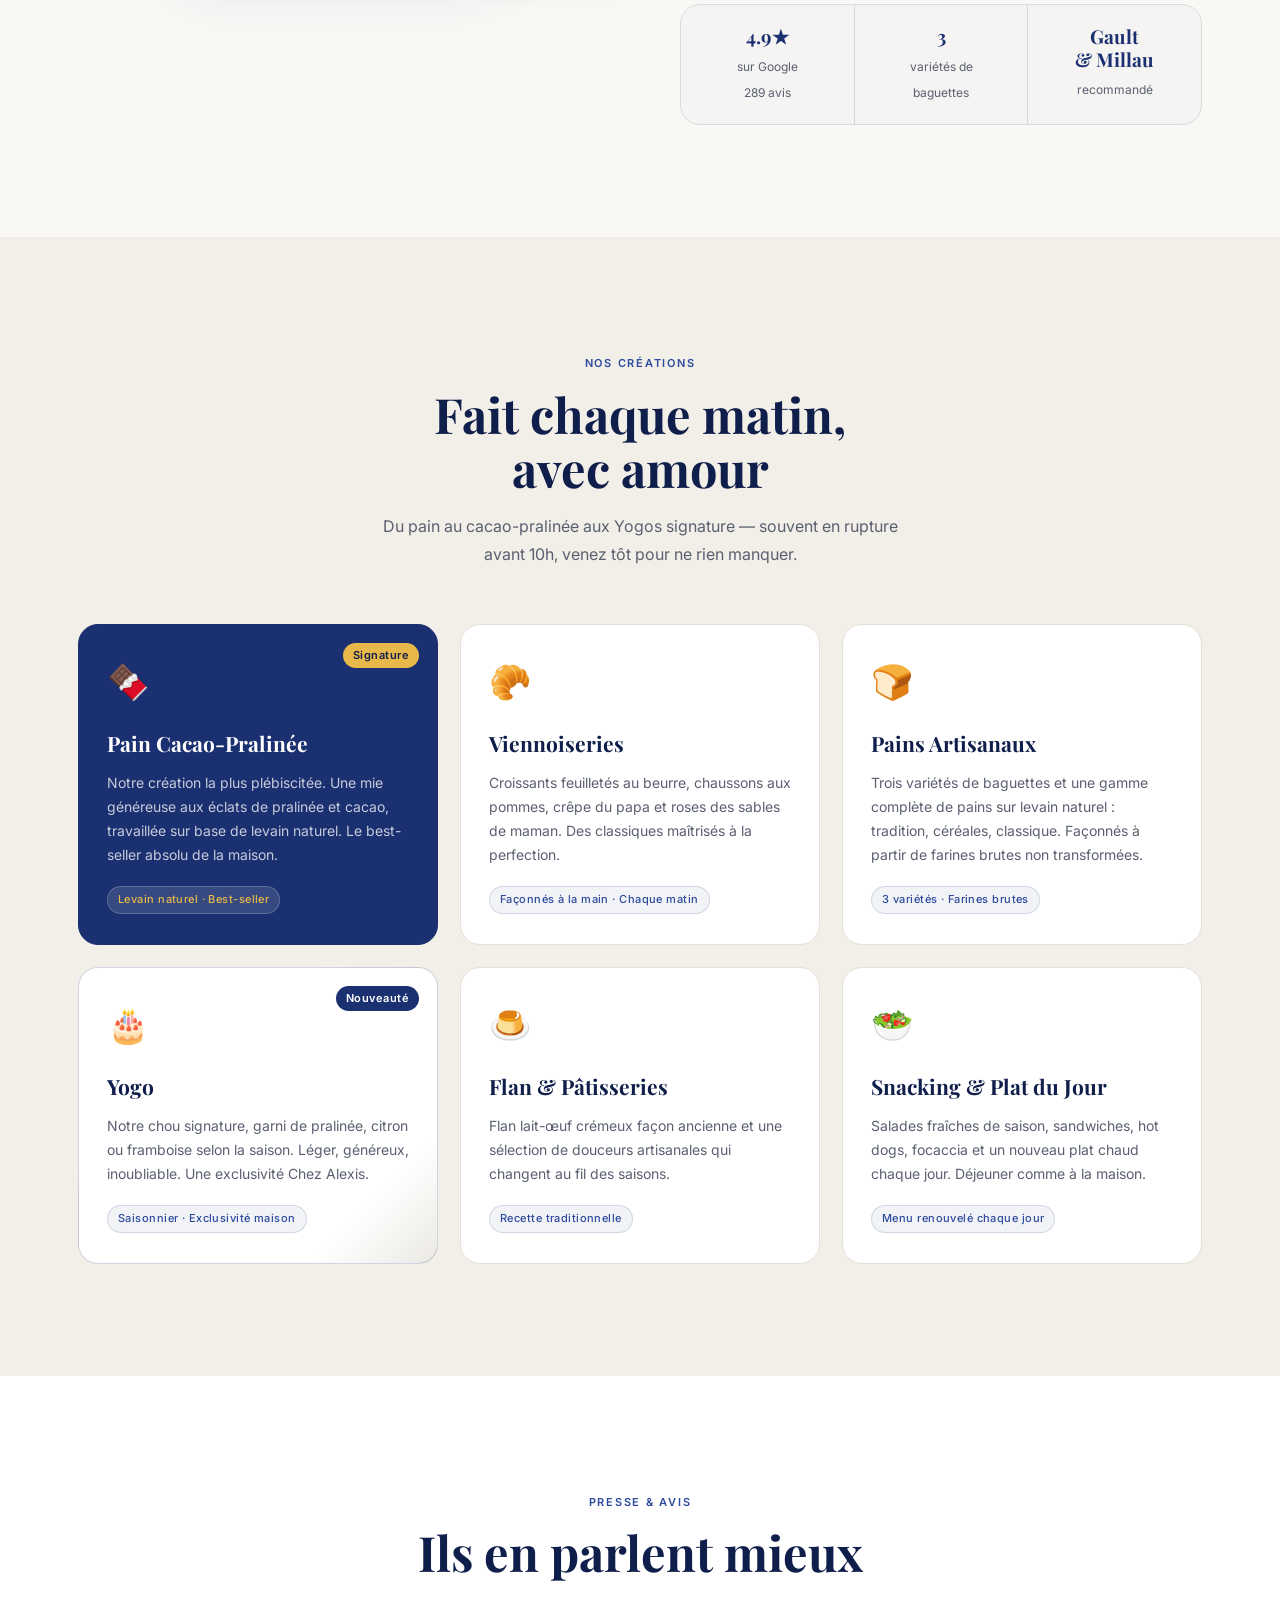
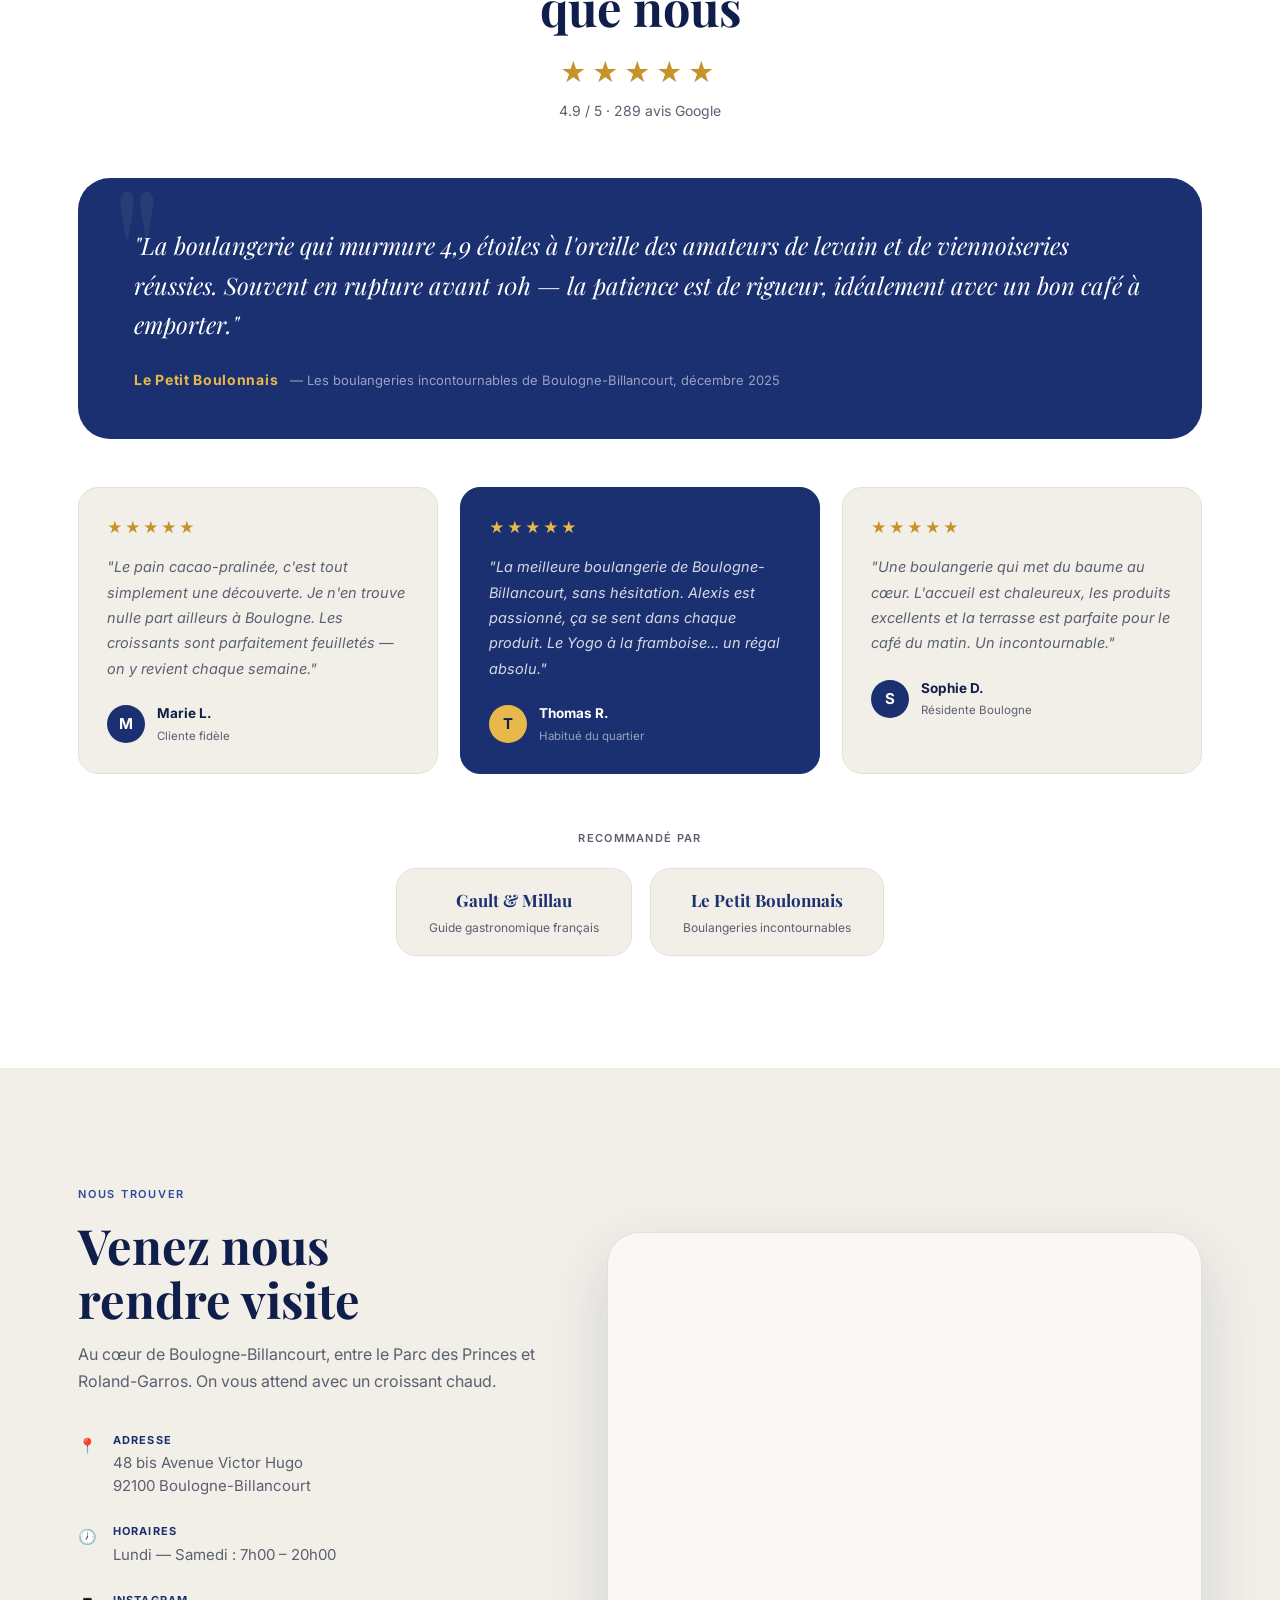
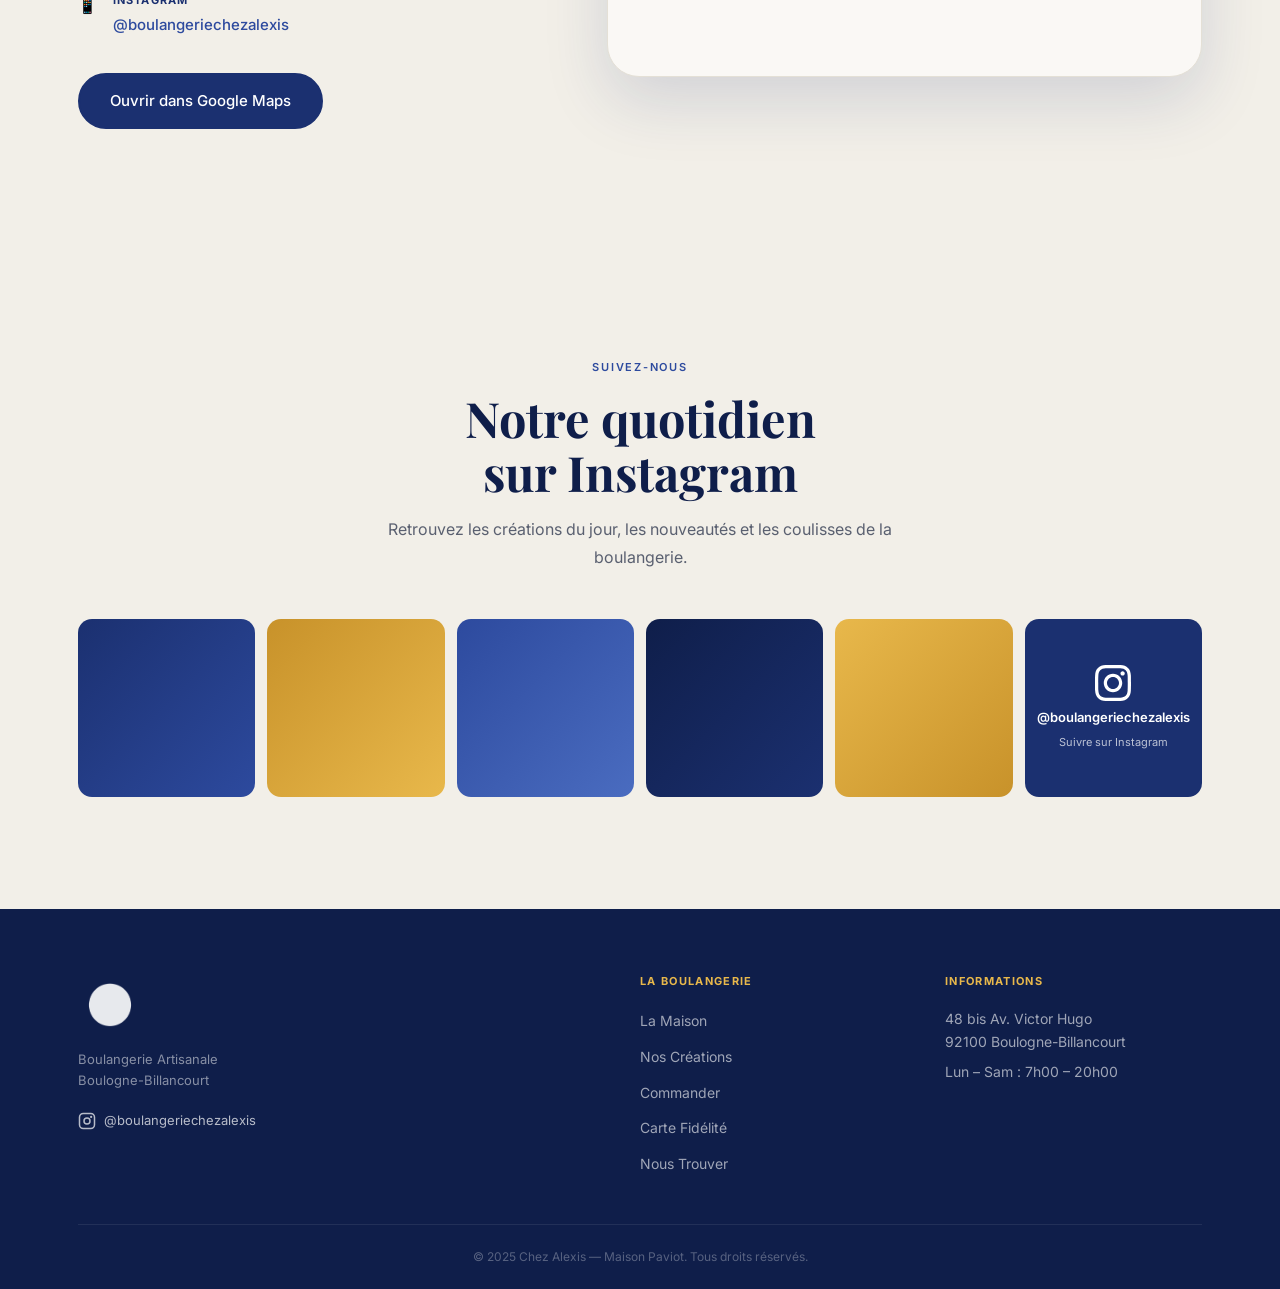
==== commit c56001b8: "Add pre-order, loyalty card, Instagram section & WhatsApp button New pages: - commander.html: pre-or" ====
--- a/index.html
+++ b/index.html
@@ -108,11 +108,12 @@
         <ul class="nav__links" role="list">
           <li><a href="#maison">La Maison</a></li>
           <li><a href="#creations">Nos Créations</a></li>
-          <li><a href="#presse">Presse</a></li>
+          <li><a href="commander.html">Commander</a></li>
+          <li><a href="fidelite.html">Carte Fidélité</a></li>
           <li><a href="#visiter">Nous Trouver</a></li>
         </ul>
 
-        <a href="#visiter" class="nav__cta">Venir nous voir</a>
+        <a href="commander.html" class="nav__cta">Commander</a>
 
         <button class="nav__burger" id="burger" aria-label="Ouvrir le menu" aria-expanded="false" aria-controls="mobile-menu">
           <span></span><span></span><span></span>
@@ -123,7 +124,8 @@
         <ul role="list">
           <li><a href="#maison">La Maison</a></li>
           <li><a href="#creations">Nos Créations</a></li>
-          <li><a href="#presse">Presse</a></li>
+          <li><a href="commander.html">Commander</a></li>
+          <li><a href="fidelite.html">Carte Fidélité</a></li>
           <li><a href="#visiter">Nous Trouver</a></li>
         </ul>
       </div>
@@ -506,6 +508,50 @@
       </div>
     </section>
 
+    <!-- ════════════════════════════════
+         INSTAGRAM
+    ════════════════════════════════ -->
+    <section class="section instagram-section" id="instagram" aria-labelledby="instagram-title">
+      <div class="container">
+        <div class="instagram-header" data-reveal>
+          <span class="label" aria-hidden="true">Suivez-nous</span>
+          <h2 class="section-title" id="instagram-title">Notre quotidien<br>sur Instagram</h2>
+          <p class="section-intro">Retrouvez les créations du jour, les nouveautés et les coulisses de la boulangerie.</p>
+        </div>
+
+        <div class="instagram-grid" data-reveal aria-label="Aperçu Instagram @boulangeriechezalexis">
+          <a href="https://www.instagram.com/boulangeriechezalexis/" target="_blank" rel="noopener noreferrer" class="instagram-post" aria-label="Voir sur Instagram">
+            <div class="instagram-post__img instagram-post__img--1"></div>
+            <div class="instagram-post__overlay"><svg width="24" height="24" viewBox="0 0 24 24" fill="white" aria-hidden="true"><path d="M12 2.163c3.204 0 3.584.012 4.85.07 3.252.148 4.771 1.691 4.919 4.919.058 1.265.069 1.645.069 4.849 0 3.205-.012 3.584-.069 4.849-.149 3.225-1.664 4.771-4.919 4.919-1.266.058-1.644.07-4.85.07-3.204 0-3.584-.012-4.849-.07-3.26-.149-4.771-1.699-4.919-4.92-.058-1.265-.07-1.644-.07-4.849 0-3.204.013-3.583.07-4.849.149-3.227 1.664-4.771 4.919-4.919 1.266-.057 1.645-.069 4.849-.069zm0-2.163c-3.259 0-3.667.014-4.947.072-4.358.2-6.78 2.618-6.98 6.98-.059 1.281-.073 1.689-.073 4.948 0 3.259.014 3.668.072 4.948.2 4.358 2.618 6.78 6.98 6.98 1.281.058 1.689.072 4.948.072 3.259 0 3.668-.014 4.948-.072 4.354-.2 6.782-2.618 6.979-6.98.059-1.28.073-1.689.073-4.948 0-3.259-.014-3.667-.072-4.947-.196-4.354-2.617-6.78-6.979-6.98-1.281-.059-1.69-.073-4.949-.073zm0 5.838c-3.403 0-6.162 2.759-6.162 6.162s2.759 6.163 6.162 6.163 6.162-2.759 6.162-6.163c0-3.403-2.759-6.162-6.162-6.162zm0 10.162c-2.209 0-4-1.79-4-4 0-2.209 1.791-4 4-4s4 1.791 4 4c0 2.21-1.791 4-4 4zm6.406-11.845c-.796 0-1.441.645-1.441 1.44s.645 1.44 1.441 1.44c.795 0 1.439-.645 1.439-1.44s-.644-1.44-1.439-1.44z"/></svg></div>
+          </a>
+          <a href="https://www.instagram.com/boulangeriechezalexis/" target="_blank" rel="noopener noreferrer" class="instagram-post" aria-label="Voir sur Instagram">
+            <div class="instagram-post__img instagram-post__img--2"></div>
+            <div class="instagram-post__overlay"><svg width="24" height="24" viewBox="0 0 24 24" fill="white" aria-hidden="true"><path d="M12 2.163c3.204 0 3.584.012 4.85.07 3.252.148 4.771 1.691 4.919 4.919.058 1.265.069 1.645.069 4.849 0 3.205-.012 3.584-.069 4.849-.149 3.225-1.664 4.771-4.919 4.919-1.266.058-1.644.07-4.85.07-3.204 0-3.584-.012-4.849-.07-3.26-.149-4.771-1.699-4.919-4.92-.058-1.265-.07-1.644-.07-4.849 0-3.204.013-3.583.07-4.849.149-3.227 1.664-4.771 4.919-4.919 1.266-.057 1.645-.069 4.849-.069zm0-2.163c-3.259 0-3.667.014-4.947.072-4.358.2-6.78 2.618-6.98 6.98-.059 1.281-.073 1.689-.073 4.948 0 3.259.014 3.668.072 4.948.2 4.358 2.618 6.78 6.98 6.98 1.281.058 1.689.072 4.948.072 3.259 0 3.668-.014 4.948-.072 4.354-.2 6.782-2.618 6.979-6.98.059-1.28.073-1.689.073-4.948 0-3.259-.014-3.667-.072-4.947-.196-4.354-2.617-6.78-6.979-6.98-1.281-.059-1.69-.073-4.949-.073zm0 5.838c-3.403 0-6.162 2.759-6.162 6.162s2.759 6.163 6.162 6.163 6.162-2.759 6.162-6.163c0-3.403-2.759-6.162-6.162-6.162zm0 10.162c-2.209 0-4-1.79-4-4 0-2.209 1.791-4 4-4s4 1.791 4 4c0 2.21-1.791 4-4 4zm6.406-11.845c-.796 0-1.441.645-1.441 1.44s.645 1.44 1.441 1.44c.795 0 1.439-.645 1.439-1.44s-.644-1.44-1.439-1.44z"/></svg></div>
+          </a>
+          <a href="https://www.instagram.com/boulangeriechezalexis/" target="_blank" rel="noopener noreferrer" class="instagram-post" aria-label="Voir sur Instagram">
+            <div class="instagram-post__img instagram-post__img--3"></div>
+            <div class="instagram-post__overlay"><svg width="24" height="24" viewBox="0 0 24 24" fill="white" aria-hidden="true"><path d="M12 2.163c3.204 0 3.584.012 4.85.07 3.252.148 4.771 1.691 4.919 4.919.058 1.265.069 1.645.069 4.849 0 3.205-.012 3.584-.069 4.849-.149 3.225-1.664 4.771-4.919 4.919-1.266.058-1.644.07-4.85.07-3.204 0-3.584-.012-4.849-.07-3.26-.149-4.771-1.699-4.919-4.92-.058-1.265-.07-1.644-.07-4.849 0-3.204.013-3.583.07-4.849.149-3.227 1.664-4.771 4.919-4.919 1.266-.057 1.645-.069 4.849-.069zm0-2.163c-3.259 0-3.667.014-4.947.072-4.358.2-6.78 2.618-6.98 6.98-.059 1.281-.073 1.689-.073 4.948 0 3.259.014 3.668.072 4.948.2 4.358 2.618 6.78 6.98 6.98 1.281.058 1.689.072 4.948.072 3.259 0 3.668-.014 4.948-.072 4.354-.2 6.782-2.618 6.979-6.98.059-1.28.073-1.689.073-4.948 0-3.259-.014-3.667-.072-4.947-.196-4.354-2.617-6.78-6.979-6.98-1.281-.059-1.69-.073-4.949-.073zm0 5.838c-3.403 0-6.162 2.759-6.162 6.162s2.759 6.163 6.162 6.163 6.162-2.759 6.162-6.163c0-3.403-2.759-6.162-6.162-6.162zm0 10.162c-2.209 0-4-1.79-4-4 0-2.209 1.791-4 4-4s4 1.791 4 4c0 2.21-1.791 4-4 4zm6.406-11.845c-.796 0-1.441.645-1.441 1.44s.645 1.44 1.441 1.44c.795 0 1.439-.645 1.439-1.44s-.644-1.44-1.439-1.44z"/></svg></div>
+          </a>
+          <a href="https://www.instagram.com/boulangeriechezalexis/" target="_blank" rel="noopener noreferrer" class="instagram-post" aria-label="Voir sur Instagram">
+            <div class="instagram-post__img instagram-post__img--4"></div>
+            <div class="instagram-post__overlay"><svg width="24" height="24" viewBox="0 0 24 24" fill="white" aria-hidden="true"><path d="M12 2.163c3.204 0 3.584.012 4.85.07 3.252.148 4.771 1.691 4.919 4.919.058 1.265.069 1.645.069 4.849 0 3.205-.012 3.584-.069 4.849-.149 3.225-1.664 4.771-4.919 4.919-1.266.058-1.644.07-4.85.07-3.204 0-3.584-.012-4.849-.07-3.26-.149-4.771-1.699-4.919-4.92-.058-1.265-.07-1.644-.07-4.849 0-3.204.013-3.583.07-4.849.149-3.227 1.664-4.771 4.919-4.919 1.266-.057 1.645-.069 4.849-.069zm0-2.163c-3.259 0-3.667.014-4.947.072-4.358.2-6.78 2.618-6.98 6.98-.059 1.281-.073 1.689-.073 4.948 0 3.259.014 3.668.072 4.948.2 4.358 2.618 6.78 6.98 6.98 1.281.058 1.689.072 4.948.072 3.259 0 3.668-.014 4.948-.072 4.354-.2 6.782-2.618 6.979-6.98.059-1.28.073-1.689.073-4.948 0-3.259-.014-3.667-.072-4.947-.196-4.354-2.617-6.78-6.979-6.98-1.281-.059-1.69-.073-4.949-.073zm0 5.838c-3.403 0-6.162 2.759-6.162 6.162s2.759 6.163 6.162 6.163 6.162-2.759 6.162-6.163c0-3.403-2.759-6.162-6.162-6.162zm0 10.162c-2.209 0-4-1.79-4-4 0-2.209 1.791-4 4-4s4 1.791 4 4c0 2.21-1.791 4-4 4zm6.406-11.845c-.796 0-1.441.645-1.441 1.44s.645 1.44 1.441 1.44c.795 0 1.439-.645 1.439-1.44s-.644-1.44-1.439-1.44z"/></svg></div>
+          </a>
+          <a href="https://www.instagram.com/boulangeriechezalexis/" target="_blank" rel="noopener noreferrer" class="instagram-post" aria-label="Voir sur Instagram">
+            <div class="instagram-post__img instagram-post__img--5"></div>
+            <div class="instagram-post__overlay"><svg width="24" height="24" viewBox="0 0 24 24" fill="white" aria-hidden="true"><path d="M12 2.163c3.204 0 3.584.012 4.85.07 3.252.148 4.771 1.691 4.919 4.919.058 1.265.069 1.645.069 4.849 0 3.205-.012 3.584-.069 4.849-.149 3.225-1.664 4.771-4.919 4.919-1.266.058-1.644.07-4.85.07-3.204 0-3.584-.012-4.849-.07-3.26-.149-4.771-1.699-4.919-4.92-.058-1.265-.07-1.644-.07-4.849 0-3.204.013-3.583.07-4.849.149-3.227 1.664-4.771 4.919-4.919 1.266-.057 1.645-.069 4.849-.069zm0-2.163c-3.259 0-3.667.014-4.947.072-4.358.2-6.78 2.618-6.98 6.98-.059 1.281-.073 1.689-.073 4.948 0 3.259.014 3.668.072 4.948.2 4.358 2.618 6.78 6.98 6.98 1.281.058 1.689.072 4.948.072 3.259 0 3.668-.014 4.948-.072 4.354-.2 6.782-2.618 6.979-6.98.059-1.28.073-1.689.073-4.948 0-3.259-.014-3.667-.072-4.947-.196-4.354-2.617-6.78-6.979-6.98-1.281-.059-1.69-.073-4.949-.073zm0 5.838c-3.403 0-6.162 2.759-6.162 6.162s2.759 6.163 6.162 6.163 6.162-2.759 6.162-6.163c0-3.403-2.759-6.162-6.162-6.162zm0 10.162c-2.209 0-4-1.79-4-4 0-2.209 1.791-4 4-4s4 1.791 4 4c0 2.21-1.791 4-4 4zm6.406-11.845c-.796 0-1.441.645-1.441 1.44s.645 1.44 1.441 1.44c.795 0 1.439-.645 1.439-1.44s-.644-1.44-1.439-1.44z"/></svg></div>
+          </a>
+          <a href="https://www.instagram.com/boulangeriechezalexis/" target="_blank" rel="noopener noreferrer" class="instagram-post instagram-post--cta" aria-label="Suivre sur Instagram">
+            <div class="instagram-post__cta-inner">
+              <svg width="36" height="36" viewBox="0 0 24 24" fill="currentColor" aria-hidden="true"><path d="M12 2.163c3.204 0 3.584.012 4.85.07 3.252.148 4.771 1.691 4.919 4.919.058 1.265.069 1.645.069 4.849 0 3.205-.012 3.584-.069 4.849-.149 3.225-1.664 4.771-4.919 4.919-1.266.058-1.644.07-4.85.07-3.204 0-3.584-.012-4.849-.07-3.26-.149-4.771-1.699-4.919-4.92-.058-1.265-.07-1.644-.07-4.849 0-3.204.013-3.583.07-4.849.149-3.227 1.664-4.771 4.919-4.919 1.266-.057 1.645-.069 4.849-.069zm0-2.163c-3.259 0-3.667.014-4.947.072-4.358.2-6.78 2.618-6.98 6.98-.059 1.281-.073 1.689-.073 4.948 0 3.259.014 3.668.072 4.948.2 4.358 2.618 6.78 6.98 6.98 1.281.058 1.689.072 4.948.072 3.259 0 3.668-.014 4.948-.072 4.354-.2 6.782-2.618 6.979-6.98.059-1.28.073-1.689.073-4.948 0-3.259-.014-3.667-.072-4.947-.196-4.354-2.617-6.78-6.979-6.98-1.281-.059-1.69-.073-4.949-.073zm0 5.838c-3.403 0-6.162 2.759-6.162 6.162s2.759 6.163 6.162 6.163 6.162-2.759 6.162-6.163c0-3.403-2.759-6.162-6.162-6.162zm0 10.162c-2.209 0-4-1.79-4-4 0-2.209 1.791-4 4-4s4 1.791 4 4c0 2.21-1.791 4-4 4zm6.406-11.845c-.796 0-1.441.645-1.441 1.44s.645 1.44 1.441 1.44c.795 0 1.439-.645 1.439-1.44s-.644-1.44-1.439-1.44z"/></svg>
+              <strong>@boulangeriechezalexis</strong>
+              <span>Suivre sur Instagram</span>
+            </div>
+          </a>
+        </div>
+
+      </div>
+    </section>
+
   </main>
 
   <!-- ════════════════════════════════
@@ -533,7 +579,8 @@
           <ul role="list">
             <li><a href="#maison">La Maison</a></li>
             <li><a href="#creations">Nos Créations</a></li>
-            <li><a href="#presse">Presse &amp; Avis</a></li>
+            <li><a href="commander.html">Commander</a></li>
+            <li><a href="fidelite.html">Carte Fidélité</a></li>
             <li><a href="#visiter">Nous Trouver</a></li>
           </ul>
         </nav>
@@ -554,6 +601,20 @@
     </div>
   </footer>
 
+  <!-- WHATSAPP FLOATING BUTTON -->
+  <!-- 📌 REPLACE: remplacer WHATSAPP_NUMBER par le numéro complet ex: 33612345678 -->
+  <a
+    href="https://wa.me/WHATSAPP_NUMBER?text=Bonjour%20Chez%20Alexis%20!"
+    class="whatsapp-btn"
+    target="_blank"
+    rel="noopener noreferrer"
+    aria-label="Nous contacter sur WhatsApp"
+  >
+    <svg width="28" height="28" viewBox="0 0 24 24" fill="currentColor" aria-hidden="true">
+      <path d="M17.472 14.382c-.297-.149-1.758-.867-2.03-.967-.273-.099-.471-.148-.67.15-.197.297-.767.966-.94 1.164-.173.199-.347.223-.644.075-.297-.15-1.255-.463-2.39-1.475-.883-.788-1.48-1.761-1.653-2.059-.173-.297-.018-.458.13-.606.134-.133.298-.347.446-.52.149-.174.198-.298.298-.497.099-.198.05-.371-.025-.52-.075-.149-.669-1.612-.916-2.207-.242-.579-.487-.5-.669-.51-.173-.008-.371-.01-.57-.01-.198 0-.52.074-.792.372-.272.297-1.04 1.016-1.04 2.479 0 1.462 1.065 2.875 1.213 3.074.149.198 2.096 3.2 5.077 4.487.709.306 1.262.489 1.694.625.712.227 1.36.195 1.871.118.571-.085 1.758-.719 2.006-1.413.248-.694.248-1.289.173-1.413-.074-.124-.272-.198-.57-.347m-5.421 7.403h-.004a9.87 9.87 0 01-5.031-1.378l-.361-.214-3.741.982.998-3.648-.235-.374a9.86 9.86 0 01-1.51-5.26c.001-5.45 4.436-9.884 9.888-9.884 2.64 0 5.122 1.03 6.988 2.898a9.825 9.825 0 012.893 6.994c-.003 5.45-4.437 9.884-9.885 9.884m8.413-18.297A11.815 11.815 0 0012.05 0C5.495 0 .16 5.335.157 11.892c0 2.096.547 4.142 1.588 5.945L.057 24l6.305-1.654a11.882 11.882 0 005.683 1.448h.005c6.554 0 11.89-5.335 11.893-11.893a11.821 11.821 0 00-3.48-8.413z"/>
+    </svg>
+  </a>
+
   <script src="script.js"></script>
 </body>
 </html>
--- a/style.css
+++ b/style.css
@@ -967,3 +967,694 @@
   .stat { border-right: none; border-bottom: 1px solid var(--border-navy); }
   .stat:last-child { border-bottom: none; }
 }
+
+/* ============================================
+   NAV ACTIVE LINK
+   ============================================ */
+.nav__link--active {
+  color: var(--navy) !important;
+}
+.nav__link--active::after {
+  width: 100% !important;
+}
+
+/* ============================================
+   PAGE HERO (commander, fidelite)
+   ============================================ */
+.page-hero {
+  background: var(--white);
+  padding: 130px 0 64px;
+  border-bottom: 1px solid var(--border);
+}
+.page-hero__content {
+  max-width: 640px;
+}
+.page-hero__title {
+  font-family: var(--serif);
+  font-size: clamp(34px, 4.5vw, 58px);
+  font-weight: 700;
+  line-height: 1.1;
+  color: var(--navy-dark);
+  margin-bottom: 16px;
+}
+.page-hero__sub {
+  font-size: 17px;
+  line-height: 1.72;
+  color: var(--text-muted);
+  max-width: 500px;
+}
+
+/* ============================================
+   ORDER PAGE
+   ============================================ */
+.order-section {
+  padding: 72px 0 96px;
+  background: var(--cream);
+}
+.order-layout {
+  display: grid;
+  grid-template-columns: 1fr 340px;
+  gap: 48px;
+  align-items: start;
+}
+
+/* Form wrapper */
+.order-form-wrap {
+  background: var(--white);
+  border-radius: var(--r-xl);
+  border: 1px solid var(--border);
+  overflow: hidden;
+}
+.order-form {
+  padding: 40px;
+}
+
+/* Form sections */
+.form-section {
+  border: none;
+  padding: 0;
+  margin-bottom: 36px;
+  padding-bottom: 36px;
+  border-bottom: 1px solid var(--border);
+}
+.form-section:last-of-type {
+  border-bottom: none;
+  margin-bottom: 0;
+}
+.form-section__title {
+  display: flex;
+  align-items: center;
+  gap: 12px;
+  font-family: var(--serif);
+  font-size: 20px;
+  font-weight: 700;
+  color: var(--navy-dark);
+  margin-bottom: 24px;
+}
+.form-section__num {
+  display: inline-flex;
+  align-items: center;
+  justify-content: center;
+  width: 30px; height: 30px;
+  background: var(--navy);
+  color: var(--white);
+  border-radius: 50%;
+  font-family: var(--sans);
+  font-size: 13px;
+  font-weight: 700;
+  flex-shrink: 0;
+}
+
+/* Product rows */
+.product-list {
+  display: flex;
+  flex-direction: column;
+  gap: 2px;
+}
+.product-row {
+  display: flex;
+  align-items: center;
+  justify-content: space-between;
+  gap: 16px;
+  padding: 14px 16px;
+  border-radius: var(--r-md);
+  border: 1.5px solid var(--border);
+  background: var(--cream);
+  transition: var(--transition);
+  cursor: pointer;
+}
+.product-row:hover,
+.product-row--checked {
+  border-color: var(--navy);
+  background: rgba(27,48,112,0.04);
+}
+.product-row--featured {
+  border-color: var(--gold);
+  background: rgba(200,146,42,0.04);
+}
+.product-row__label {
+  display: flex;
+  align-items: center;
+  gap: 12px;
+  flex: 1;
+  cursor: pointer;
+}
+.product-row__check {
+  width: 18px; height: 18px;
+  accent-color: var(--navy);
+  flex-shrink: 0;
+  cursor: pointer;
+}
+.product-row__info {
+  display: flex;
+  flex-direction: column;
+  gap: 2px;
+}
+.product-row__info strong {
+  font-size: 14px;
+  font-weight: 600;
+  color: var(--navy-dark);
+  display: flex;
+  align-items: center;
+  gap: 8px;
+}
+.product-row__info span {
+  font-size: 12px;
+  color: var(--text-muted);
+}
+.badge-new {
+  font-size: 10px;
+  font-weight: 700;
+  letter-spacing: 0.04em;
+  background: var(--gold);
+  color: var(--white);
+  padding: 2px 8px;
+  border-radius: 100px;
+  font-family: var(--sans);
+}
+.product-row__qty {
+  display: flex;
+  align-items: center;
+  gap: 8px;
+  flex-shrink: 0;
+}
+.qty-btn {
+  width: 28px; height: 28px;
+  border-radius: 50%;
+  border: 1.5px solid var(--border-navy);
+  background: var(--white);
+  color: var(--navy);
+  font-size: 16px;
+  font-weight: 600;
+  cursor: pointer;
+  display: flex;
+  align-items: center;
+  justify-content: center;
+  transition: var(--transition);
+  line-height: 1;
+}
+.qty-btn:hover {
+  background: var(--navy);
+  color: var(--white);
+  border-color: var(--navy);
+}
+.qty-input {
+  width: 42px;
+  text-align: center;
+  border: 1.5px solid var(--border);
+  border-radius: var(--r-sm);
+  padding: 4px;
+  font-size: 14px;
+  font-weight: 600;
+  color: var(--navy);
+  background: var(--white);
+}
+.qty-input::-webkit-inner-spin-button,
+.qty-input::-webkit-outer-spin-button { opacity: 1; }
+
+/* Form inputs */
+.form-group {
+  display: flex;
+  flex-direction: column;
+  gap: 6px;
+  margin-bottom: 16px;
+}
+.form-group:last-child { margin-bottom: 0; }
+.form-label {
+  font-size: 13px;
+  font-weight: 600;
+  color: var(--navy-dark);
+  letter-spacing: 0.02em;
+}
+.form-label span { color: var(--gold); }
+.form-input {
+  width: 100%;
+  padding: 12px 16px;
+  border: 1.5px solid var(--border);
+  border-radius: var(--r-md);
+  font-size: 15px;
+  font-family: var(--sans);
+  color: var(--text);
+  background: var(--white);
+  transition: border-color var(--transition), box-shadow var(--transition);
+  outline: none;
+}
+.form-input:focus {
+  border-color: var(--navy);
+  box-shadow: 0 0 0 3px rgba(27,48,112,0.1);
+}
+.form-input::placeholder { color: var(--text-muted); opacity: 0.7; }
+.form-select { cursor: pointer; }
+.form-textarea { resize: vertical; min-height: 88px; }
+.form-hint {
+  font-size: 12px;
+  color: var(--text-muted);
+}
+.form-row--2col {
+  display: grid;
+  grid-template-columns: 1fr 1fr;
+  gap: 16px;
+}
+
+/* Loyalty field in order form */
+.form-loyalty {
+  display: flex;
+  align-items: center;
+  gap: 16px;
+  background: rgba(200,146,42,0.06);
+  border: 1.5px solid rgba(200,146,42,0.25);
+  border-radius: var(--r-lg);
+  padding: 18px 20px;
+  margin: 28px 0;
+}
+.form-loyalty__icon { font-size: 26px; flex-shrink: 0; }
+.form-loyalty > div { flex: 1; }
+.form-loyalty strong { font-size: 14px; color: var(--navy); display: block; margin-bottom: 3px; }
+.form-loyalty p { font-size: 12px; color: var(--text-muted); }
+.form-loyalty__input { width: 130px; flex-shrink: 0; }
+
+/* Submit area */
+.form-submit { text-align: center; padding-top: 8px; }
+.btn--lg { padding: 16px 40px; font-size: 16px; }
+.form-submit__note {
+  margin-top: 12px;
+  font-size: 12px;
+  color: var(--text-muted);
+  line-height: 1.6;
+}
+.form-success {
+  text-align: center;
+  padding: 32px;
+  background: rgba(27,48,112,0.04);
+  border-radius: var(--r-lg);
+  margin-top: 24px;
+}
+.form-success__icon { font-size: 40px; display: block; margin-bottom: 12px; }
+.form-success h3 { font-family: var(--serif); font-size: 22px; color: var(--navy); margin-bottom: 8px; }
+.form-success p { color: var(--text-muted); }
+
+/* Sidebar cards */
+.order-sidebar,
+.loyalty-sidebar {
+  display: flex;
+  flex-direction: column;
+  gap: 20px;
+  position: sticky;
+  top: 88px;
+}
+.sidebar-card {
+  background: var(--white);
+  border: 1px solid var(--border);
+  border-radius: var(--r-lg);
+  padding: 28px;
+}
+.sidebar-card--navy {
+  background: var(--navy);
+  border-color: var(--navy);
+  color: var(--white);
+}
+.sidebar-card--navy .sidebar-card__title { color: var(--gold-light); }
+.sidebar-card--navy .sidebar-step p,
+.sidebar-card--navy .sidebar-hours,
+.sidebar-card--navy .sidebar-address { color: rgba(255,255,255,0.75); }
+.sidebar-card--navy .sidebar-step strong { color: var(--white); }
+.sidebar-card--light {
+  background: rgba(200,146,42,0.06);
+  border-color: rgba(200,146,42,0.25);
+  text-align: center;
+}
+.sidebar-loyalty-icon { font-size: 32px; display: block; margin-bottom: 10px; }
+.sidebar-card__title {
+  font-family: var(--serif);
+  font-size: 17px;
+  font-weight: 700;
+  color: var(--navy-dark);
+  margin-bottom: 18px;
+}
+.sidebar-steps { display: flex; flex-direction: column; gap: 18px; }
+.sidebar-step {
+  display: flex;
+  gap: 14px;
+  align-items: flex-start;
+}
+.sidebar-step__num {
+  width: 28px; height: 28px;
+  border-radius: 50%;
+  background: var(--navy);
+  color: var(--white);
+  display: flex;
+  align-items: center;
+  justify-content: center;
+  font-size: 13px;
+  font-weight: 700;
+  flex-shrink: 0;
+  margin-top: 1px;
+}
+.sidebar-card--navy .sidebar-step__num { background: rgba(255,255,255,0.2); }
+.sidebar-step__num--gold {
+  background: none;
+  font-size: 20px;
+  width: 28px; height: 28px;
+  display: flex;
+  align-items: center;
+  justify-content: center;
+}
+.sidebar-step strong { font-size: 14px; color: var(--navy-dark); display: block; margin-bottom: 3px; }
+.sidebar-step p { font-size: 13px; color: var(--text-muted); line-height: 1.5; }
+.sidebar-hours { font-size: 15px; line-height: 1.6; margin-bottom: 12px; }
+.sidebar-hours strong { color: var(--white); }
+.sidebar-address { font-size: 14px; line-height: 1.6; }
+
+/* ============================================
+   LOYALTY CARD PAGE
+   ============================================ */
+.loyalty-section {
+  padding: 72px 0 96px;
+  background: var(--cream);
+}
+.loyalty-layout {
+  display: grid;
+  grid-template-columns: 1fr 340px;
+  gap: 48px;
+  align-items: start;
+}
+.loyalty-main {
+  display: flex;
+  flex-direction: column;
+  gap: 32px;
+}
+
+/* Register form */
+.loyalty-register {
+  background: var(--white);
+  border-radius: var(--r-xl);
+  border: 1px solid var(--border);
+  padding: 40px;
+}
+.loyalty-register__title {
+  font-family: var(--serif);
+  font-size: 26px;
+  font-weight: 700;
+  color: var(--navy-dark);
+  margin-bottom: 8px;
+}
+.loyalty-register__sub {
+  font-size: 15px;
+  color: var(--text-muted);
+  margin-bottom: 28px;
+}
+.loyalty-form { display: flex; flex-direction: column; gap: 0; }
+
+/* The loyalty card itself */
+.loyalty-card-wrap {
+  display: flex;
+  flex-direction: column;
+  gap: 20px;
+}
+.loyalty-card {
+  background: var(--navy);
+  border-radius: var(--r-xl);
+  padding: 36px;
+  color: var(--white);
+  position: relative;
+  overflow: hidden;
+  box-shadow: var(--shadow-lg);
+}
+.loyalty-card::before {
+  content: '';
+  position: absolute;
+  top: -60px; right: -60px;
+  width: 240px; height: 240px;
+  border-radius: 50%;
+  background: rgba(255,255,255,0.04);
+  pointer-events: none;
+}
+.loyalty-card::after {
+  content: '';
+  position: absolute;
+  bottom: -40px; left: -40px;
+  width: 180px; height: 180px;
+  border-radius: 50%;
+  background: rgba(255,255,255,0.03);
+  pointer-events: none;
+}
+.loyalty-card--complete {
+  background: linear-gradient(135deg, var(--gold) 0%, #B8741A 100%);
+}
+.loyalty-card__header {
+  display: flex;
+  align-items: center;
+  gap: 14px;
+  margin-bottom: 28px;
+  position: relative;
+  z-index: 1;
+}
+.loyalty-card__logo {
+  width: 52px; height: 52px;
+  object-fit: contain;
+  filter: brightness(0) invert(1);
+  opacity: 0.9;
+}
+.loyalty-card__brand {
+  font-family: var(--serif);
+  font-size: 20px;
+  font-weight: 700;
+  color: var(--white);
+}
+.loyalty-card__sub {
+  font-size: 11px;
+  letter-spacing: 0.1em;
+  text-transform: uppercase;
+  color: rgba(255,255,255,0.6);
+}
+.loyalty-card__owner {
+  margin-bottom: 28px;
+  position: relative;
+  z-index: 1;
+}
+.loyalty-card__owner-label {
+  font-size: 10px;
+  letter-spacing: 0.12em;
+  text-transform: uppercase;
+  color: rgba(255,255,255,0.5);
+  display: block;
+  margin-bottom: 4px;
+}
+.loyalty-card__owner-name {
+  font-family: var(--serif);
+  font-size: 22px;
+  color: var(--white);
+}
+.loyalty-card__stamps {
+  display: grid;
+  grid-template-columns: repeat(5, 1fr);
+  gap: 10px;
+  margin-bottom: 24px;
+  position: relative;
+  z-index: 1;
+}
+.loyalty-stamp {
+  width: 100%;
+  aspect-ratio: 1;
+  border-radius: 50%;
+  border: 2px solid rgba(255,255,255,0.25);
+  background: rgba(255,255,255,0.07);
+  display: flex;
+  align-items: center;
+  justify-content: center;
+  transition: var(--transition);
+}
+.loyalty-stamp--filled {
+  background: var(--gold-light);
+  border-color: var(--gold-light);
+}
+.loyalty-stamp--filled svg {
+  width: 55%;
+  height: 55%;
+  color: var(--navy-dark);
+}
+.loyalty-card__footer {
+  display: flex;
+  justify-content: space-between;
+  align-items: center;
+  position: relative;
+  z-index: 1;
+}
+.loyalty-card__progress {
+  font-size: 13px;
+  color: rgba(255,255,255,0.7);
+}
+.loyalty-card__id {
+  font-size: 16px;
+  font-weight: 700;
+  letter-spacing: 0.08em;
+  color: var(--gold-light);
+  font-family: var(--serif);
+}
+
+/* Reward banner */
+.loyalty-reward {
+  display: flex;
+  align-items: flex-start;
+  gap: 16px;
+  background: var(--gold);
+  border-radius: var(--r-lg);
+  padding: 20px 24px;
+  color: var(--white);
+}
+.loyalty-reward__icon { font-size: 28px; flex-shrink: 0; }
+.loyalty-reward strong { display: block; font-size: 16px; margin-bottom: 4px; }
+.loyalty-reward p { font-size: 14px; opacity: 0.9; line-height: 1.5; }
+
+/* Card actions */
+.loyalty-card-hint {
+  font-size: 14px;
+  color: var(--text-muted);
+  line-height: 1.6;
+  background: rgba(27,48,112,0.04);
+  border-radius: var(--r-md);
+  padding: 14px 18px;
+  border-left: 3px solid var(--navy);
+}
+.loyalty-card-btns {
+  display: flex;
+  gap: 12px;
+  flex-wrap: wrap;
+  margin-top: 16px;
+}
+
+/* Reward list */
+.reward-list { display: flex; flex-direction: column; gap: 10px; }
+.reward-item {
+  font-size: 14px;
+  color: rgba(255,255,255,0.8);
+  padding: 8px 0;
+  border-bottom: 1px solid rgba(255,255,255,0.1);
+  display: flex;
+  align-items: center;
+  gap: 10px;
+}
+.reward-item:last-child { border-bottom: none; }
+
+/* ============================================
+   INSTAGRAM SECTION
+   ============================================ */
+.instagram-section { background: var(--cream-alt); }
+.instagram-header {
+  text-align: center;
+  margin-bottom: 48px;
+}
+.instagram-header .section-intro {
+  margin-left: auto;
+  margin-right: auto;
+}
+.instagram-grid {
+  display: grid;
+  grid-template-columns: repeat(6, 1fr);
+  gap: 12px;
+}
+.instagram-post {
+  aspect-ratio: 1;
+  border-radius: var(--r-md);
+  overflow: hidden;
+  position: relative;
+  display: block;
+  background: var(--border);
+}
+.instagram-post__img {
+  width: 100%; height: 100%;
+  object-fit: cover;
+  transition: transform 0.4s var(--ease);
+}
+/* Placeholder gradient tiles until real images are added */
+.instagram-post__img--1 { background: linear-gradient(135deg, #1B3070 0%, #2D4A9E 100%); }
+.instagram-post__img--2 { background: linear-gradient(135deg, #C8922A 0%, #E8B84B 100%); }
+.instagram-post__img--3 { background: linear-gradient(135deg, #2D4A9E 0%, #4A6CC0 100%); }
+.instagram-post__img--4 { background: linear-gradient(135deg, #0F1E4A 0%, #1B3070 100%); }
+.instagram-post__img--5 { background: linear-gradient(135deg, #E8B84B 0%, #C8922A 100%); }
+.instagram-post__overlay {
+  position: absolute;
+  inset: 0;
+  background: rgba(27,48,112,0.5);
+  display: flex;
+  align-items: center;
+  justify-content: center;
+  opacity: 0;
+  transition: opacity var(--transition);
+}
+.instagram-post:hover .instagram-post__overlay { opacity: 1; }
+.instagram-post:hover .instagram-post__img { transform: scale(1.05); }
+
+/* CTA tile */
+.instagram-post--cta {
+  background: var(--navy);
+}
+.instagram-post__cta-inner {
+  position: absolute;
+  inset: 0;
+  display: flex;
+  flex-direction: column;
+  align-items: center;
+  justify-content: center;
+  gap: 8px;
+  color: var(--white);
+  text-align: center;
+  padding: 16px;
+  transition: var(--transition);
+}
+.instagram-post--cta:hover .instagram-post__cta-inner {
+  background: rgba(255,255,255,0.08);
+}
+.instagram-post__cta-inner strong { font-size: 13px; font-weight: 600; line-height: 1.3; }
+.instagram-post__cta-inner span { font-size: 11px; opacity: 0.7; }
+
+/* ============================================
+   WHATSAPP BUTTON
+   ============================================ */
+.whatsapp-btn {
+  position: fixed;
+  bottom: 28px;
+  right: 28px;
+  z-index: 300;
+  width: 58px; height: 58px;
+  border-radius: 50%;
+  background: #25D366;
+  color: var(--white);
+  display: flex;
+  align-items: center;
+  justify-content: center;
+  box-shadow: 0 4px 20px rgba(37,211,102,0.4);
+  transition: transform var(--transition), box-shadow var(--transition);
+}
+.whatsapp-btn:hover {
+  transform: scale(1.1) translateY(-2px);
+  box-shadow: 0 8px 28px rgba(37,211,102,0.5);
+}
+
+/* ============================================
+   RESPONSIVE — NEW PAGES
+   ============================================ */
+@media (max-width: 1024px) {
+  .order-layout,
+  .loyalty-layout { grid-template-columns: 1fr; }
+  .order-sidebar,
+  .loyalty-sidebar { position: static; flex-direction: row; flex-wrap: wrap; }
+  .sidebar-card { flex: 1; min-width: 240px; }
+  .instagram-grid { grid-template-columns: repeat(3, 1fr); }
+  .instagram-post--cta { display: none; }
+}
+
+@media (max-width: 768px) {
+  .order-form { padding: 24px; }
+  .loyalty-register { padding: 24px; }
+  .form-row--2col { grid-template-columns: 1fr; }
+  .instagram-grid { grid-template-columns: repeat(3, 1fr); }
+  .loyalty-card__stamps { grid-template-columns: repeat(5, 1fr); gap: 8px; }
+  .whatsapp-btn { bottom: 20px; right: 20px; width: 52px; height: 52px; }
+}
+
+@media (max-width: 480px) {
+  .instagram-grid { grid-template-columns: repeat(2, 1fr); }
+  .loyalty-card-btns { flex-direction: column; }
+  .loyalty-card-btns .btn { justify-content: center; }
+}
